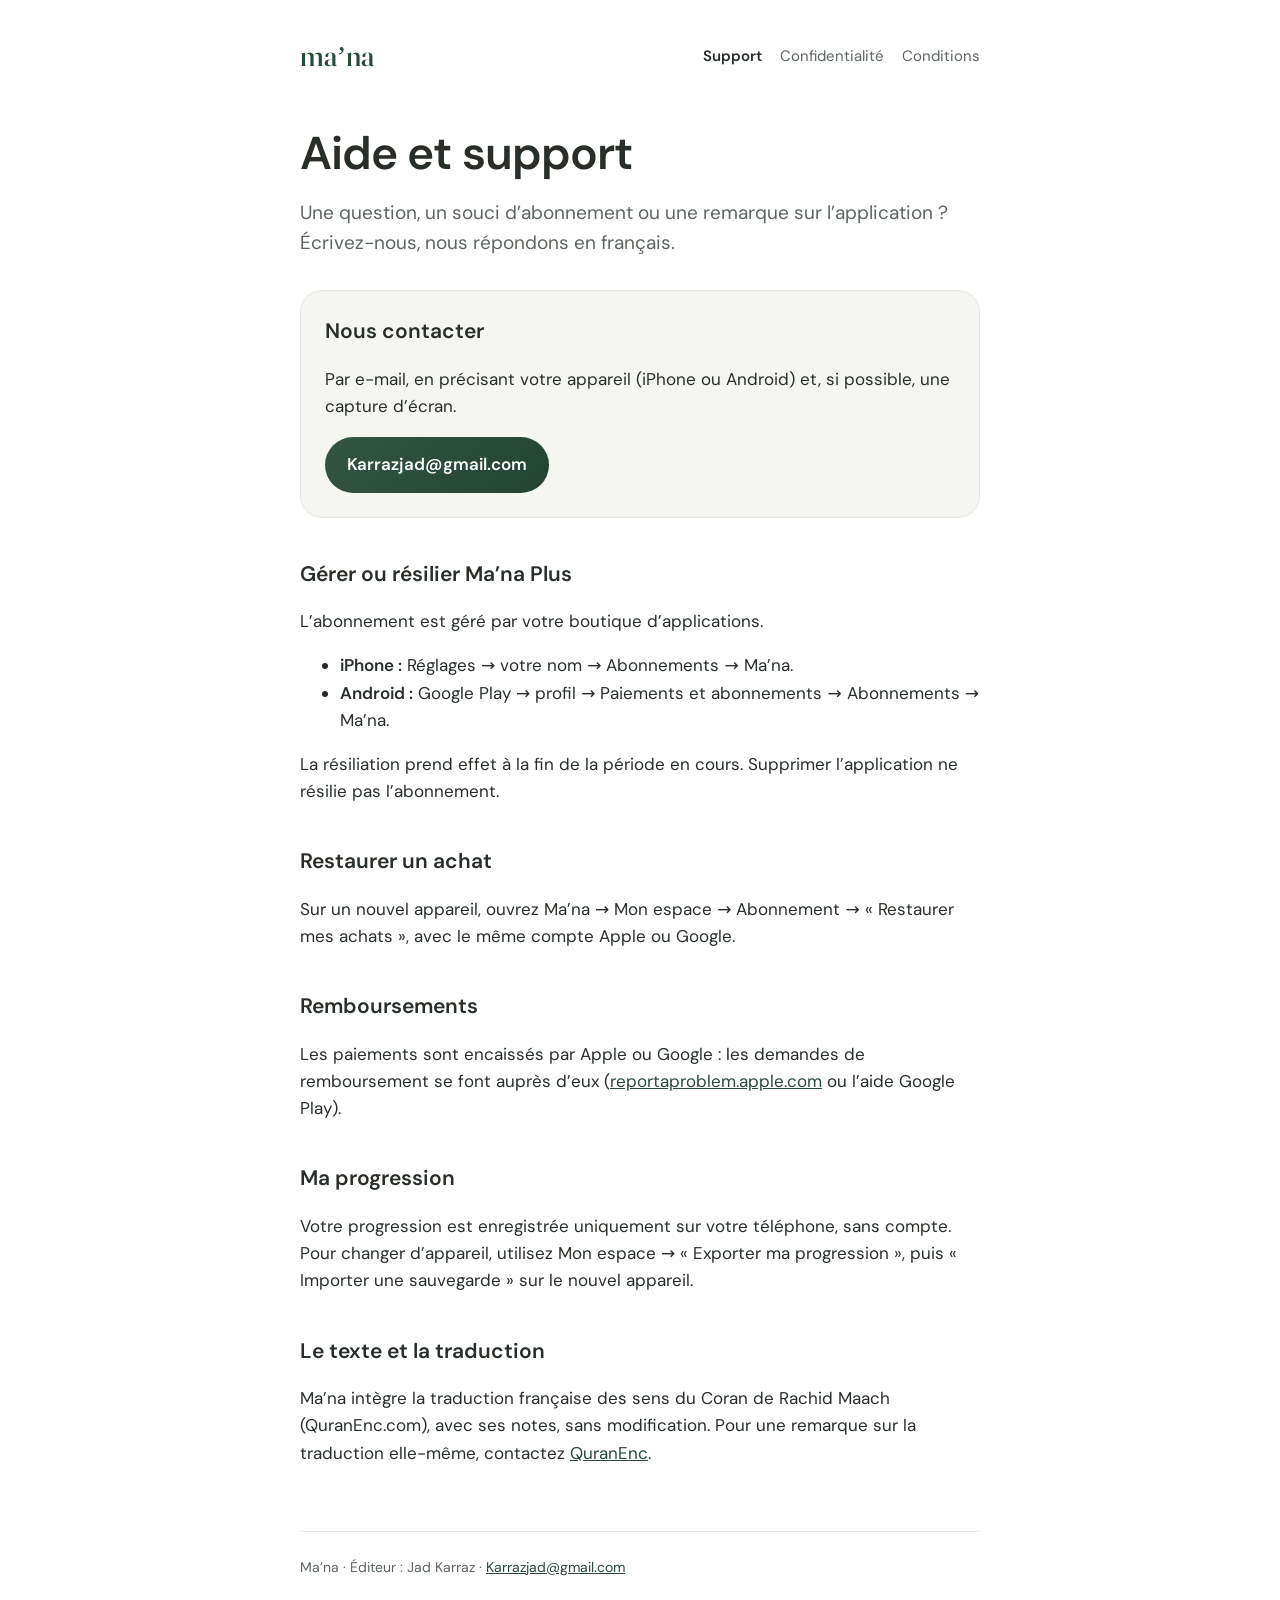
==== index.html @ fca0961b "Ma'na 2.0.0: production config (RevenueCat), com.karraz.mana, signing, iPhone-only, legal site Co-Au" ====
<!doctype html><html lang="fr"><head><meta charset="utf-8"><meta name="viewport" content="width=device-width,initial-scale=1"><title>Support · Ma’na</title><meta name="description" content="Ma’na — lire le Coran et retenir le sens, pas à pas."><link rel="icon" href="assets/icon-192.png"><link rel="stylesheet" href="style.css"></head><body><div class="wrap"><header><a class="logo" href="index.html">ma’na</a><nav><a href="index.html" aria-current="page">Support</a><a href="confidentialite.html" >Confidentialité</a><a href="conditions.html" >Conditions</a></nav></header><main>
<h1>Aide et support</h1><p class="lead">Une question, un souci d’abonnement ou une remarque sur l’application ? Écrivez-nous, nous répondons en français.</p>
<div class="card"><h2 style="margin-top:0">Nous contacter</h2><p>Par e-mail, en précisant votre appareil (iPhone ou Android) et, si possible, une capture d’écran.</p><a class="button" href="mailto:Karrazjad@gmail.com?subject=Ma%E2%80%99na%20%E2%80%94%20support">Karrazjad@gmail.com</a></div>
<h2>Gérer ou résilier Ma’na Plus</h2><p>L’abonnement est géré par votre boutique d’applications.</p><ul><li><strong>iPhone :</strong> Réglages → votre nom → Abonnements → Ma’na.</li><li><strong>Android :</strong> Google Play → profil → Paiements et abonnements → Abonnements → Ma’na.</li></ul><p>La résiliation prend effet à la fin de la période en cours. Supprimer l’application ne résilie pas l’abonnement.</p>
<h2>Restaurer un achat</h2><p>Sur un nouvel appareil, ouvrez Ma’na → Mon espace → Abonnement → « Restaurer mes achats », avec le même compte Apple ou Google.</p>
<h2>Remboursements</h2><p>Les paiements sont encaissés par Apple ou Google : les demandes de remboursement se font auprès d’eux (<a href="https://reportaproblem.apple.com">reportaproblem.apple.com</a> ou l’aide Google Play).</p>
<h2>Ma progression</h2><p>Votre progression est enregistrée uniquement sur votre téléphone, sans compte. Pour changer d’appareil, utilisez Mon espace → « Exporter ma progression », puis « Importer une sauvegarde » sur le nouvel appareil.</p>
<h2>Le texte et la traduction</h2><p>Ma’na intègre la traduction française des sens du Coran de Rachid Maach (QuranEnc.com), avec ses notes, sans modification. Pour une remarque sur la traduction elle-même, contactez <a href="https://quranenc.com/fr/home/contact">QuranEnc</a>.</p>
</main><footer>Ma’na · Éditeur : Jad Karraz · <a href="mailto:Karrazjad@gmail.com">Karrazjad@gmail.com</a></footer></div></body></html>
---- style.css ----
@font-face{font-family:"DM Sans";src:url(assets/DM-Sans.woff2) format("woff2");font-weight:100 900;font-display:swap}
@font-face{font-family:Fraunces;src:url(assets/Fraunces-wordmark.woff2) format("woff2");font-display:swap}
:root{--bg:#fff;--ink:#282f29;--muted:#5d665f;--line:#e4e7e1;--accent:#294a37;--fill:linear-gradient(135deg,#335542,#244333);--paper:#f5f6f2}
@media (prefers-color-scheme:dark){:root{--bg:#121613;--ink:#eeeee3;--muted:#a9b0a6;--line:#2a322c;--accent:#d0dcc2;--fill:linear-gradient(135deg,#335542,#244333);--paper:#1a201b}}
*{box-sizing:border-box}html{-webkit-text-size-adjust:100%}
body{margin:0;background:var(--bg);color:var(--ink);font:17px/1.6 "DM Sans",system-ui,sans-serif}
.wrap{max-width:720px;margin:0 auto;padding:32px 20px 64px}
header{display:flex;align-items:center;justify-content:space-between;gap:16px;margin-bottom:48px}
.logo{font-family:Fraunces,Georgia,serif;font-size:30px;color:var(--accent);text-decoration:none;letter-spacing:-.01em}
nav{display:flex;gap:18px;flex-wrap:wrap}nav a{color:var(--muted);text-decoration:none;font-size:15px}nav a[aria-current]{color:var(--ink);font-weight:600}
h1{font-size:clamp(32px,7vw,46px);line-height:1.1;letter-spacing:-.02em;font-weight:600;margin:0 0 12px}
h2{font-size:21px;margin:40px 0 8px;font-weight:600}
p,li{color:var(--ink)}.lead{color:var(--muted);font-size:19px;margin-bottom:32px}
a{color:var(--accent)}
.card{background:var(--paper);border:1px solid var(--line);border-radius:22px;padding:24px;margin:24px 0}
.button{display:inline-block;background:var(--fill);color:#fff;padding:14px 22px;border-radius:999px;text-decoration:none;font-weight:600}
footer{margin-top:64px;padding-top:24px;border-top:1px solid var(--line);color:var(--muted);font-size:14px}
.small{color:var(--muted);font-size:15px}
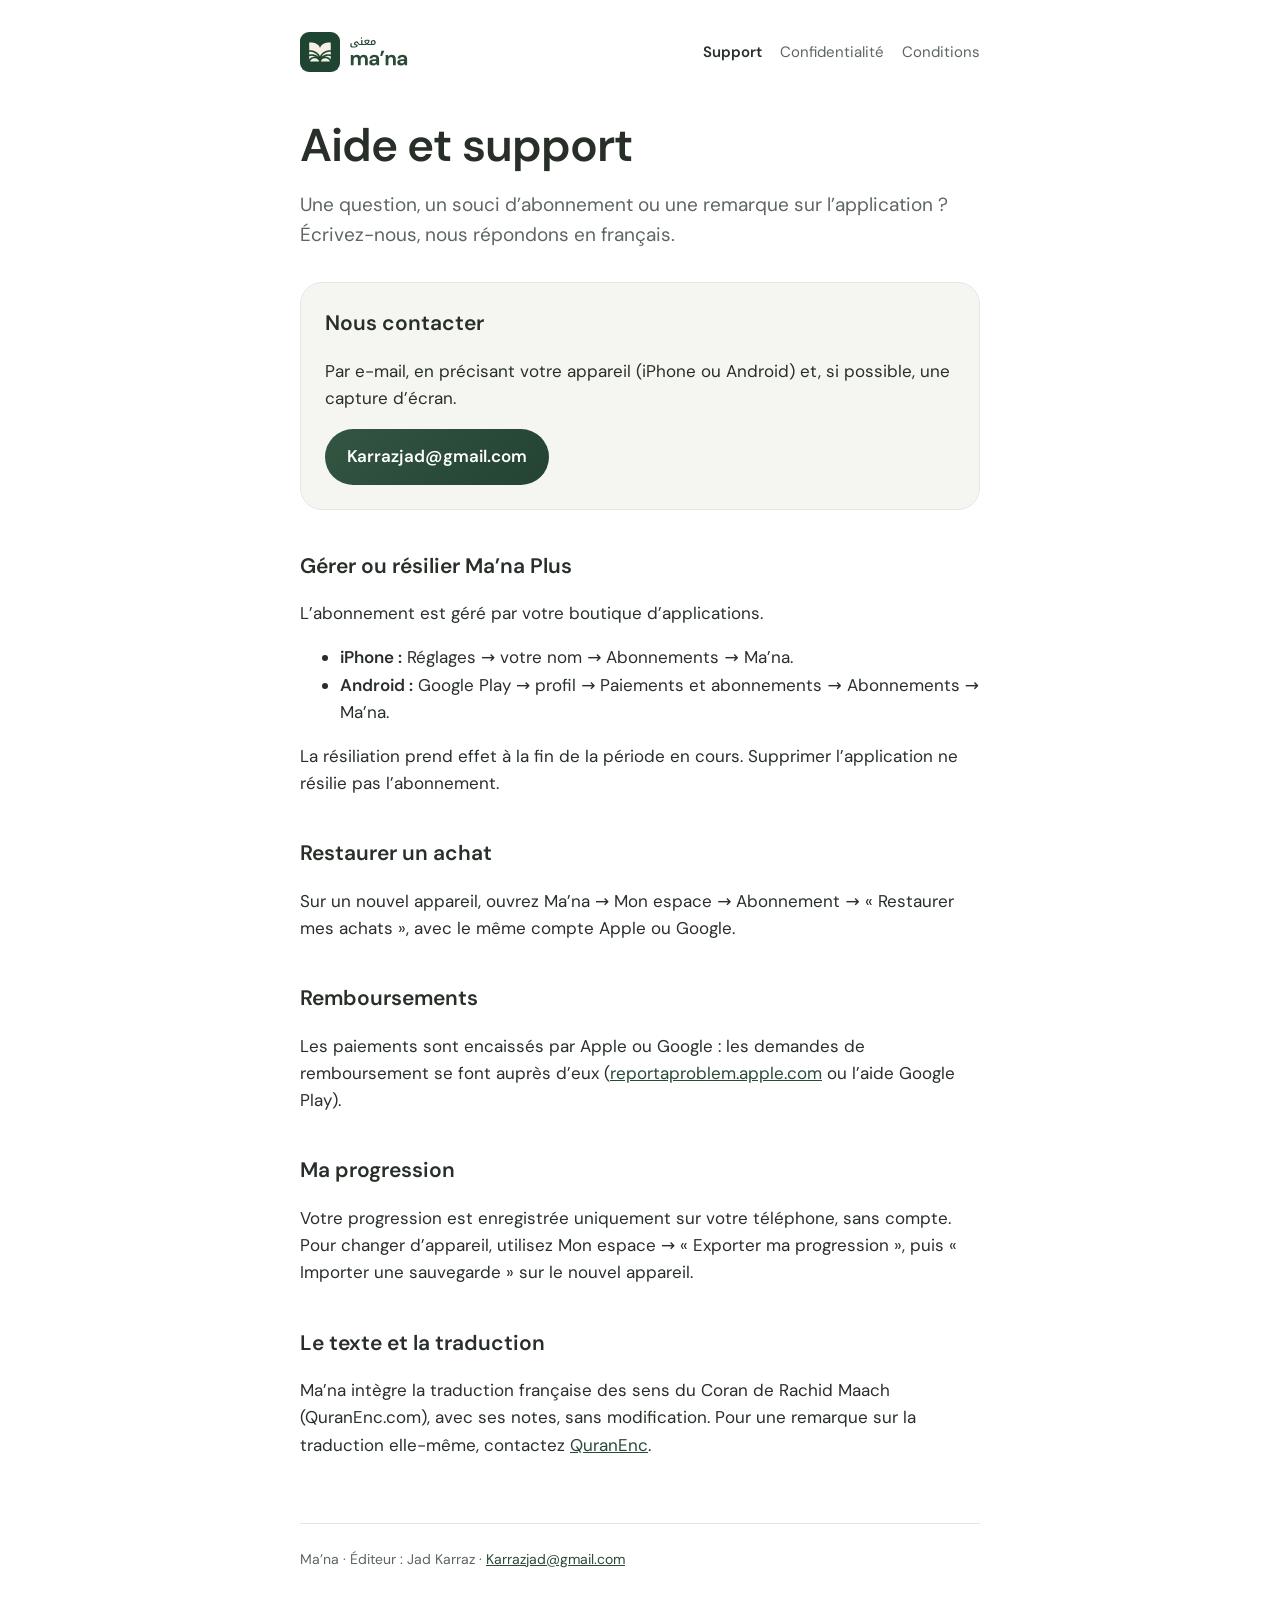
==== commit 4b7b4ed2: "Ma'na 2.0.1: new book logo, bilingual lockup, DM Sans headings, store visuals - Brand generator (too" ====
--- a/index.html
+++ b/index.html
@@ -1,4 +1,4 @@
-<!doctype html><html lang="fr"><head><meta charset="utf-8"><meta name="viewport" content="width=device-width,initial-scale=1"><title>Support · Ma’na</title><meta name="description" content="Ma’na — lire le Coran et retenir le sens, pas à pas."><link rel="icon" href="assets/icon-192.png"><link rel="stylesheet" href="style.css"></head><body><div class="wrap"><header><a class="logo" href="index.html">ma’na</a><nav><a href="index.html" aria-current="page">Support</a><a href="confidentialite.html" >Confidentialité</a><a href="conditions.html" >Conditions</a></nav></header><main>
+<!doctype html><html lang="fr"><head><meta charset="utf-8"><meta name="viewport" content="width=device-width,initial-scale=1"><title>Support · Ma’na</title><meta name="description" content="Ma’na — lire le Coran et retenir le sens, pas à pas."><link rel="icon" href="assets/icon-192.png"><link rel="stylesheet" href="style.css"></head><body><div class="wrap"><header><a class="logo" href="index.html" aria-label="Ma’na, support"><svg class="brand-lockup" aria-hidden="true" focusable="false" xmlns="http://www.w3.org/2000/svg" viewBox="0 0 157.8 58"><rect x="0" y="0" width="58" height="58" rx="13.05" fill="#1F4532"/><path transform="translate(13.34 15.16) scale(0.2768)" fill="#F5F0E3" fill-rule="evenodd" d="M61.64 99.98C61.21 99.92 61.12 99.45 61.42 98.79C61.52 98.56 61.64 98.17 61.69 97.91C61.86 96.95 63.13 94.40 64.23 92.83C66.22 89.95 68.89 87.60 72.08 85.90C73.07 85.37 74.87 84.55 75.33 84.42C75.54 84.35 75.89 84.22 76.10 84.13C76.30 84.03 76.76 83.89 77.10 83.82C77.45 83.74 77.92 83.61 78.16 83.53C78.38 83.45 78.93 83.33 79.36 83.27C79.80 83.21 80.55 83.08 81.04 82.98C82.61 82.66 87.05 82.67 88.59 83.00C88.84 83.06 89.45 83.16 89.94 83.24C90.43 83.32 91.06 83.47 91.34 83.56C91.63 83.66 92.01 83.76 92.20 83.78C93.12 83.90 96.96 85.52 98.15 86.29C100.36 87.71 100.54 87.84 101.89 89.06C103.10 90.13 104.44 91.60 105.13 92.60C105.95 93.81 107.19 96.17 107.36 96.87C107.41 97.06 107.52 97.35 107.60 97.50C107.68 97.67 107.82 98.07 107.91 98.40C108.00 98.73 108.11 99.14 108.17 99.32C108.25 99.60 108.25 99.62 108.08 99.79L107.91 99.97L84.85 99.99C72.17 100.00 61.73 100.00 61.64 99.98ZM5.04 99.83C4.86 99.65 4.86 99.43 5.04 99.03C5.11 98.85 5.23 98.48 5.28 98.21C5.34 97.94 5.45 97.60 5.53 97.47C5.61 97.34 5.71 97.07 5.76 96.87C5.85 96.47 6.84 94.46 7.36 93.60C9.30 90.43 12.83 87.26 16.36 85.54C17.05 85.20 18.78 84.46 18.87 84.46C18.90 84.46 19.27 84.31 19.72 84.14C20.15 83.97 20.68 83.81 20.88 83.79C21.08 83.76 21.48 83.66 21.77 83.56C22.06 83.47 22.79 83.31 23.39 83.21C23.99 83.11 24.51 83.02 24.54 82.99C24.73 82.88 26.85 82.75 28.52 82.75C30.43 82.75 31.37 82.82 32.08 83.00C32.30 83.05 32.87 83.15 33.36 83.21C33.85 83.27 34.43 83.37 34.64 83.44C34.86 83.50 35.44 83.65 35.94 83.78C36.43 83.92 36.96 84.08 37.11 84.16C37.26 84.23 37.58 84.35 37.81 84.42C38.17 84.52 40.06 85.36 40.51 85.61C40.59 85.65 40.96 85.86 41.33 86.06C42.26 86.56 42.86 86.93 43.52 87.42C43.82 87.64 44.25 87.96 44.46 88.11C45.98 89.22 48.43 91.91 49.25 93.35C49.34 93.53 49.60 93.96 49.82 94.31C50.47 95.40 51.29 97.24 51.47 98.02C51.53 98.30 51.66 98.70 51.76 98.91C51.97 99.38 51.98 99.54 51.79 99.78L51.64 99.97H28.41C5.28 99.97 5.18 99.97 5.04 99.83ZM0.10 88.78C0.00 88.63 -0.00 87.67 0.01 80.81C0.02 73.01 0.02 73.01 0.17 72.81C0.25 72.70 0.40 72.57 0.49 72.52C1.11 72.23 4.55 71.29 5.54 71.15C5.83 71.11 6.22 71.02 6.39 70.97C6.56 70.91 7.40 70.79 8.24 70.68C9.08 70.59 10.12 70.46 10.56 70.39C11.84 70.19 16.65 70.21 18.17 70.42C18.79 70.50 19.68 70.60 20.13 70.65C20.58 70.70 21.25 70.80 21.62 70.88C21.99 70.95 22.65 71.08 23.08 71.16C23.81 71.29 24.12 71.36 25.22 71.63C25.68 71.74 28.85 72.77 29.59 73.04C30.97 73.55 31.31 73.70 31.78 74.01C32.68 74.60 32.47 74.70 30.66 74.56C29.11 74.43 26.60 74.45 25.48 74.60C25.02 74.65 24.13 74.75 23.50 74.81C22.78 74.88 22.13 74.98 21.74 75.10C21.40 75.19 20.79 75.32 20.40 75.39C20.00 75.44 19.37 75.59 18.99 75.72C16.77 76.44 15.67 76.82 15.11 77.07C14.76 77.23 14.28 77.43 14.04 77.52C13.50 77.73 11.52 78.74 10.99 79.08C10.78 79.22 10.57 79.33 10.54 79.33C10.44 79.33 8.11 80.90 7.64 81.28C7.48 81.41 7.17 81.64 6.95 81.79C5.43 82.86 1.82 86.70 1.09 88.06C0.66 88.87 0.32 89.11 0.10 88.78ZM112.41 88.63C112.27 88.47 112.07 88.17 111.97 87.98C111.21 86.59 107.66 82.82 106.16 81.80C105.99 81.68 105.76 81.52 105.67 81.43C105.32 81.12 102.69 79.33 102.58 79.33C102.55 79.33 102.36 79.22 102.15 79.09C101.68 78.77 99.63 77.73 99.09 77.52C98.85 77.43 98.36 77.23 98.00 77.07C97.64 76.91 96.75 76.58 96.01 76.34C95.28 76.10 94.40 75.81 94.07 75.70C93.73 75.59 93.14 75.44 92.73 75.39C92.33 75.32 91.74 75.20 91.40 75.10C91.06 75.01 90.43 74.89 89.99 74.85C89.55 74.80 88.64 74.70 87.97 74.63C86.44 74.45 84.01 74.42 82.39 74.56C81.16 74.66 80.83 74.64 80.83 74.45C80.83 74.32 81.79 73.69 82.31 73.49C83.91 72.88 86.82 71.91 87.63 71.72C87.94 71.65 88.30 71.55 88.41 71.50C88.52 71.46 89.04 71.34 89.55 71.25C90.06 71.16 90.86 71.01 91.33 70.91C91.80 70.82 92.55 70.70 93.00 70.65C93.45 70.60 94.31 70.50 94.92 70.43C97.08 70.15 101.25 70.18 103.21 70.47C103.60 70.53 104.48 70.64 105.17 70.72C105.85 70.80 106.56 70.91 106.73 70.97C106.91 71.03 107.29 71.11 107.58 71.15C108.58 71.29 112.02 72.23 112.63 72.52C112.73 72.57 112.87 72.70 112.95 72.81C113.10 73.01 113.10 73.01 113.12 80.81C113.13 87.62 113.12 88.63 113.03 88.78C112.87 89.02 112.68 88.98 112.41 88.63ZM47.15 74.23C46.48 73.59 45.51 72.76 44.84 72.27C44.59 72.08 44.21 71.79 44.01 71.62C43.40 71.13 40.68 69.35 39.02 68.36C38.42 68.00 36.00 66.80 34.86 66.29C33.22 65.57 30.80 64.67 29.92 64.45C29.62 64.38 29.30 64.27 29.21 64.21C29.13 64.16 28.74 64.04 28.35 63.95C27.95 63.88 27.48 63.74 27.29 63.67C27.11 63.59 26.66 63.48 26.30 63.42C25.95 63.36 25.37 63.22 25.01 63.11C24.65 63.00 24.12 62.90 23.83 62.87C23.53 62.84 22.82 62.73 22.26 62.61C21.69 62.50 20.76 62.37 20.19 62.33C19.63 62.28 18.55 62.20 17.81 62.13C16.03 61.96 12.28 61.97 10.59 62.13C9.95 62.20 9.11 62.27 8.74 62.29C7.97 62.34 6.83 62.50 6.46 62.61C6.33 62.65 5.74 62.74 5.16 62.82C4.58 62.90 3.84 63.05 3.51 63.14C3.19 63.24 2.70 63.35 2.43 63.39C2.16 63.43 1.70 63.56 1.40 63.68C0.76 63.92 0.43 63.94 0.19 63.76L0.02 63.62L0.01 56.63C-0.00 49.06 -0.01 49.31 0.37 49.05C0.62 48.89 5.20 48.81 6.59 48.94C7.09 48.98 8.31 49.08 9.31 49.16C10.34 49.24 11.40 49.36 11.76 49.45C12.12 49.53 12.77 49.64 13.23 49.70C13.68 49.76 14.41 49.90 14.86 50.01C15.31 50.13 15.84 50.24 16.03 50.26C16.23 50.29 16.61 50.39 16.88 50.48C17.15 50.58 17.65 50.70 17.99 50.76C18.32 50.83 18.79 50.95 19.02 51.05C19.26 51.14 19.66 51.26 19.91 51.33C20.17 51.39 20.68 51.55 21.05 51.68C21.42 51.81 22.11 52.06 22.58 52.22C26.43 53.58 31.01 56.01 34.55 58.57C38.32 61.31 41.82 64.75 44.41 68.23C45.16 69.24 46.70 71.56 46.95 72.07C47.04 72.25 47.32 72.73 47.57 73.14C48.53 74.75 48.30 75.32 47.15 74.23ZM64.98 74.66C64.87 74.37 65.28 73.54 66.67 71.25C70.53 64.92 76.26 59.55 83.57 55.40C86.23 53.89 90.35 52.15 93.11 51.36C93.50 51.25 93.98 51.10 94.17 51.02C94.37 50.95 94.82 50.83 95.16 50.76C95.51 50.70 95.96 50.58 96.16 50.51C96.36 50.43 96.80 50.32 97.13 50.26C97.46 50.21 98.02 50.07 98.37 49.98C98.73 49.88 99.33 49.76 99.72 49.72C100.12 49.68 100.77 49.57 101.19 49.48C101.69 49.36 102.54 49.26 103.82 49.16C104.85 49.08 106.06 48.98 106.50 48.94C107.85 48.79 112.54 48.89 112.78 49.07C113.15 49.35 113.14 49.06 113.12 56.58L113.10 63.62L112.94 63.76C112.70 63.94 112.38 63.92 111.72 63.68C111.40 63.56 110.93 63.43 110.67 63.39C110.41 63.35 109.94 63.24 109.61 63.14C109.28 63.05 108.54 62.90 107.96 62.82C107.38 62.74 106.80 62.65 106.66 62.61C106.30 62.50 105.16 62.34 104.39 62.29C104.02 62.27 103.18 62.20 102.54 62.13C100.84 61.97 97.09 61.96 95.31 62.13C94.57 62.20 93.49 62.28 92.93 62.33C92.37 62.37 91.45 62.49 90.89 62.61C90.33 62.72 89.58 62.84 89.22 62.88C88.85 62.92 88.36 63.02 88.13 63.11C87.89 63.19 87.36 63.32 86.95 63.39C86.54 63.47 86.01 63.60 85.77 63.68C85.54 63.76 85.06 63.89 84.71 63.97C84.36 64.05 84.00 64.16 83.91 64.21C83.82 64.27 83.50 64.38 83.20 64.45C82.71 64.57 81.65 64.94 80.02 65.56C75.34 67.33 69.80 70.72 66.22 74.01C65.38 74.79 65.09 74.94 64.98 74.66ZM56.29 71.74C56.22 71.67 55.96 71.21 55.74 70.72C55.51 70.23 55.20 69.61 55.05 69.33C54.44 68.28 54.18 67.82 53.86 67.31C53.68 67.01 53.44 66.62 53.32 66.43C52.53 65.14 50.27 62.10 49.13 60.78C46.10 57.32 43.55 54.94 40.07 52.35C38.95 51.51 38.39 51.13 36.58 49.99C34.31 48.55 33.62 48.17 31.34 47.03C29.90 46.32 28.22 45.57 27.10 45.14C26.77 45.01 26.24 44.80 25.93 44.68C24.61 44.16 24.25 44.03 24.15 44.03C24.08 44.03 23.79 43.94 23.50 43.82C23.21 43.70 22.71 43.54 22.40 43.46C22.10 43.39 21.69 43.25 21.50 43.17C21.31 43.09 20.98 43.00 20.76 42.96C20.55 42.92 20.04 42.78 19.62 42.65C19.22 42.52 18.64 42.38 18.35 42.33C18.05 42.29 17.58 42.17 17.28 42.08C16.98 41.99 16.28 41.85 15.71 41.76C15.14 41.68 14.51 41.56 14.29 41.51C14.07 41.45 13.32 41.34 12.62 41.26C11.91 41.18 11.29 41.10 11.23 41.07C10.69 40.88 7.86 40.74 4.19 40.72C0.36 40.70 0.32 40.70 0.17 40.55L0.02 40.40L0.01 20.50C-0.01 -1.44 -0.04 0.25 0.42 0.05C0.67 -0.04 8.96 0.00 10.70 0.12C13.58 0.32 18.28 0.88 19.95 1.23C20.22 1.29 20.76 1.39 21.13 1.44C21.51 1.49 22.20 1.64 22.67 1.76C23.13 1.87 23.76 2.00 24.06 2.04C24.37 2.08 24.68 2.15 24.75 2.19C24.83 2.23 25.23 2.34 25.65 2.44C26.08 2.54 26.66 2.70 26.96 2.79C27.25 2.88 27.99 3.11 28.60 3.29C29.75 3.64 31.01 4.07 31.80 4.38C32.05 4.48 32.50 4.65 32.79 4.77C33.09 4.88 33.65 5.10 34.04 5.25C36.09 6.03 40.79 8.51 42.30 9.61C42.47 9.74 42.81 9.98 43.05 10.16C44.93 11.49 47.03 13.30 48.57 14.94C49.79 16.25 50.65 17.29 51.79 18.88C52.20 19.45 52.92 20.60 53.11 20.98C53.22 21.19 53.49 21.69 53.71 22.08C54.55 23.56 55.57 25.87 55.98 27.24C56.20 28.00 56.31 28.17 56.56 28.17C56.82 28.16 56.92 28.00 57.15 27.24C57.56 25.86 58.55 23.61 59.40 22.12C59.61 21.75 59.88 21.25 60.00 21.01C60.21 20.59 60.93 19.43 61.34 18.88C61.45 18.72 61.75 18.31 62.01 17.95C63.02 16.56 65.24 14.10 66.35 13.15C66.71 12.84 67.22 12.40 67.49 12.15C68.68 11.09 70.94 9.49 73.00 8.26C74.60 7.31 77.87 5.68 79.16 5.22C79.51 5.09 80.04 4.89 80.33 4.77C81.57 4.28 81.83 4.18 82.61 3.91C83.39 3.64 84.43 3.31 85.99 2.84C86.38 2.72 87.04 2.54 87.45 2.45C87.86 2.35 88.29 2.23 88.40 2.19C88.51 2.15 88.85 2.08 89.14 2.04C89.44 2.00 90.05 1.87 90.49 1.75C90.94 1.64 91.62 1.49 91.99 1.44C92.37 1.39 92.90 1.29 93.18 1.23C94.85 0.88 99.63 0.30 102.43 0.12C104.23 0.00 112.45 -0.04 112.71 0.05C113.18 0.25 113.14 -1.44 113.12 20.50L113.10 40.40L112.95 40.55C112.81 40.70 112.76 40.70 109.00 40.72C105.15 40.74 103.42 40.82 101.86 41.08C101.50 41.14 100.77 41.23 100.22 41.29C99.67 41.35 99.05 41.45 98.83 41.51C98.62 41.56 97.98 41.68 97.41 41.76C96.85 41.84 96.14 41.98 95.85 42.08C95.56 42.17 95.01 42.30 94.64 42.36C94.26 42.43 93.69 42.57 93.35 42.68C93.02 42.80 92.61 42.91 92.43 42.94C92.25 42.96 91.87 43.08 91.58 43.19C91.28 43.29 90.84 43.44 90.60 43.50C90.36 43.56 89.92 43.70 89.63 43.82C89.33 43.94 89.04 44.03 88.98 44.03C88.87 44.03 88.52 44.16 87.20 44.68C86.88 44.80 86.36 45.01 86.02 45.14C83.28 46.20 79.51 48.09 77.13 49.62C76.70 49.89 76.10 50.28 75.78 50.47C74.00 51.58 71.55 53.43 69.48 55.23C68.19 56.35 66.42 58.08 65.32 59.30C64.52 60.18 64.13 60.62 63.13 61.82C62.53 62.54 60.35 65.53 59.93 66.20C58.41 68.70 57.89 69.62 57.39 70.72C56.97 71.61 56.80 71.86 56.56 71.86C56.49 71.86 56.37 71.81 56.29 71.74Z"/><path transform="translate(72.00 19.00)" fill="currentColor" d="M3.98 3.59Q3.07 3.59 2.39 3.14Q1.71 2.69 1.34 1.91Q0.97 1.12 0.97 0.12Q0.97 -0.63 1.09 -1.31Q1.21 -2.01 1.47 -2.71H3.21Q3.0 -2.1 2.93 -1.52Q2.86 -0.94 2.86 -0.13Q2.86 0.48 3.10 0.96Q3.34 1.45 3.76 1.73Q4.18 2.01 4.71 2.01H7.36Q8.01 2.01 8.50 1.91Q9.0 1.81 9.29 1.60Q9.58 1.39 9.58 1.03Q9.58 0.75 9.32 0.55Q9.07 0.36 8.53 0.21Q7.72 0.0 7.21 -0.27Q6.70 -0.55 6.46 -0.96Q6.22 -1.38 6.22 -1.98Q6.22 -2.38 6.36 -2.80Q6.51 -3.22 6.77 -3.64Q7.15 -4.2 7.68 -4.65Q8.20 -5.1 8.78 -5.35Q9.36 -5.60 9.9 -5.60Q10.15 -5.60 10.37 -5.56Q10.60 -5.52 10.79 -5.43Q11.26 -5.20 11.67 -4.74Q12.09 -4.29 12.69 -3.40Q13.08 -2.80 13.38 -2.44Q13.69 -2.08 13.93 -1.90Q14.14 -1.75 14.37 -1.67Q14.61 -1.58 14.86 -1.58H14.94Q15.01 -1.58 15.01 -1.53V-0.07Q15.01 0.0 14.94 0.0H14.86Q14.37 0.0 13.95 -0.10Q13.53 -0.21 13.15 -0.46Q12.78 -0.72 12.36 -1.14Q12.28 -1.21 12.09 -1.47Q11.89 -1.74 11.59 -2.16Q11.25 -2.65 10.97 -2.99Q10.69 -3.33 10.48 -3.49Q10.29 -3.67 10.08 -3.75Q9.88 -3.84 9.70 -3.84Q9.46 -3.84 9.18 -3.68Q8.89 -3.52 8.64 -3.26Q8.38 -3.01 8.21 -2.74Q8.05 -2.47 8.05 -2.25Q8.05 -2.05 8.18 -1.88Q8.31 -1.72 8.55 -1.58Q8.80 -1.45 9.15 -1.34Q9.66 -1.2 10.02 -1.04Q10.37 -0.89 10.62 -0.76Q11.07 -0.49 11.30 -0.10Q11.53 0.28 11.53 0.79Q11.53 2.17 10.49 2.88Q9.45 3.59 7.38 3.59ZM17.1 -9.37Q16.65 -9.37 16.39 -9.64Q16.14 -9.91 16.14 -10.39Q16.14 -10.87 16.39 -11.14Q16.65 -11.41 17.1 -11.41Q17.53 -11.41 17.78 -11.13Q18.03 -10.86 18.03 -10.39Q18.03 -9.93 17.78 -9.65Q17.53 -9.37 17.1 -9.37ZM14.79 0.0Q14.71 0.0 14.71 -0.07V-1.53Q14.71 -1.58 14.79 -1.58H16.69V-7.38H18.63V-1.58H20.58Q20.65 -1.58 20.65 -1.53V-0.07Q20.65 0.0 20.58 0.0ZM27.73 0.0Q27.06 0.0 26.30 -0.22Q25.54 -0.44 24.96 -0.80Q24.28 -0.40 23.58 -0.20Q22.89 0.0 22.16 0.0H20.43Q20.35 0.0 20.35 -0.07V-1.53Q20.35 -1.58 20.43 -1.58H22.00Q22.41 -1.58 22.83 -1.67Q23.25 -1.75 23.53 -1.87Q23.29 -2.05 23.04 -2.34Q22.78 -2.63 22.51 -3.01Q21.99 -3.78 21.59 -4.66Q21.20 -5.55 21.07 -6.35Q21.66 -6.85 22.35 -7.21Q23.04 -7.57 23.77 -7.76Q24.50 -7.94 25.2 -7.94Q26.23 -7.94 27.18 -7.70Q28.12 -7.45 28.90 -6.98Q28.90 -5.92 28.59 -4.94Q28.29 -3.97 27.72 -3.19Q27.16 -2.41 26.38 -1.89Q26.71 -1.74 27.07 -1.66Q27.43 -1.58 27.84 -1.58H29.59Q29.66 -1.58 29.66 -1.53V-0.07Q29.66 0.0 29.59 0.0ZM24.99 -2.73Q25.96 -3.33 26.46 -4.14Q26.97 -4.95 27.02 -6.0Q26.64 -6.18 26.17 -6.27Q25.71 -6.35 25.18 -6.35Q24.82 -6.35 24.44 -6.27Q24.06 -6.19 23.7 -6.05Q23.34 -5.91 23.05 -5.7Q23.20 -5.1 23.48 -4.53Q23.75 -3.97 24.14 -3.51Q24.52 -3.06 24.99 -2.73ZM29.44 0.0Q29.37 0.0 29.37 -0.07V-1.53Q29.37 -1.58 29.44 -1.58H31.2Q30.97 -2.14 30.85 -2.7Q30.73 -3.25 30.73 -3.82Q30.73 -4.47 30.93 -5.17Q31.12 -5.88 31.42 -6.42Q32.1 -6.85 32.87 -7.08Q33.66 -7.31 34.32 -7.31Q34.81 -7.31 35.26 -7.21Q35.71 -7.10 36.12 -6.89Q36.91 -6.46 37.34 -5.67Q37.78 -4.89 37.78 -3.85Q37.78 -3.28 37.66 -2.77Q37.54 -2.26 37.29 -1.82Q36.78 -0.96 35.89 -0.48Q35.01 0.0 33.91 0.0ZM32.56 -3.70Q32.56 -3.22 32.67 -2.7Q32.77 -2.17 32.98 -1.58H33.72Q34.35 -1.58 34.82 -1.87Q35.29 -2.16 35.56 -2.67Q35.83 -3.19 35.83 -3.86Q35.83 -4.71 35.4 -5.22Q34.96 -5.74 34.29 -5.74Q33.91 -5.74 33.52 -5.61Q33.13 -5.49 32.77 -5.25Q32.67 -4.89 32.61 -4.50Q32.56 -4.12 32.56 -3.70Z"/><path transform="translate(72.00 48.23)" fill="currentColor" d="M1.68 0.0V-14.87H5.22L5.55 -12.69H5.60Q6.3 -13.92 7.5 -14.58Q8.7 -15.24 10.29 -15.24Q11.43 -15.24 12.36 -14.94Q13.29 -14.63 13.99 -14.04Q14.7 -13.44 15.18 -12.51H15.20Q16.05 -13.79 17.38 -14.52Q18.72 -15.24 20.43 -15.24Q22.32 -15.24 23.62 -14.44Q24.93 -13.65 25.61 -12.12Q26.31 -10.59 26.31 -8.34V0.0H22.29V-7.97Q22.29 -9.84 21.57 -10.83Q20.84 -11.82 19.32 -11.82Q18.33 -11.82 17.58 -11.35Q16.83 -10.88 16.42 -9.98Q16.02 -9.09 16.02 -7.8V0.0H11.96V-7.97Q11.96 -9.84 11.26 -10.83Q10.55 -11.82 9.0 -11.82Q8.04 -11.82 7.30 -11.32Q6.56 -10.83 6.14 -9.91Q5.72 -9.0 5.72 -7.68V0.0ZM33.87 0.36Q32.01 0.36 30.81 -0.24Q29.61 -0.84 29.04 -1.85Q28.47 -2.88 28.47 -4.10Q28.47 -5.49 29.17 -6.52Q29.88 -7.56 31.32 -8.16Q32.76 -8.76 34.92 -8.76H38.67Q38.67 -9.84 38.35 -10.55Q38.04 -11.28 37.41 -11.62Q36.78 -11.96 35.76 -11.96Q34.62 -11.96 33.78 -11.45Q32.94 -10.95 32.76 -9.87H28.83Q28.98 -11.52 29.91 -12.71Q30.84 -13.92 32.37 -14.58Q33.9 -15.24 35.79 -15.24Q37.92 -15.24 39.48 -14.53Q41.04 -13.83 41.87 -12.46Q42.72 -11.1 42.72 -9.15V0.0H39.33L38.87 -2.31H38.85Q38.48 -1.68 37.99 -1.2Q37.5 -0.72 36.87 -0.36Q36.24 0.0 35.49 0.18Q34.74 0.36 33.87 0.36ZM34.98 -2.76Q35.79 -2.76 36.40 -3.04Q37.01 -3.33 37.47 -3.81Q37.92 -4.29 38.17 -4.93Q38.43 -5.58 38.51 -6.27H35.4Q34.47 -6.27 33.87 -6.04Q33.26 -5.81 33.0 -5.41Q32.73 -5.01 32.73 -4.47Q32.73 -3.92 33.01 -3.54Q33.3 -3.15 33.79 -2.95Q34.29 -2.76 34.98 -2.76ZM50.27 -21.0 47.19 -13.53H44.43L46.05 -21.0ZM52.19 0.0V-14.87H55.70L56.03 -12.42H56.06Q56.78 -13.70 58.05 -14.47Q59.30 -15.24 61.13 -15.24Q63.0 -15.24 64.28 -14.44Q65.58 -13.65 66.25 -12.12Q66.92 -10.59 66.92 -8.34V0.0H62.91V-7.97Q62.91 -9.84 62.16 -10.83Q61.41 -11.82 59.76 -11.82Q58.73 -11.82 57.94 -11.32Q57.15 -10.83 56.69 -9.91Q56.24 -9.0 56.24 -7.68V0.0ZM74.49 0.36Q72.63 0.36 71.42 -0.24Q70.22 -0.84 69.66 -1.85Q69.09 -2.88 69.09 -4.10Q69.09 -5.49 69.79 -6.52Q70.5 -7.56 71.94 -8.16Q73.38 -8.76 75.53 -8.76H79.28Q79.28 -9.84 78.97 -10.55Q78.66 -11.28 78.03 -11.62Q77.39 -11.96 76.38 -11.96Q75.24 -11.96 74.4 -11.45Q73.56 -10.95 73.38 -9.87H69.45Q69.6 -11.52 70.53 -12.71Q71.46 -13.92 72.99 -14.58Q74.52 -15.24 76.41 -15.24Q78.53 -15.24 80.1 -14.53Q81.66 -13.83 82.5 -12.46Q83.34 -11.1 83.34 -9.15V0.0H79.95L79.5 -2.31H79.47Q79.11 -1.68 78.61 -1.2Q78.12 -0.72 77.49 -0.36Q76.86 0.0 76.11 0.18Q75.36 0.36 74.49 0.36ZM75.6 -2.76Q76.41 -2.76 77.02 -3.04Q77.64 -3.33 78.09 -3.81Q78.53 -4.29 78.79 -4.93Q79.05 -5.58 79.14 -6.27H76.02Q75.09 -6.27 74.49 -6.04Q73.89 -5.81 73.62 -5.41Q73.35 -5.01 73.35 -4.47Q73.35 -3.92 73.63 -3.54Q73.92 -3.15 74.41 -2.95Q74.91 -2.76 75.6 -2.76Z"/></svg></a><nav><a href="index.html" aria-current="page">Support</a><a href="confidentialite.html" >Confidentialité</a><a href="conditions.html" >Conditions</a></nav></header><main>
 <h1>Aide et support</h1><p class="lead">Une question, un souci d’abonnement ou une remarque sur l’application ? Écrivez-nous, nous répondons en français.</p>
 <div class="card"><h2 style="margin-top:0">Nous contacter</h2><p>Par e-mail, en précisant votre appareil (iPhone ou Android) et, si possible, une capture d’écran.</p><a class="button" href="mailto:Karrazjad@gmail.com?subject=Ma%E2%80%99na%20%E2%80%94%20support">Karrazjad@gmail.com</a></div>
 <h2>Gérer ou résilier Ma’na Plus</h2><p>L’abonnement est géré par votre boutique d’applications.</p><ul><li><strong>iPhone :</strong> Réglages → votre nom → Abonnements → Ma’na.</li><li><strong>Android :</strong> Google Play → profil → Paiements et abonnements → Abonnements → Ma’na.</li></ul><p>La résiliation prend effet à la fin de la période en cours. Supprimer l’application ne résilie pas l’abonnement.</p>
--- a/style.css
+++ b/style.css
@@ -1,12 +1,11 @@
 @font-face{font-family:"DM Sans";src:url(assets/DM-Sans.woff2) format("woff2");font-weight:100 900;font-display:swap}
-@font-face{font-family:Fraunces;src:url(assets/Fraunces-wordmark.woff2) format("woff2");font-display:swap}
 :root{--bg:#fff;--ink:#282f29;--muted:#5d665f;--line:#e4e7e1;--accent:#294a37;--fill:linear-gradient(135deg,#335542,#244333);--paper:#f5f6f2}
 @media (prefers-color-scheme:dark){:root{--bg:#121613;--ink:#eeeee3;--muted:#a9b0a6;--line:#2a322c;--accent:#d0dcc2;--fill:linear-gradient(135deg,#335542,#244333);--paper:#1a201b}}
 *{box-sizing:border-box}html{-webkit-text-size-adjust:100%}
 body{margin:0;background:var(--bg);color:var(--ink);font:17px/1.6 "DM Sans",system-ui,sans-serif}
 .wrap{max-width:720px;margin:0 auto;padding:32px 20px 64px}
 header{display:flex;align-items:center;justify-content:space-between;gap:16px;margin-bottom:48px}
-.logo{font-family:Fraunces,Georgia,serif;font-size:30px;color:var(--accent);text-decoration:none;letter-spacing:-.01em}
+.logo{color:var(--accent);text-decoration:none}.logo svg{display:block;height:40px;width:auto}
 nav{display:flex;gap:18px;flex-wrap:wrap}nav a{color:var(--muted);text-decoration:none;font-size:15px}nav a[aria-current]{color:var(--ink);font-weight:600}
 h1{font-size:clamp(32px,7vw,46px);line-height:1.1;letter-spacing:-.02em;font-weight:600;margin:0 0 12px}
 h2{font-size:21px;margin:40px 0 8px;font-weight:600}
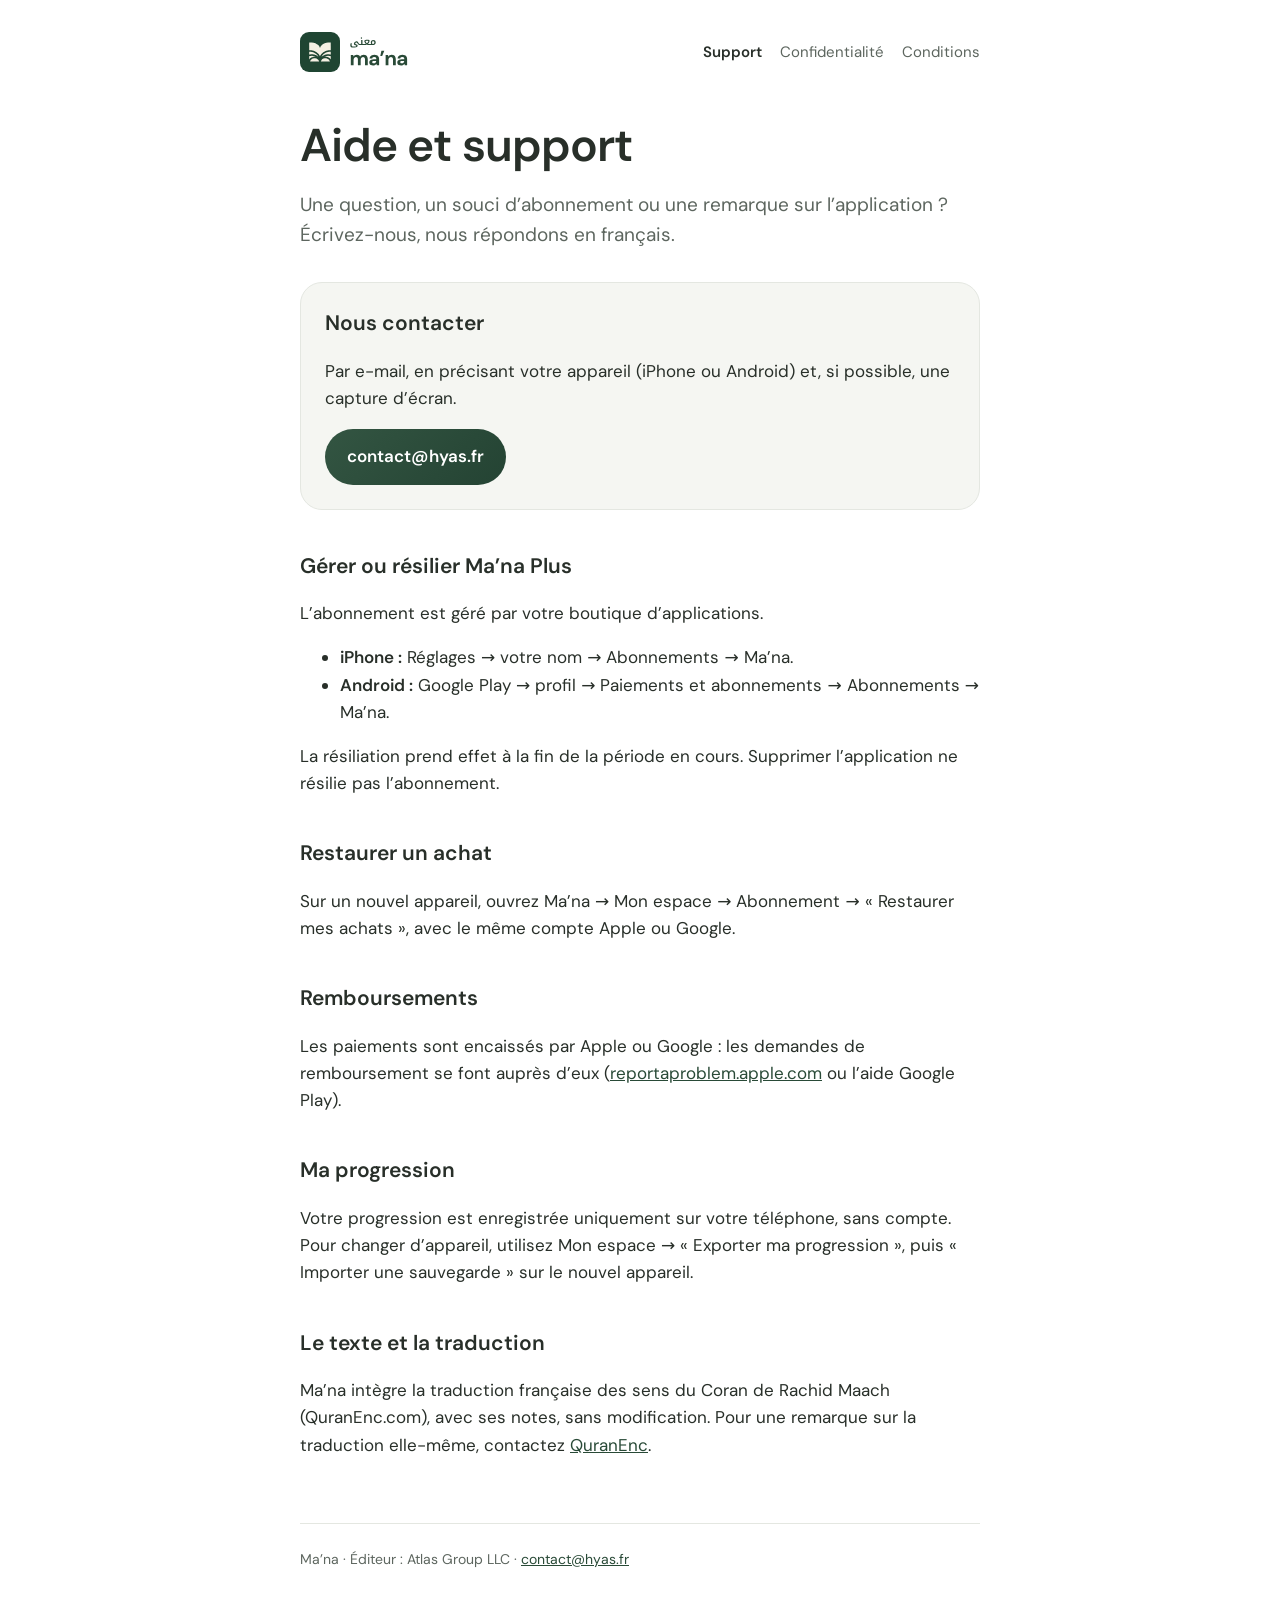
==== commit ae1065f5: "Legal pages and support move to mana.hyas.fr (Atlas Group LLC, contact@hyas.fr) Co-Authored-By: Clau" ====
--- a/index.html
+++ b/index.html
@@ -1,9 +1,9 @@
 <!doctype html><html lang="fr"><head><meta charset="utf-8"><meta name="viewport" content="width=device-width,initial-scale=1"><title>Support · Ma’na</title><meta name="description" content="Ma’na — lire le Coran et retenir le sens, pas à pas."><link rel="icon" href="assets/icon-192.png"><link rel="stylesheet" href="style.css"></head><body><div class="wrap"><header><a class="logo" href="index.html" aria-label="Ma’na, support"><svg class="brand-lockup" aria-hidden="true" focusable="false" xmlns="http://www.w3.org/2000/svg" viewBox="0 0 157.8 58"><rect x="0" y="0" width="58" height="58" rx="13.05" fill="#1F4532"/><path transform="translate(13.34 15.16) scale(0.2768)" fill="#F5F0E3" fill-rule="evenodd" d="M61.64 99.98C61.21 99.92 61.12 99.45 61.42 98.79C61.52 98.56 61.64 98.17 61.69 97.91C61.86 96.95 63.13 94.40 64.23 92.83C66.22 89.95 68.89 87.60 72.08 85.90C73.07 85.37 74.87 84.55 75.33 84.42C75.54 84.35 75.89 84.22 76.10 84.13C76.30 84.03 76.76 83.89 77.10 83.82C77.45 83.74 77.92 83.61 78.16 83.53C78.38 83.45 78.93 83.33 79.36 83.27C79.80 83.21 80.55 83.08 81.04 82.98C82.61 82.66 87.05 82.67 88.59 83.00C88.84 83.06 89.45 83.16 89.94 83.24C90.43 83.32 91.06 83.47 91.34 83.56C91.63 83.66 92.01 83.76 92.20 83.78C93.12 83.90 96.96 85.52 98.15 86.29C100.36 87.71 100.54 87.84 101.89 89.06C103.10 90.13 104.44 91.60 105.13 92.60C105.95 93.81 107.19 96.17 107.36 96.87C107.41 97.06 107.52 97.35 107.60 97.50C107.68 97.67 107.82 98.07 107.91 98.40C108.00 98.73 108.11 99.14 108.17 99.32C108.25 99.60 108.25 99.62 108.08 99.79L107.91 99.97L84.85 99.99C72.17 100.00 61.73 100.00 61.64 99.98ZM5.04 99.83C4.86 99.65 4.86 99.43 5.04 99.03C5.11 98.85 5.23 98.48 5.28 98.21C5.34 97.94 5.45 97.60 5.53 97.47C5.61 97.34 5.71 97.07 5.76 96.87C5.85 96.47 6.84 94.46 7.36 93.60C9.30 90.43 12.83 87.26 16.36 85.54C17.05 85.20 18.78 84.46 18.87 84.46C18.90 84.46 19.27 84.31 19.72 84.14C20.15 83.97 20.68 83.81 20.88 83.79C21.08 83.76 21.48 83.66 21.77 83.56C22.06 83.47 22.79 83.31 23.39 83.21C23.99 83.11 24.51 83.02 24.54 82.99C24.73 82.88 26.85 82.75 28.52 82.75C30.43 82.75 31.37 82.82 32.08 83.00C32.30 83.05 32.87 83.15 33.36 83.21C33.85 83.27 34.43 83.37 34.64 83.44C34.86 83.50 35.44 83.65 35.94 83.78C36.43 83.92 36.96 84.08 37.11 84.16C37.26 84.23 37.58 84.35 37.81 84.42C38.17 84.52 40.06 85.36 40.51 85.61C40.59 85.65 40.96 85.86 41.33 86.06C42.26 86.56 42.86 86.93 43.52 87.42C43.82 87.64 44.25 87.96 44.46 88.11C45.98 89.22 48.43 91.91 49.25 93.35C49.34 93.53 49.60 93.96 49.82 94.31C50.47 95.40 51.29 97.24 51.47 98.02C51.53 98.30 51.66 98.70 51.76 98.91C51.97 99.38 51.98 99.54 51.79 99.78L51.64 99.97H28.41C5.28 99.97 5.18 99.97 5.04 99.83ZM0.10 88.78C0.00 88.63 -0.00 87.67 0.01 80.81C0.02 73.01 0.02 73.01 0.17 72.81C0.25 72.70 0.40 72.57 0.49 72.52C1.11 72.23 4.55 71.29 5.54 71.15C5.83 71.11 6.22 71.02 6.39 70.97C6.56 70.91 7.40 70.79 8.24 70.68C9.08 70.59 10.12 70.46 10.56 70.39C11.84 70.19 16.65 70.21 18.17 70.42C18.79 70.50 19.68 70.60 20.13 70.65C20.58 70.70 21.25 70.80 21.62 70.88C21.99 70.95 22.65 71.08 23.08 71.16C23.81 71.29 24.12 71.36 25.22 71.63C25.68 71.74 28.85 72.77 29.59 73.04C30.97 73.55 31.31 73.70 31.78 74.01C32.68 74.60 32.47 74.70 30.66 74.56C29.11 74.43 26.60 74.45 25.48 74.60C25.02 74.65 24.13 74.75 23.50 74.81C22.78 74.88 22.13 74.98 21.74 75.10C21.40 75.19 20.79 75.32 20.40 75.39C20.00 75.44 19.37 75.59 18.99 75.72C16.77 76.44 15.67 76.82 15.11 77.07C14.76 77.23 14.28 77.43 14.04 77.52C13.50 77.73 11.52 78.74 10.99 79.08C10.78 79.22 10.57 79.33 10.54 79.33C10.44 79.33 8.11 80.90 7.64 81.28C7.48 81.41 7.17 81.64 6.95 81.79C5.43 82.86 1.82 86.70 1.09 88.06C0.66 88.87 0.32 89.11 0.10 88.78ZM112.41 88.63C112.27 88.47 112.07 88.17 111.97 87.98C111.21 86.59 107.66 82.82 106.16 81.80C105.99 81.68 105.76 81.52 105.67 81.43C105.32 81.12 102.69 79.33 102.58 79.33C102.55 79.33 102.36 79.22 102.15 79.09C101.68 78.77 99.63 77.73 99.09 77.52C98.85 77.43 98.36 77.23 98.00 77.07C97.64 76.91 96.75 76.58 96.01 76.34C95.28 76.10 94.40 75.81 94.07 75.70C93.73 75.59 93.14 75.44 92.73 75.39C92.33 75.32 91.74 75.20 91.40 75.10C91.06 75.01 90.43 74.89 89.99 74.85C89.55 74.80 88.64 74.70 87.97 74.63C86.44 74.45 84.01 74.42 82.39 74.56C81.16 74.66 80.83 74.64 80.83 74.45C80.83 74.32 81.79 73.69 82.31 73.49C83.91 72.88 86.82 71.91 87.63 71.72C87.94 71.65 88.30 71.55 88.41 71.50C88.52 71.46 89.04 71.34 89.55 71.25C90.06 71.16 90.86 71.01 91.33 70.91C91.80 70.82 92.55 70.70 93.00 70.65C93.45 70.60 94.31 70.50 94.92 70.43C97.08 70.15 101.25 70.18 103.21 70.47C103.60 70.53 104.48 70.64 105.17 70.72C105.85 70.80 106.56 70.91 106.73 70.97C106.91 71.03 107.29 71.11 107.58 71.15C108.58 71.29 112.02 72.23 112.63 72.52C112.73 72.57 112.87 72.70 112.95 72.81C113.10 73.01 113.10 73.01 113.12 80.81C113.13 87.62 113.12 88.63 113.03 88.78C112.87 89.02 112.68 88.98 112.41 88.63ZM47.15 74.23C46.48 73.59 45.51 72.76 44.84 72.27C44.59 72.08 44.21 71.79 44.01 71.62C43.40 71.13 40.68 69.35 39.02 68.36C38.42 68.00 36.00 66.80 34.86 66.29C33.22 65.57 30.80 64.67 29.92 64.45C29.62 64.38 29.30 64.27 29.21 64.21C29.13 64.16 28.74 64.04 28.35 63.95C27.95 63.88 27.48 63.74 27.29 63.67C27.11 63.59 26.66 63.48 26.30 63.42C25.95 63.36 25.37 63.22 25.01 63.11C24.65 63.00 24.12 62.90 23.83 62.87C23.53 62.84 22.82 62.73 22.26 62.61C21.69 62.50 20.76 62.37 20.19 62.33C19.63 62.28 18.55 62.20 17.81 62.13C16.03 61.96 12.28 61.97 10.59 62.13C9.95 62.20 9.11 62.27 8.74 62.29C7.97 62.34 6.83 62.50 6.46 62.61C6.33 62.65 5.74 62.74 5.16 62.82C4.58 62.90 3.84 63.05 3.51 63.14C3.19 63.24 2.70 63.35 2.43 63.39C2.16 63.43 1.70 63.56 1.40 63.68C0.76 63.92 0.43 63.94 0.19 63.76L0.02 63.62L0.01 56.63C-0.00 49.06 -0.01 49.31 0.37 49.05C0.62 48.89 5.20 48.81 6.59 48.94C7.09 48.98 8.31 49.08 9.31 49.16C10.34 49.24 11.40 49.36 11.76 49.45C12.12 49.53 12.77 49.64 13.23 49.70C13.68 49.76 14.41 49.90 14.86 50.01C15.31 50.13 15.84 50.24 16.03 50.26C16.23 50.29 16.61 50.39 16.88 50.48C17.15 50.58 17.65 50.70 17.99 50.76C18.32 50.83 18.79 50.95 19.02 51.05C19.26 51.14 19.66 51.26 19.91 51.33C20.17 51.39 20.68 51.55 21.05 51.68C21.42 51.81 22.11 52.06 22.58 52.22C26.43 53.58 31.01 56.01 34.55 58.57C38.32 61.31 41.82 64.75 44.41 68.23C45.16 69.24 46.70 71.56 46.95 72.07C47.04 72.25 47.32 72.73 47.57 73.14C48.53 74.75 48.30 75.32 47.15 74.23ZM64.98 74.66C64.87 74.37 65.28 73.54 66.67 71.25C70.53 64.92 76.26 59.55 83.57 55.40C86.23 53.89 90.35 52.15 93.11 51.36C93.50 51.25 93.98 51.10 94.17 51.02C94.37 50.95 94.82 50.83 95.16 50.76C95.51 50.70 95.96 50.58 96.16 50.51C96.36 50.43 96.80 50.32 97.13 50.26C97.46 50.21 98.02 50.07 98.37 49.98C98.73 49.88 99.33 49.76 99.72 49.72C100.12 49.68 100.77 49.57 101.19 49.48C101.69 49.36 102.54 49.26 103.82 49.16C104.85 49.08 106.06 48.98 106.50 48.94C107.85 48.79 112.54 48.89 112.78 49.07C113.15 49.35 113.14 49.06 113.12 56.58L113.10 63.62L112.94 63.76C112.70 63.94 112.38 63.92 111.72 63.68C111.40 63.56 110.93 63.43 110.67 63.39C110.41 63.35 109.94 63.24 109.61 63.14C109.28 63.05 108.54 62.90 107.96 62.82C107.38 62.74 106.80 62.65 106.66 62.61C106.30 62.50 105.16 62.34 104.39 62.29C104.02 62.27 103.18 62.20 102.54 62.13C100.84 61.97 97.09 61.96 95.31 62.13C94.57 62.20 93.49 62.28 92.93 62.33C92.37 62.37 91.45 62.49 90.89 62.61C90.33 62.72 89.58 62.84 89.22 62.88C88.85 62.92 88.36 63.02 88.13 63.11C87.89 63.19 87.36 63.32 86.95 63.39C86.54 63.47 86.01 63.60 85.77 63.68C85.54 63.76 85.06 63.89 84.71 63.97C84.36 64.05 84.00 64.16 83.91 64.21C83.82 64.27 83.50 64.38 83.20 64.45C82.71 64.57 81.65 64.94 80.02 65.56C75.34 67.33 69.80 70.72 66.22 74.01C65.38 74.79 65.09 74.94 64.98 74.66ZM56.29 71.74C56.22 71.67 55.96 71.21 55.74 70.72C55.51 70.23 55.20 69.61 55.05 69.33C54.44 68.28 54.18 67.82 53.86 67.31C53.68 67.01 53.44 66.62 53.32 66.43C52.53 65.14 50.27 62.10 49.13 60.78C46.10 57.32 43.55 54.94 40.07 52.35C38.95 51.51 38.39 51.13 36.58 49.99C34.31 48.55 33.62 48.17 31.34 47.03C29.90 46.32 28.22 45.57 27.10 45.14C26.77 45.01 26.24 44.80 25.93 44.68C24.61 44.16 24.25 44.03 24.15 44.03C24.08 44.03 23.79 43.94 23.50 43.82C23.21 43.70 22.71 43.54 22.40 43.46C22.10 43.39 21.69 43.25 21.50 43.17C21.31 43.09 20.98 43.00 20.76 42.96C20.55 42.92 20.04 42.78 19.62 42.65C19.22 42.52 18.64 42.38 18.35 42.33C18.05 42.29 17.58 42.17 17.28 42.08C16.98 41.99 16.28 41.85 15.71 41.76C15.14 41.68 14.51 41.56 14.29 41.51C14.07 41.45 13.32 41.34 12.62 41.26C11.91 41.18 11.29 41.10 11.23 41.07C10.69 40.88 7.86 40.74 4.19 40.72C0.36 40.70 0.32 40.70 0.17 40.55L0.02 40.40L0.01 20.50C-0.01 -1.44 -0.04 0.25 0.42 0.05C0.67 -0.04 8.96 0.00 10.70 0.12C13.58 0.32 18.28 0.88 19.95 1.23C20.22 1.29 20.76 1.39 21.13 1.44C21.51 1.49 22.20 1.64 22.67 1.76C23.13 1.87 23.76 2.00 24.06 2.04C24.37 2.08 24.68 2.15 24.75 2.19C24.83 2.23 25.23 2.34 25.65 2.44C26.08 2.54 26.66 2.70 26.96 2.79C27.25 2.88 27.99 3.11 28.60 3.29C29.75 3.64 31.01 4.07 31.80 4.38C32.05 4.48 32.50 4.65 32.79 4.77C33.09 4.88 33.65 5.10 34.04 5.25C36.09 6.03 40.79 8.51 42.30 9.61C42.47 9.74 42.81 9.98 43.05 10.16C44.93 11.49 47.03 13.30 48.57 14.94C49.79 16.25 50.65 17.29 51.79 18.88C52.20 19.45 52.92 20.60 53.11 20.98C53.22 21.19 53.49 21.69 53.71 22.08C54.55 23.56 55.57 25.87 55.98 27.24C56.20 28.00 56.31 28.17 56.56 28.17C56.82 28.16 56.92 28.00 57.15 27.24C57.56 25.86 58.55 23.61 59.40 22.12C59.61 21.75 59.88 21.25 60.00 21.01C60.21 20.59 60.93 19.43 61.34 18.88C61.45 18.72 61.75 18.31 62.01 17.95C63.02 16.56 65.24 14.10 66.35 13.15C66.71 12.84 67.22 12.40 67.49 12.15C68.68 11.09 70.94 9.49 73.00 8.26C74.60 7.31 77.87 5.68 79.16 5.22C79.51 5.09 80.04 4.89 80.33 4.77C81.57 4.28 81.83 4.18 82.61 3.91C83.39 3.64 84.43 3.31 85.99 2.84C86.38 2.72 87.04 2.54 87.45 2.45C87.86 2.35 88.29 2.23 88.40 2.19C88.51 2.15 88.85 2.08 89.14 2.04C89.44 2.00 90.05 1.87 90.49 1.75C90.94 1.64 91.62 1.49 91.99 1.44C92.37 1.39 92.90 1.29 93.18 1.23C94.85 0.88 99.63 0.30 102.43 0.12C104.23 0.00 112.45 -0.04 112.71 0.05C113.18 0.25 113.14 -1.44 113.12 20.50L113.10 40.40L112.95 40.55C112.81 40.70 112.76 40.70 109.00 40.72C105.15 40.74 103.42 40.82 101.86 41.08C101.50 41.14 100.77 41.23 100.22 41.29C99.67 41.35 99.05 41.45 98.83 41.51C98.62 41.56 97.98 41.68 97.41 41.76C96.85 41.84 96.14 41.98 95.85 42.08C95.56 42.17 95.01 42.30 94.64 42.36C94.26 42.43 93.69 42.57 93.35 42.68C93.02 42.80 92.61 42.91 92.43 42.94C92.25 42.96 91.87 43.08 91.58 43.19C91.28 43.29 90.84 43.44 90.60 43.50C90.36 43.56 89.92 43.70 89.63 43.82C89.33 43.94 89.04 44.03 88.98 44.03C88.87 44.03 88.52 44.16 87.20 44.68C86.88 44.80 86.36 45.01 86.02 45.14C83.28 46.20 79.51 48.09 77.13 49.62C76.70 49.89 76.10 50.28 75.78 50.47C74.00 51.58 71.55 53.43 69.48 55.23C68.19 56.35 66.42 58.08 65.32 59.30C64.52 60.18 64.13 60.62 63.13 61.82C62.53 62.54 60.35 65.53 59.93 66.20C58.41 68.70 57.89 69.62 57.39 70.72C56.97 71.61 56.80 71.86 56.56 71.86C56.49 71.86 56.37 71.81 56.29 71.74Z"/><path transform="translate(72.00 19.00)" fill="currentColor" d="M3.98 3.59Q3.07 3.59 2.39 3.14Q1.71 2.69 1.34 1.91Q0.97 1.12 0.97 0.12Q0.97 -0.63 1.09 -1.31Q1.21 -2.01 1.47 -2.71H3.21Q3.0 -2.1 2.93 -1.52Q2.86 -0.94 2.86 -0.13Q2.86 0.48 3.10 0.96Q3.34 1.45 3.76 1.73Q4.18 2.01 4.71 2.01H7.36Q8.01 2.01 8.50 1.91Q9.0 1.81 9.29 1.60Q9.58 1.39 9.58 1.03Q9.58 0.75 9.32 0.55Q9.07 0.36 8.53 0.21Q7.72 0.0 7.21 -0.27Q6.70 -0.55 6.46 -0.96Q6.22 -1.38 6.22 -1.98Q6.22 -2.38 6.36 -2.80Q6.51 -3.22 6.77 -3.64Q7.15 -4.2 7.68 -4.65Q8.20 -5.1 8.78 -5.35Q9.36 -5.60 9.9 -5.60Q10.15 -5.60 10.37 -5.56Q10.60 -5.52 10.79 -5.43Q11.26 -5.20 11.67 -4.74Q12.09 -4.29 12.69 -3.40Q13.08 -2.80 13.38 -2.44Q13.69 -2.08 13.93 -1.90Q14.14 -1.75 14.37 -1.67Q14.61 -1.58 14.86 -1.58H14.94Q15.01 -1.58 15.01 -1.53V-0.07Q15.01 0.0 14.94 0.0H14.86Q14.37 0.0 13.95 -0.10Q13.53 -0.21 13.15 -0.46Q12.78 -0.72 12.36 -1.14Q12.28 -1.21 12.09 -1.47Q11.89 -1.74 11.59 -2.16Q11.25 -2.65 10.97 -2.99Q10.69 -3.33 10.48 -3.49Q10.29 -3.67 10.08 -3.75Q9.88 -3.84 9.70 -3.84Q9.46 -3.84 9.18 -3.68Q8.89 -3.52 8.64 -3.26Q8.38 -3.01 8.21 -2.74Q8.05 -2.47 8.05 -2.25Q8.05 -2.05 8.18 -1.88Q8.31 -1.72 8.55 -1.58Q8.80 -1.45 9.15 -1.34Q9.66 -1.2 10.02 -1.04Q10.37 -0.89 10.62 -0.76Q11.07 -0.49 11.30 -0.10Q11.53 0.28 11.53 0.79Q11.53 2.17 10.49 2.88Q9.45 3.59 7.38 3.59ZM17.1 -9.37Q16.65 -9.37 16.39 -9.64Q16.14 -9.91 16.14 -10.39Q16.14 -10.87 16.39 -11.14Q16.65 -11.41 17.1 -11.41Q17.53 -11.41 17.78 -11.13Q18.03 -10.86 18.03 -10.39Q18.03 -9.93 17.78 -9.65Q17.53 -9.37 17.1 -9.37ZM14.79 0.0Q14.71 0.0 14.71 -0.07V-1.53Q14.71 -1.58 14.79 -1.58H16.69V-7.38H18.63V-1.58H20.58Q20.65 -1.58 20.65 -1.53V-0.07Q20.65 0.0 20.58 0.0ZM27.73 0.0Q27.06 0.0 26.30 -0.22Q25.54 -0.44 24.96 -0.80Q24.28 -0.40 23.58 -0.20Q22.89 0.0 22.16 0.0H20.43Q20.35 0.0 20.35 -0.07V-1.53Q20.35 -1.58 20.43 -1.58H22.00Q22.41 -1.58 22.83 -1.67Q23.25 -1.75 23.53 -1.87Q23.29 -2.05 23.04 -2.34Q22.78 -2.63 22.51 -3.01Q21.99 -3.78 21.59 -4.66Q21.20 -5.55 21.07 -6.35Q21.66 -6.85 22.35 -7.21Q23.04 -7.57 23.77 -7.76Q24.50 -7.94 25.2 -7.94Q26.23 -7.94 27.18 -7.70Q28.12 -7.45 28.90 -6.98Q28.90 -5.92 28.59 -4.94Q28.29 -3.97 27.72 -3.19Q27.16 -2.41 26.38 -1.89Q26.71 -1.74 27.07 -1.66Q27.43 -1.58 27.84 -1.58H29.59Q29.66 -1.58 29.66 -1.53V-0.07Q29.66 0.0 29.59 0.0ZM24.99 -2.73Q25.96 -3.33 26.46 -4.14Q26.97 -4.95 27.02 -6.0Q26.64 -6.18 26.17 -6.27Q25.71 -6.35 25.18 -6.35Q24.82 -6.35 24.44 -6.27Q24.06 -6.19 23.7 -6.05Q23.34 -5.91 23.05 -5.7Q23.20 -5.1 23.48 -4.53Q23.75 -3.97 24.14 -3.51Q24.52 -3.06 24.99 -2.73ZM29.44 0.0Q29.37 0.0 29.37 -0.07V-1.53Q29.37 -1.58 29.44 -1.58H31.2Q30.97 -2.14 30.85 -2.7Q30.73 -3.25 30.73 -3.82Q30.73 -4.47 30.93 -5.17Q31.12 -5.88 31.42 -6.42Q32.1 -6.85 32.87 -7.08Q33.66 -7.31 34.32 -7.31Q34.81 -7.31 35.26 -7.21Q35.71 -7.10 36.12 -6.89Q36.91 -6.46 37.34 -5.67Q37.78 -4.89 37.78 -3.85Q37.78 -3.28 37.66 -2.77Q37.54 -2.26 37.29 -1.82Q36.78 -0.96 35.89 -0.48Q35.01 0.0 33.91 0.0ZM32.56 -3.70Q32.56 -3.22 32.67 -2.7Q32.77 -2.17 32.98 -1.58H33.72Q34.35 -1.58 34.82 -1.87Q35.29 -2.16 35.56 -2.67Q35.83 -3.19 35.83 -3.86Q35.83 -4.71 35.4 -5.22Q34.96 -5.74 34.29 -5.74Q33.91 -5.74 33.52 -5.61Q33.13 -5.49 32.77 -5.25Q32.67 -4.89 32.61 -4.50Q32.56 -4.12 32.56 -3.70Z"/><path transform="translate(72.00 48.23)" fill="currentColor" d="M1.68 0.0V-14.87H5.22L5.55 -12.69H5.60Q6.3 -13.92 7.5 -14.58Q8.7 -15.24 10.29 -15.24Q11.43 -15.24 12.36 -14.94Q13.29 -14.63 13.99 -14.04Q14.7 -13.44 15.18 -12.51H15.20Q16.05 -13.79 17.38 -14.52Q18.72 -15.24 20.43 -15.24Q22.32 -15.24 23.62 -14.44Q24.93 -13.65 25.61 -12.12Q26.31 -10.59 26.31 -8.34V0.0H22.29V-7.97Q22.29 -9.84 21.57 -10.83Q20.84 -11.82 19.32 -11.82Q18.33 -11.82 17.58 -11.35Q16.83 -10.88 16.42 -9.98Q16.02 -9.09 16.02 -7.8V0.0H11.96V-7.97Q11.96 -9.84 11.26 -10.83Q10.55 -11.82 9.0 -11.82Q8.04 -11.82 7.30 -11.32Q6.56 -10.83 6.14 -9.91Q5.72 -9.0 5.72 -7.68V0.0ZM33.87 0.36Q32.01 0.36 30.81 -0.24Q29.61 -0.84 29.04 -1.85Q28.47 -2.88 28.47 -4.10Q28.47 -5.49 29.17 -6.52Q29.88 -7.56 31.32 -8.16Q32.76 -8.76 34.92 -8.76H38.67Q38.67 -9.84 38.35 -10.55Q38.04 -11.28 37.41 -11.62Q36.78 -11.96 35.76 -11.96Q34.62 -11.96 33.78 -11.45Q32.94 -10.95 32.76 -9.87H28.83Q28.98 -11.52 29.91 -12.71Q30.84 -13.92 32.37 -14.58Q33.9 -15.24 35.79 -15.24Q37.92 -15.24 39.48 -14.53Q41.04 -13.83 41.87 -12.46Q42.72 -11.1 42.72 -9.15V0.0H39.33L38.87 -2.31H38.85Q38.48 -1.68 37.99 -1.2Q37.5 -0.72 36.87 -0.36Q36.24 0.0 35.49 0.18Q34.74 0.36 33.87 0.36ZM34.98 -2.76Q35.79 -2.76 36.40 -3.04Q37.01 -3.33 37.47 -3.81Q37.92 -4.29 38.17 -4.93Q38.43 -5.58 38.51 -6.27H35.4Q34.47 -6.27 33.87 -6.04Q33.26 -5.81 33.0 -5.41Q32.73 -5.01 32.73 -4.47Q32.73 -3.92 33.01 -3.54Q33.3 -3.15 33.79 -2.95Q34.29 -2.76 34.98 -2.76ZM50.27 -21.0 47.19 -13.53H44.43L46.05 -21.0ZM52.19 0.0V-14.87H55.70L56.03 -12.42H56.06Q56.78 -13.70 58.05 -14.47Q59.30 -15.24 61.13 -15.24Q63.0 -15.24 64.28 -14.44Q65.58 -13.65 66.25 -12.12Q66.92 -10.59 66.92 -8.34V0.0H62.91V-7.97Q62.91 -9.84 62.16 -10.83Q61.41 -11.82 59.76 -11.82Q58.73 -11.82 57.94 -11.32Q57.15 -10.83 56.69 -9.91Q56.24 -9.0 56.24 -7.68V0.0ZM74.49 0.36Q72.63 0.36 71.42 -0.24Q70.22 -0.84 69.66 -1.85Q69.09 -2.88 69.09 -4.10Q69.09 -5.49 69.79 -6.52Q70.5 -7.56 71.94 -8.16Q73.38 -8.76 75.53 -8.76H79.28Q79.28 -9.84 78.97 -10.55Q78.66 -11.28 78.03 -11.62Q77.39 -11.96 76.38 -11.96Q75.24 -11.96 74.4 -11.45Q73.56 -10.95 73.38 -9.87H69.45Q69.6 -11.52 70.53 -12.71Q71.46 -13.92 72.99 -14.58Q74.52 -15.24 76.41 -15.24Q78.53 -15.24 80.1 -14.53Q81.66 -13.83 82.5 -12.46Q83.34 -11.1 83.34 -9.15V0.0H79.95L79.5 -2.31H79.47Q79.11 -1.68 78.61 -1.2Q78.12 -0.72 77.49 -0.36Q76.86 0.0 76.11 0.18Q75.36 0.36 74.49 0.36ZM75.6 -2.76Q76.41 -2.76 77.02 -3.04Q77.64 -3.33 78.09 -3.81Q78.53 -4.29 78.79 -4.93Q79.05 -5.58 79.14 -6.27H76.02Q75.09 -6.27 74.49 -6.04Q73.89 -5.81 73.62 -5.41Q73.35 -5.01 73.35 -4.47Q73.35 -3.92 73.63 -3.54Q73.92 -3.15 74.41 -2.95Q74.91 -2.76 75.6 -2.76Z"/></svg></a><nav><a href="index.html" aria-current="page">Support</a><a href="confidentialite.html" >Confidentialité</a><a href="conditions.html" >Conditions</a></nav></header><main>
 <h1>Aide et support</h1><p class="lead">Une question, un souci d’abonnement ou une remarque sur l’application ? Écrivez-nous, nous répondons en français.</p>
-<div class="card"><h2 style="margin-top:0">Nous contacter</h2><p>Par e-mail, en précisant votre appareil (iPhone ou Android) et, si possible, une capture d’écran.</p><a class="button" href="mailto:Karrazjad@gmail.com?subject=Ma%E2%80%99na%20%E2%80%94%20support">Karrazjad@gmail.com</a></div>
+<div class="card"><h2 style="margin-top:0">Nous contacter</h2><p>Par e-mail, en précisant votre appareil (iPhone ou Android) et, si possible, une capture d’écran.</p><a class="button" href="mailto:contact@hyas.fr?subject=Ma%E2%80%99na%20%E2%80%94%20support">contact@hyas.fr</a></div>
 <h2>Gérer ou résilier Ma’na Plus</h2><p>L’abonnement est géré par votre boutique d’applications.</p><ul><li><strong>iPhone :</strong> Réglages → votre nom → Abonnements → Ma’na.</li><li><strong>Android :</strong> Google Play → profil → Paiements et abonnements → Abonnements → Ma’na.</li></ul><p>La résiliation prend effet à la fin de la période en cours. Supprimer l’application ne résilie pas l’abonnement.</p>
 <h2>Restaurer un achat</h2><p>Sur un nouvel appareil, ouvrez Ma’na → Mon espace → Abonnement → « Restaurer mes achats », avec le même compte Apple ou Google.</p>
 <h2>Remboursements</h2><p>Les paiements sont encaissés par Apple ou Google : les demandes de remboursement se font auprès d’eux (<a href="https://reportaproblem.apple.com">reportaproblem.apple.com</a> ou l’aide Google Play).</p>
 <h2>Ma progression</h2><p>Votre progression est enregistrée uniquement sur votre téléphone, sans compte. Pour changer d’appareil, utilisez Mon espace → « Exporter ma progression », puis « Importer une sauvegarde » sur le nouvel appareil.</p>
 <h2>Le texte et la traduction</h2><p>Ma’na intègre la traduction française des sens du Coran de Rachid Maach (QuranEnc.com), avec ses notes, sans modification. Pour une remarque sur la traduction elle-même, contactez <a href="https://quranenc.com/fr/home/contact">QuranEnc</a>.</p>
-</main><footer>Ma’na · Éditeur : Jad Karraz · <a href="mailto:Karrazjad@gmail.com">Karrazjad@gmail.com</a></footer></div></body></html>
+</main><footer>Ma’na · Éditeur : Atlas Group LLC · <a href="mailto:contact@hyas.fr">contact@hyas.fr</a></footer></div></body></html>
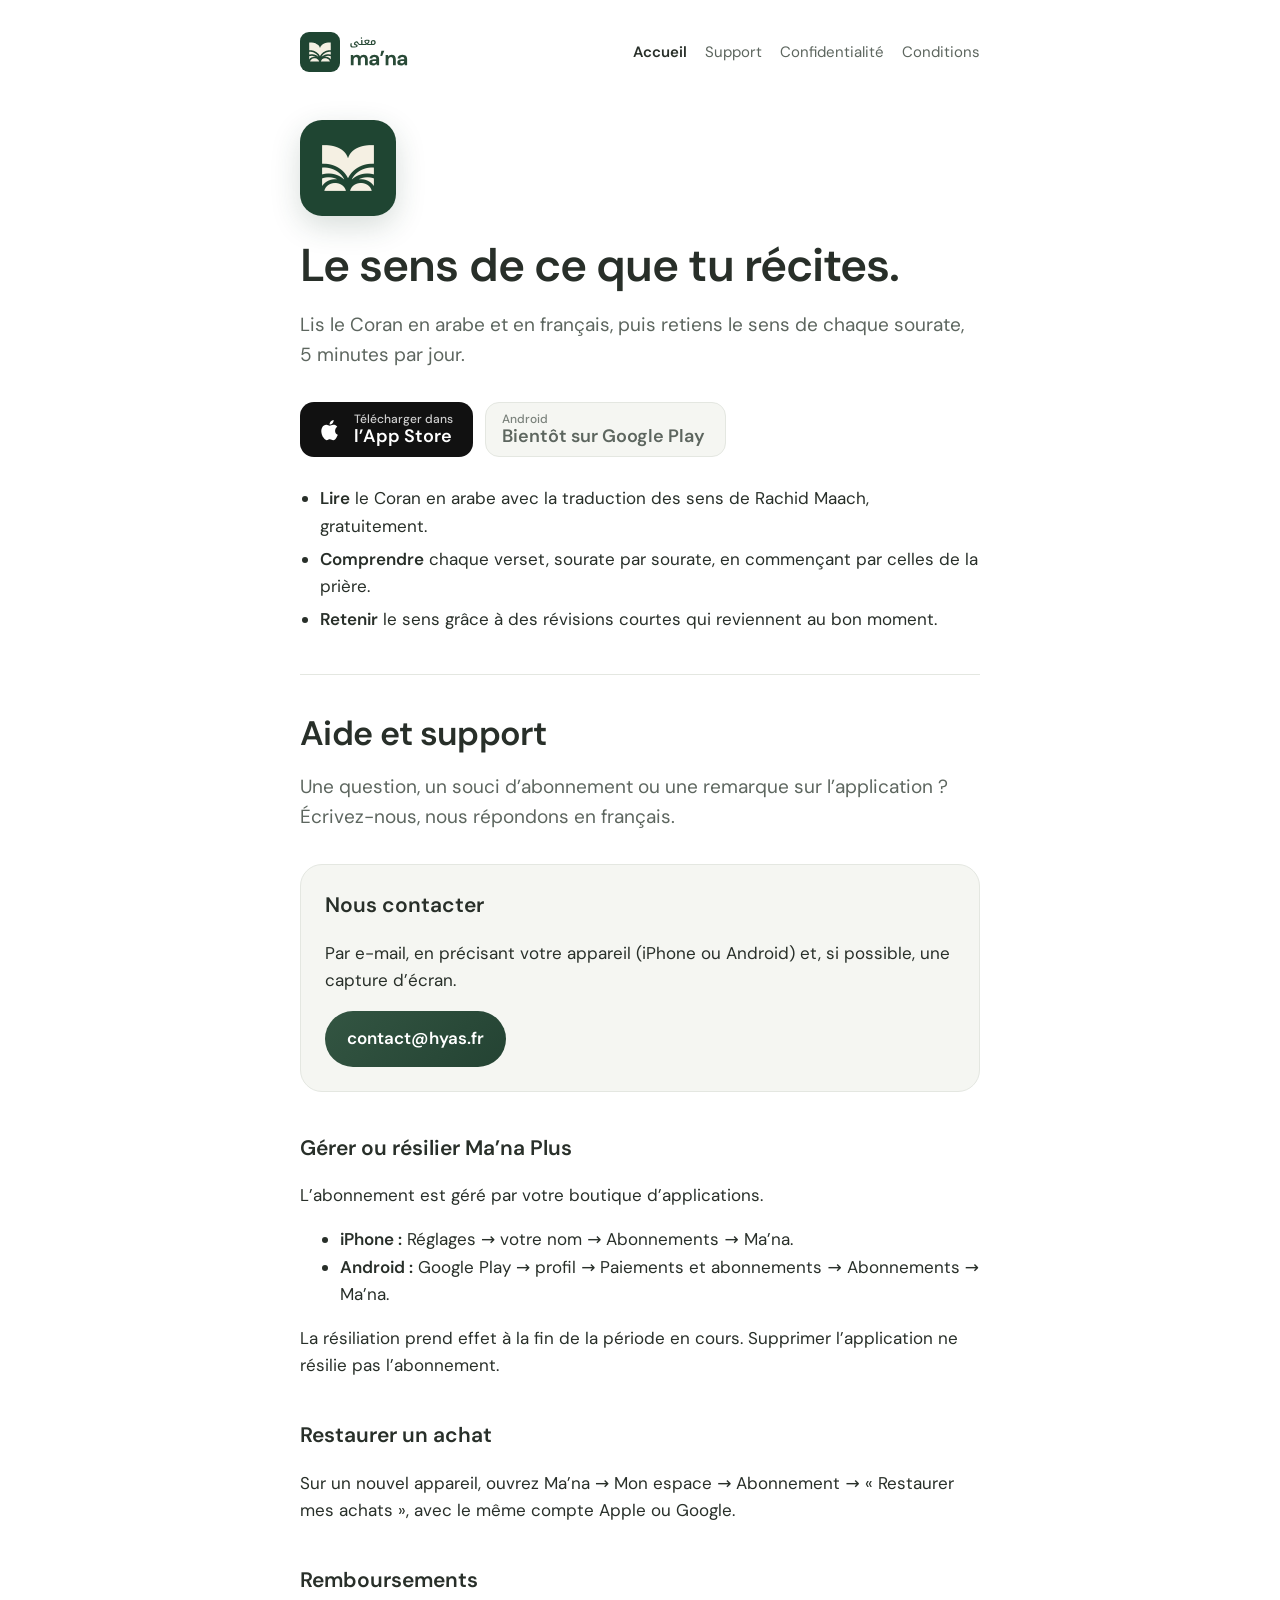
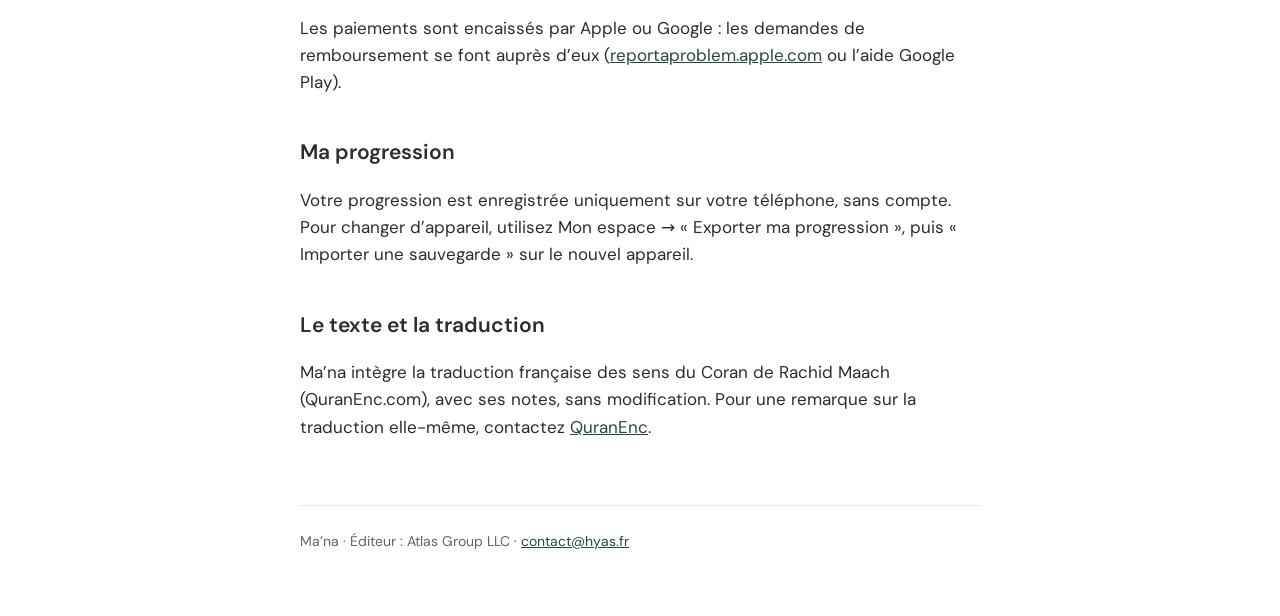
==== commit e0f6d25c: "Site : page d'accueil avec le bouton App Store et l'aperçu de partage Co-Authored-By: Claude Opus 5." ====
--- a/index.html
+++ b/index.html
@@ -1,5 +1,8 @@
-<!doctype html><html lang="fr"><head><meta charset="utf-8"><meta name="viewport" content="width=device-width,initial-scale=1"><title>Support · Ma’na</title><meta name="description" content="Ma’na — lire le Coran et retenir le sens, pas à pas."><link rel="icon" href="assets/icon-192.png"><link rel="stylesheet" href="style.css"></head><body><div class="wrap"><header><a class="logo" href="index.html" aria-label="Ma’na, support"><svg class="brand-lockup" aria-hidden="true" focusable="false" xmlns="http://www.w3.org/2000/svg" viewBox="0 0 157.8 58"><rect x="0" y="0" width="58" height="58" rx="13.05" fill="#1F4532"/><path transform="translate(13.34 15.16) scale(0.2768)" fill="#F5F0E3" fill-rule="evenodd" d="M61.64 99.98C61.21 99.92 61.12 99.45 61.42 98.79C61.52 98.56 61.64 98.17 61.69 97.91C61.86 96.95 63.13 94.40 64.23 92.83C66.22 89.95 68.89 87.60 72.08 85.90C73.07 85.37 74.87 84.55 75.33 84.42C75.54 84.35 75.89 84.22 76.10 84.13C76.30 84.03 76.76 83.89 77.10 83.82C77.45 83.74 77.92 83.61 78.16 83.53C78.38 83.45 78.93 83.33 79.36 83.27C79.80 83.21 80.55 83.08 81.04 82.98C82.61 82.66 87.05 82.67 88.59 83.00C88.84 83.06 89.45 83.16 89.94 83.24C90.43 83.32 91.06 83.47 91.34 83.56C91.63 83.66 92.01 83.76 92.20 83.78C93.12 83.90 96.96 85.52 98.15 86.29C100.36 87.71 100.54 87.84 101.89 89.06C103.10 90.13 104.44 91.60 105.13 92.60C105.95 93.81 107.19 96.17 107.36 96.87C107.41 97.06 107.52 97.35 107.60 97.50C107.68 97.67 107.82 98.07 107.91 98.40C108.00 98.73 108.11 99.14 108.17 99.32C108.25 99.60 108.25 99.62 108.08 99.79L107.91 99.97L84.85 99.99C72.17 100.00 61.73 100.00 61.64 99.98ZM5.04 99.83C4.86 99.65 4.86 99.43 5.04 99.03C5.11 98.85 5.23 98.48 5.28 98.21C5.34 97.94 5.45 97.60 5.53 97.47C5.61 97.34 5.71 97.07 5.76 96.87C5.85 96.47 6.84 94.46 7.36 93.60C9.30 90.43 12.83 87.26 16.36 85.54C17.05 85.20 18.78 84.46 18.87 84.46C18.90 84.46 19.27 84.31 19.72 84.14C20.15 83.97 20.68 83.81 20.88 83.79C21.08 83.76 21.48 83.66 21.77 83.56C22.06 83.47 22.79 83.31 23.39 83.21C23.99 83.11 24.51 83.02 24.54 82.99C24.73 82.88 26.85 82.75 28.52 82.75C30.43 82.75 31.37 82.82 32.08 83.00C32.30 83.05 32.87 83.15 33.36 83.21C33.85 83.27 34.43 83.37 34.64 83.44C34.86 83.50 35.44 83.65 35.94 83.78C36.43 83.92 36.96 84.08 37.11 84.16C37.26 84.23 37.58 84.35 37.81 84.42C38.17 84.52 40.06 85.36 40.51 85.61C40.59 85.65 40.96 85.86 41.33 86.06C42.26 86.56 42.86 86.93 43.52 87.42C43.82 87.64 44.25 87.96 44.46 88.11C45.98 89.22 48.43 91.91 49.25 93.35C49.34 93.53 49.60 93.96 49.82 94.31C50.47 95.40 51.29 97.24 51.47 98.02C51.53 98.30 51.66 98.70 51.76 98.91C51.97 99.38 51.98 99.54 51.79 99.78L51.64 99.97H28.41C5.28 99.97 5.18 99.97 5.04 99.83ZM0.10 88.78C0.00 88.63 -0.00 87.67 0.01 80.81C0.02 73.01 0.02 73.01 0.17 72.81C0.25 72.70 0.40 72.57 0.49 72.52C1.11 72.23 4.55 71.29 5.54 71.15C5.83 71.11 6.22 71.02 6.39 70.97C6.56 70.91 7.40 70.79 8.24 70.68C9.08 70.59 10.12 70.46 10.56 70.39C11.84 70.19 16.65 70.21 18.17 70.42C18.79 70.50 19.68 70.60 20.13 70.65C20.58 70.70 21.25 70.80 21.62 70.88C21.99 70.95 22.65 71.08 23.08 71.16C23.81 71.29 24.12 71.36 25.22 71.63C25.68 71.74 28.85 72.77 29.59 73.04C30.97 73.55 31.31 73.70 31.78 74.01C32.68 74.60 32.47 74.70 30.66 74.56C29.11 74.43 26.60 74.45 25.48 74.60C25.02 74.65 24.13 74.75 23.50 74.81C22.78 74.88 22.13 74.98 21.74 75.10C21.40 75.19 20.79 75.32 20.40 75.39C20.00 75.44 19.37 75.59 18.99 75.72C16.77 76.44 15.67 76.82 15.11 77.07C14.76 77.23 14.28 77.43 14.04 77.52C13.50 77.73 11.52 78.74 10.99 79.08C10.78 79.22 10.57 79.33 10.54 79.33C10.44 79.33 8.11 80.90 7.64 81.28C7.48 81.41 7.17 81.64 6.95 81.79C5.43 82.86 1.82 86.70 1.09 88.06C0.66 88.87 0.32 89.11 0.10 88.78ZM112.41 88.63C112.27 88.47 112.07 88.17 111.97 87.98C111.21 86.59 107.66 82.82 106.16 81.80C105.99 81.68 105.76 81.52 105.67 81.43C105.32 81.12 102.69 79.33 102.58 79.33C102.55 79.33 102.36 79.22 102.15 79.09C101.68 78.77 99.63 77.73 99.09 77.52C98.85 77.43 98.36 77.23 98.00 77.07C97.64 76.91 96.75 76.58 96.01 76.34C95.28 76.10 94.40 75.81 94.07 75.70C93.73 75.59 93.14 75.44 92.73 75.39C92.33 75.32 91.74 75.20 91.40 75.10C91.06 75.01 90.43 74.89 89.99 74.85C89.55 74.80 88.64 74.70 87.97 74.63C86.44 74.45 84.01 74.42 82.39 74.56C81.16 74.66 80.83 74.64 80.83 74.45C80.83 74.32 81.79 73.69 82.31 73.49C83.91 72.88 86.82 71.91 87.63 71.72C87.94 71.65 88.30 71.55 88.41 71.50C88.52 71.46 89.04 71.34 89.55 71.25C90.06 71.16 90.86 71.01 91.33 70.91C91.80 70.82 92.55 70.70 93.00 70.65C93.45 70.60 94.31 70.50 94.92 70.43C97.08 70.15 101.25 70.18 103.21 70.47C103.60 70.53 104.48 70.64 105.17 70.72C105.85 70.80 106.56 70.91 106.73 70.97C106.91 71.03 107.29 71.11 107.58 71.15C108.58 71.29 112.02 72.23 112.63 72.52C112.73 72.57 112.87 72.70 112.95 72.81C113.10 73.01 113.10 73.01 113.12 80.81C113.13 87.62 113.12 88.63 113.03 88.78C112.87 89.02 112.68 88.98 112.41 88.63ZM47.15 74.23C46.48 73.59 45.51 72.76 44.84 72.27C44.59 72.08 44.21 71.79 44.01 71.62C43.40 71.13 40.68 69.35 39.02 68.36C38.42 68.00 36.00 66.80 34.86 66.29C33.22 65.57 30.80 64.67 29.92 64.45C29.62 64.38 29.30 64.27 29.21 64.21C29.13 64.16 28.74 64.04 28.35 63.95C27.95 63.88 27.48 63.74 27.29 63.67C27.11 63.59 26.66 63.48 26.30 63.42C25.95 63.36 25.37 63.22 25.01 63.11C24.65 63.00 24.12 62.90 23.83 62.87C23.53 62.84 22.82 62.73 22.26 62.61C21.69 62.50 20.76 62.37 20.19 62.33C19.63 62.28 18.55 62.20 17.81 62.13C16.03 61.96 12.28 61.97 10.59 62.13C9.95 62.20 9.11 62.27 8.74 62.29C7.97 62.34 6.83 62.50 6.46 62.61C6.33 62.65 5.74 62.74 5.16 62.82C4.58 62.90 3.84 63.05 3.51 63.14C3.19 63.24 2.70 63.35 2.43 63.39C2.16 63.43 1.70 63.56 1.40 63.68C0.76 63.92 0.43 63.94 0.19 63.76L0.02 63.62L0.01 56.63C-0.00 49.06 -0.01 49.31 0.37 49.05C0.62 48.89 5.20 48.81 6.59 48.94C7.09 48.98 8.31 49.08 9.31 49.16C10.34 49.24 11.40 49.36 11.76 49.45C12.12 49.53 12.77 49.64 13.23 49.70C13.68 49.76 14.41 49.90 14.86 50.01C15.31 50.13 15.84 50.24 16.03 50.26C16.23 50.29 16.61 50.39 16.88 50.48C17.15 50.58 17.65 50.70 17.99 50.76C18.32 50.83 18.79 50.95 19.02 51.05C19.26 51.14 19.66 51.26 19.91 51.33C20.17 51.39 20.68 51.55 21.05 51.68C21.42 51.81 22.11 52.06 22.58 52.22C26.43 53.58 31.01 56.01 34.55 58.57C38.32 61.31 41.82 64.75 44.41 68.23C45.16 69.24 46.70 71.56 46.95 72.07C47.04 72.25 47.32 72.73 47.57 73.14C48.53 74.75 48.30 75.32 47.15 74.23ZM64.98 74.66C64.87 74.37 65.28 73.54 66.67 71.25C70.53 64.92 76.26 59.55 83.57 55.40C86.23 53.89 90.35 52.15 93.11 51.36C93.50 51.25 93.98 51.10 94.17 51.02C94.37 50.95 94.82 50.83 95.16 50.76C95.51 50.70 95.96 50.58 96.16 50.51C96.36 50.43 96.80 50.32 97.13 50.26C97.46 50.21 98.02 50.07 98.37 49.98C98.73 49.88 99.33 49.76 99.72 49.72C100.12 49.68 100.77 49.57 101.19 49.48C101.69 49.36 102.54 49.26 103.82 49.16C104.85 49.08 106.06 48.98 106.50 48.94C107.85 48.79 112.54 48.89 112.78 49.07C113.15 49.35 113.14 49.06 113.12 56.58L113.10 63.62L112.94 63.76C112.70 63.94 112.38 63.92 111.72 63.68C111.40 63.56 110.93 63.43 110.67 63.39C110.41 63.35 109.94 63.24 109.61 63.14C109.28 63.05 108.54 62.90 107.96 62.82C107.38 62.74 106.80 62.65 106.66 62.61C106.30 62.50 105.16 62.34 104.39 62.29C104.02 62.27 103.18 62.20 102.54 62.13C100.84 61.97 97.09 61.96 95.31 62.13C94.57 62.20 93.49 62.28 92.93 62.33C92.37 62.37 91.45 62.49 90.89 62.61C90.33 62.72 89.58 62.84 89.22 62.88C88.85 62.92 88.36 63.02 88.13 63.11C87.89 63.19 87.36 63.32 86.95 63.39C86.54 63.47 86.01 63.60 85.77 63.68C85.54 63.76 85.06 63.89 84.71 63.97C84.36 64.05 84.00 64.16 83.91 64.21C83.82 64.27 83.50 64.38 83.20 64.45C82.71 64.57 81.65 64.94 80.02 65.56C75.34 67.33 69.80 70.72 66.22 74.01C65.38 74.79 65.09 74.94 64.98 74.66ZM56.29 71.74C56.22 71.67 55.96 71.21 55.74 70.72C55.51 70.23 55.20 69.61 55.05 69.33C54.44 68.28 54.18 67.82 53.86 67.31C53.68 67.01 53.44 66.62 53.32 66.43C52.53 65.14 50.27 62.10 49.13 60.78C46.10 57.32 43.55 54.94 40.07 52.35C38.95 51.51 38.39 51.13 36.58 49.99C34.31 48.55 33.62 48.17 31.34 47.03C29.90 46.32 28.22 45.57 27.10 45.14C26.77 45.01 26.24 44.80 25.93 44.68C24.61 44.16 24.25 44.03 24.15 44.03C24.08 44.03 23.79 43.94 23.50 43.82C23.21 43.70 22.71 43.54 22.40 43.46C22.10 43.39 21.69 43.25 21.50 43.17C21.31 43.09 20.98 43.00 20.76 42.96C20.55 42.92 20.04 42.78 19.62 42.65C19.22 42.52 18.64 42.38 18.35 42.33C18.05 42.29 17.58 42.17 17.28 42.08C16.98 41.99 16.28 41.85 15.71 41.76C15.14 41.68 14.51 41.56 14.29 41.51C14.07 41.45 13.32 41.34 12.62 41.26C11.91 41.18 11.29 41.10 11.23 41.07C10.69 40.88 7.86 40.74 4.19 40.72C0.36 40.70 0.32 40.70 0.17 40.55L0.02 40.40L0.01 20.50C-0.01 -1.44 -0.04 0.25 0.42 0.05C0.67 -0.04 8.96 0.00 10.70 0.12C13.58 0.32 18.28 0.88 19.95 1.23C20.22 1.29 20.76 1.39 21.13 1.44C21.51 1.49 22.20 1.64 22.67 1.76C23.13 1.87 23.76 2.00 24.06 2.04C24.37 2.08 24.68 2.15 24.75 2.19C24.83 2.23 25.23 2.34 25.65 2.44C26.08 2.54 26.66 2.70 26.96 2.79C27.25 2.88 27.99 3.11 28.60 3.29C29.75 3.64 31.01 4.07 31.80 4.38C32.05 4.48 32.50 4.65 32.79 4.77C33.09 4.88 33.65 5.10 34.04 5.25C36.09 6.03 40.79 8.51 42.30 9.61C42.47 9.74 42.81 9.98 43.05 10.16C44.93 11.49 47.03 13.30 48.57 14.94C49.79 16.25 50.65 17.29 51.79 18.88C52.20 19.45 52.92 20.60 53.11 20.98C53.22 21.19 53.49 21.69 53.71 22.08C54.55 23.56 55.57 25.87 55.98 27.24C56.20 28.00 56.31 28.17 56.56 28.17C56.82 28.16 56.92 28.00 57.15 27.24C57.56 25.86 58.55 23.61 59.40 22.12C59.61 21.75 59.88 21.25 60.00 21.01C60.21 20.59 60.93 19.43 61.34 18.88C61.45 18.72 61.75 18.31 62.01 17.95C63.02 16.56 65.24 14.10 66.35 13.15C66.71 12.84 67.22 12.40 67.49 12.15C68.68 11.09 70.94 9.49 73.00 8.26C74.60 7.31 77.87 5.68 79.16 5.22C79.51 5.09 80.04 4.89 80.33 4.77C81.57 4.28 81.83 4.18 82.61 3.91C83.39 3.64 84.43 3.31 85.99 2.84C86.38 2.72 87.04 2.54 87.45 2.45C87.86 2.35 88.29 2.23 88.40 2.19C88.51 2.15 88.85 2.08 89.14 2.04C89.44 2.00 90.05 1.87 90.49 1.75C90.94 1.64 91.62 1.49 91.99 1.44C92.37 1.39 92.90 1.29 93.18 1.23C94.85 0.88 99.63 0.30 102.43 0.12C104.23 0.00 112.45 -0.04 112.71 0.05C113.18 0.25 113.14 -1.44 113.12 20.50L113.10 40.40L112.95 40.55C112.81 40.70 112.76 40.70 109.00 40.72C105.15 40.74 103.42 40.82 101.86 41.08C101.50 41.14 100.77 41.23 100.22 41.29C99.67 41.35 99.05 41.45 98.83 41.51C98.62 41.56 97.98 41.68 97.41 41.76C96.85 41.84 96.14 41.98 95.85 42.08C95.56 42.17 95.01 42.30 94.64 42.36C94.26 42.43 93.69 42.57 93.35 42.68C93.02 42.80 92.61 42.91 92.43 42.94C92.25 42.96 91.87 43.08 91.58 43.19C91.28 43.29 90.84 43.44 90.60 43.50C90.36 43.56 89.92 43.70 89.63 43.82C89.33 43.94 89.04 44.03 88.98 44.03C88.87 44.03 88.52 44.16 87.20 44.68C86.88 44.80 86.36 45.01 86.02 45.14C83.28 46.20 79.51 48.09 77.13 49.62C76.70 49.89 76.10 50.28 75.78 50.47C74.00 51.58 71.55 53.43 69.48 55.23C68.19 56.35 66.42 58.08 65.32 59.30C64.52 60.18 64.13 60.62 63.13 61.82C62.53 62.54 60.35 65.53 59.93 66.20C58.41 68.70 57.89 69.62 57.39 70.72C56.97 71.61 56.80 71.86 56.56 71.86C56.49 71.86 56.37 71.81 56.29 71.74Z"/><path transform="translate(72.00 19.00)" fill="currentColor" d="M3.98 3.59Q3.07 3.59 2.39 3.14Q1.71 2.69 1.34 1.91Q0.97 1.12 0.97 0.12Q0.97 -0.63 1.09 -1.31Q1.21 -2.01 1.47 -2.71H3.21Q3.0 -2.1 2.93 -1.52Q2.86 -0.94 2.86 -0.13Q2.86 0.48 3.10 0.96Q3.34 1.45 3.76 1.73Q4.18 2.01 4.71 2.01H7.36Q8.01 2.01 8.50 1.91Q9.0 1.81 9.29 1.60Q9.58 1.39 9.58 1.03Q9.58 0.75 9.32 0.55Q9.07 0.36 8.53 0.21Q7.72 0.0 7.21 -0.27Q6.70 -0.55 6.46 -0.96Q6.22 -1.38 6.22 -1.98Q6.22 -2.38 6.36 -2.80Q6.51 -3.22 6.77 -3.64Q7.15 -4.2 7.68 -4.65Q8.20 -5.1 8.78 -5.35Q9.36 -5.60 9.9 -5.60Q10.15 -5.60 10.37 -5.56Q10.60 -5.52 10.79 -5.43Q11.26 -5.20 11.67 -4.74Q12.09 -4.29 12.69 -3.40Q13.08 -2.80 13.38 -2.44Q13.69 -2.08 13.93 -1.90Q14.14 -1.75 14.37 -1.67Q14.61 -1.58 14.86 -1.58H14.94Q15.01 -1.58 15.01 -1.53V-0.07Q15.01 0.0 14.94 0.0H14.86Q14.37 0.0 13.95 -0.10Q13.53 -0.21 13.15 -0.46Q12.78 -0.72 12.36 -1.14Q12.28 -1.21 12.09 -1.47Q11.89 -1.74 11.59 -2.16Q11.25 -2.65 10.97 -2.99Q10.69 -3.33 10.48 -3.49Q10.29 -3.67 10.08 -3.75Q9.88 -3.84 9.70 -3.84Q9.46 -3.84 9.18 -3.68Q8.89 -3.52 8.64 -3.26Q8.38 -3.01 8.21 -2.74Q8.05 -2.47 8.05 -2.25Q8.05 -2.05 8.18 -1.88Q8.31 -1.72 8.55 -1.58Q8.80 -1.45 9.15 -1.34Q9.66 -1.2 10.02 -1.04Q10.37 -0.89 10.62 -0.76Q11.07 -0.49 11.30 -0.10Q11.53 0.28 11.53 0.79Q11.53 2.17 10.49 2.88Q9.45 3.59 7.38 3.59ZM17.1 -9.37Q16.65 -9.37 16.39 -9.64Q16.14 -9.91 16.14 -10.39Q16.14 -10.87 16.39 -11.14Q16.65 -11.41 17.1 -11.41Q17.53 -11.41 17.78 -11.13Q18.03 -10.86 18.03 -10.39Q18.03 -9.93 17.78 -9.65Q17.53 -9.37 17.1 -9.37ZM14.79 0.0Q14.71 0.0 14.71 -0.07V-1.53Q14.71 -1.58 14.79 -1.58H16.69V-7.38H18.63V-1.58H20.58Q20.65 -1.58 20.65 -1.53V-0.07Q20.65 0.0 20.58 0.0ZM27.73 0.0Q27.06 0.0 26.30 -0.22Q25.54 -0.44 24.96 -0.80Q24.28 -0.40 23.58 -0.20Q22.89 0.0 22.16 0.0H20.43Q20.35 0.0 20.35 -0.07V-1.53Q20.35 -1.58 20.43 -1.58H22.00Q22.41 -1.58 22.83 -1.67Q23.25 -1.75 23.53 -1.87Q23.29 -2.05 23.04 -2.34Q22.78 -2.63 22.51 -3.01Q21.99 -3.78 21.59 -4.66Q21.20 -5.55 21.07 -6.35Q21.66 -6.85 22.35 -7.21Q23.04 -7.57 23.77 -7.76Q24.50 -7.94 25.2 -7.94Q26.23 -7.94 27.18 -7.70Q28.12 -7.45 28.90 -6.98Q28.90 -5.92 28.59 -4.94Q28.29 -3.97 27.72 -3.19Q27.16 -2.41 26.38 -1.89Q26.71 -1.74 27.07 -1.66Q27.43 -1.58 27.84 -1.58H29.59Q29.66 -1.58 29.66 -1.53V-0.07Q29.66 0.0 29.59 0.0ZM24.99 -2.73Q25.96 -3.33 26.46 -4.14Q26.97 -4.95 27.02 -6.0Q26.64 -6.18 26.17 -6.27Q25.71 -6.35 25.18 -6.35Q24.82 -6.35 24.44 -6.27Q24.06 -6.19 23.7 -6.05Q23.34 -5.91 23.05 -5.7Q23.20 -5.1 23.48 -4.53Q23.75 -3.97 24.14 -3.51Q24.52 -3.06 24.99 -2.73ZM29.44 0.0Q29.37 0.0 29.37 -0.07V-1.53Q29.37 -1.58 29.44 -1.58H31.2Q30.97 -2.14 30.85 -2.7Q30.73 -3.25 30.73 -3.82Q30.73 -4.47 30.93 -5.17Q31.12 -5.88 31.42 -6.42Q32.1 -6.85 32.87 -7.08Q33.66 -7.31 34.32 -7.31Q34.81 -7.31 35.26 -7.21Q35.71 -7.10 36.12 -6.89Q36.91 -6.46 37.34 -5.67Q37.78 -4.89 37.78 -3.85Q37.78 -3.28 37.66 -2.77Q37.54 -2.26 37.29 -1.82Q36.78 -0.96 35.89 -0.48Q35.01 0.0 33.91 0.0ZM32.56 -3.70Q32.56 -3.22 32.67 -2.7Q32.77 -2.17 32.98 -1.58H33.72Q34.35 -1.58 34.82 -1.87Q35.29 -2.16 35.56 -2.67Q35.83 -3.19 35.83 -3.86Q35.83 -4.71 35.4 -5.22Q34.96 -5.74 34.29 -5.74Q33.91 -5.74 33.52 -5.61Q33.13 -5.49 32.77 -5.25Q32.67 -4.89 32.61 -4.50Q32.56 -4.12 32.56 -3.70Z"/><path transform="translate(72.00 48.23)" fill="currentColor" d="M1.68 0.0V-14.87H5.22L5.55 -12.69H5.60Q6.3 -13.92 7.5 -14.58Q8.7 -15.24 10.29 -15.24Q11.43 -15.24 12.36 -14.94Q13.29 -14.63 13.99 -14.04Q14.7 -13.44 15.18 -12.51H15.20Q16.05 -13.79 17.38 -14.52Q18.72 -15.24 20.43 -15.24Q22.32 -15.24 23.62 -14.44Q24.93 -13.65 25.61 -12.12Q26.31 -10.59 26.31 -8.34V0.0H22.29V-7.97Q22.29 -9.84 21.57 -10.83Q20.84 -11.82 19.32 -11.82Q18.33 -11.82 17.58 -11.35Q16.83 -10.88 16.42 -9.98Q16.02 -9.09 16.02 -7.8V0.0H11.96V-7.97Q11.96 -9.84 11.26 -10.83Q10.55 -11.82 9.0 -11.82Q8.04 -11.82 7.30 -11.32Q6.56 -10.83 6.14 -9.91Q5.72 -9.0 5.72 -7.68V0.0ZM33.87 0.36Q32.01 0.36 30.81 -0.24Q29.61 -0.84 29.04 -1.85Q28.47 -2.88 28.47 -4.10Q28.47 -5.49 29.17 -6.52Q29.88 -7.56 31.32 -8.16Q32.76 -8.76 34.92 -8.76H38.67Q38.67 -9.84 38.35 -10.55Q38.04 -11.28 37.41 -11.62Q36.78 -11.96 35.76 -11.96Q34.62 -11.96 33.78 -11.45Q32.94 -10.95 32.76 -9.87H28.83Q28.98 -11.52 29.91 -12.71Q30.84 -13.92 32.37 -14.58Q33.9 -15.24 35.79 -15.24Q37.92 -15.24 39.48 -14.53Q41.04 -13.83 41.87 -12.46Q42.72 -11.1 42.72 -9.15V0.0H39.33L38.87 -2.31H38.85Q38.48 -1.68 37.99 -1.2Q37.5 -0.72 36.87 -0.36Q36.24 0.0 35.49 0.18Q34.74 0.36 33.87 0.36ZM34.98 -2.76Q35.79 -2.76 36.40 -3.04Q37.01 -3.33 37.47 -3.81Q37.92 -4.29 38.17 -4.93Q38.43 -5.58 38.51 -6.27H35.4Q34.47 -6.27 33.87 -6.04Q33.26 -5.81 33.0 -5.41Q32.73 -5.01 32.73 -4.47Q32.73 -3.92 33.01 -3.54Q33.3 -3.15 33.79 -2.95Q34.29 -2.76 34.98 -2.76ZM50.27 -21.0 47.19 -13.53H44.43L46.05 -21.0ZM52.19 0.0V-14.87H55.70L56.03 -12.42H56.06Q56.78 -13.70 58.05 -14.47Q59.30 -15.24 61.13 -15.24Q63.0 -15.24 64.28 -14.44Q65.58 -13.65 66.25 -12.12Q66.92 -10.59 66.92 -8.34V0.0H62.91V-7.97Q62.91 -9.84 62.16 -10.83Q61.41 -11.82 59.76 -11.82Q58.73 -11.82 57.94 -11.32Q57.15 -10.83 56.69 -9.91Q56.24 -9.0 56.24 -7.68V0.0ZM74.49 0.36Q72.63 0.36 71.42 -0.24Q70.22 -0.84 69.66 -1.85Q69.09 -2.88 69.09 -4.10Q69.09 -5.49 69.79 -6.52Q70.5 -7.56 71.94 -8.16Q73.38 -8.76 75.53 -8.76H79.28Q79.28 -9.84 78.97 -10.55Q78.66 -11.28 78.03 -11.62Q77.39 -11.96 76.38 -11.96Q75.24 -11.96 74.4 -11.45Q73.56 -10.95 73.38 -9.87H69.45Q69.6 -11.52 70.53 -12.71Q71.46 -13.92 72.99 -14.58Q74.52 -15.24 76.41 -15.24Q78.53 -15.24 80.1 -14.53Q81.66 -13.83 82.5 -12.46Q83.34 -11.1 83.34 -9.15V0.0H79.95L79.5 -2.31H79.47Q79.11 -1.68 78.61 -1.2Q78.12 -0.72 77.49 -0.36Q76.86 0.0 76.11 0.18Q75.36 0.36 74.49 0.36ZM75.6 -2.76Q76.41 -2.76 77.02 -3.04Q77.64 -3.33 78.09 -3.81Q78.53 -4.29 78.79 -4.93Q79.05 -5.58 79.14 -6.27H76.02Q75.09 -6.27 74.49 -6.04Q73.89 -5.81 73.62 -5.41Q73.35 -5.01 73.35 -4.47Q73.35 -3.92 73.63 -3.54Q73.92 -3.15 74.41 -2.95Q74.91 -2.76 75.6 -2.76Z"/></svg></a><nav><a href="index.html" aria-current="page">Support</a><a href="confidentialite.html" >Confidentialité</a><a href="conditions.html" >Conditions</a></nav></header><main>
-<h1>Aide et support</h1><p class="lead">Une question, un souci d’abonnement ou une remarque sur l’application ? Écrivez-nous, nous répondons en français.</p>
+<!doctype html><html lang="fr"><head><meta charset="utf-8"><meta name="viewport" content="width=device-width,initial-scale=1"><title>Ma’na · Le sens de ce que tu récites</title><meta name="description" content="Ma’na : lis le Coran en arabe et en français, et retiens le sens de chaque sourate, 5 minutes par jour. Lecture gratuite."><meta property="og:title" content="Ma’na · Le sens de ce que tu récites"><meta property="og:description" content="Lis le Coran en arabe et en français, et retiens le sens de chaque sourate, 5 minutes par jour."><meta property="og:image" content="https://mana.hyas.fr/assets/partage.png"><meta property="og:url" content="https://mana.hyas.fr/"><meta name="twitter:card" content="summary_large_image"><meta name="apple-itunes-app" content="app-id=6816698956"><link rel="icon" href="assets/icon-192.png"><link rel="stylesheet" href="style.css"></head><body><div class="wrap"><header><a class="logo" href="index.html" aria-label="Ma’na, support"><svg class="brand-lockup" aria-hidden="true" focusable="false" xmlns="http://www.w3.org/2000/svg" viewBox="0 0 157.8 58"><rect x="0" y="0" width="58" height="58" rx="13.05" fill="#1F4532"/><path transform="translate(13.34 15.16) scale(0.2768)" fill="#F5F0E3" fill-rule="evenodd" d="M61.64 99.98C61.21 99.92 61.12 99.45 61.42 98.79C61.52 98.56 61.64 98.17 61.69 97.91C61.86 96.95 63.13 94.40 64.23 92.83C66.22 89.95 68.89 87.60 72.08 85.90C73.07 85.37 74.87 84.55 75.33 84.42C75.54 84.35 75.89 84.22 76.10 84.13C76.30 84.03 76.76 83.89 77.10 83.82C77.45 83.74 77.92 83.61 78.16 83.53C78.38 83.45 78.93 83.33 79.36 83.27C79.80 83.21 80.55 83.08 81.04 82.98C82.61 82.66 87.05 82.67 88.59 83.00C88.84 83.06 89.45 83.16 89.94 83.24C90.43 83.32 91.06 83.47 91.34 83.56C91.63 83.66 92.01 83.76 92.20 83.78C93.12 83.90 96.96 85.52 98.15 86.29C100.36 87.71 100.54 87.84 101.89 89.06C103.10 90.13 104.44 91.60 105.13 92.60C105.95 93.81 107.19 96.17 107.36 96.87C107.41 97.06 107.52 97.35 107.60 97.50C107.68 97.67 107.82 98.07 107.91 98.40C108.00 98.73 108.11 99.14 108.17 99.32C108.25 99.60 108.25 99.62 108.08 99.79L107.91 99.97L84.85 99.99C72.17 100.00 61.73 100.00 61.64 99.98ZM5.04 99.83C4.86 99.65 4.86 99.43 5.04 99.03C5.11 98.85 5.23 98.48 5.28 98.21C5.34 97.94 5.45 97.60 5.53 97.47C5.61 97.34 5.71 97.07 5.76 96.87C5.85 96.47 6.84 94.46 7.36 93.60C9.30 90.43 12.83 87.26 16.36 85.54C17.05 85.20 18.78 84.46 18.87 84.46C18.90 84.46 19.27 84.31 19.72 84.14C20.15 83.97 20.68 83.81 20.88 83.79C21.08 83.76 21.48 83.66 21.77 83.56C22.06 83.47 22.79 83.31 23.39 83.21C23.99 83.11 24.51 83.02 24.54 82.99C24.73 82.88 26.85 82.75 28.52 82.75C30.43 82.75 31.37 82.82 32.08 83.00C32.30 83.05 32.87 83.15 33.36 83.21C33.85 83.27 34.43 83.37 34.64 83.44C34.86 83.50 35.44 83.65 35.94 83.78C36.43 83.92 36.96 84.08 37.11 84.16C37.26 84.23 37.58 84.35 37.81 84.42C38.17 84.52 40.06 85.36 40.51 85.61C40.59 85.65 40.96 85.86 41.33 86.06C42.26 86.56 42.86 86.93 43.52 87.42C43.82 87.64 44.25 87.96 44.46 88.11C45.98 89.22 48.43 91.91 49.25 93.35C49.34 93.53 49.60 93.96 49.82 94.31C50.47 95.40 51.29 97.24 51.47 98.02C51.53 98.30 51.66 98.70 51.76 98.91C51.97 99.38 51.98 99.54 51.79 99.78L51.64 99.97H28.41C5.28 99.97 5.18 99.97 5.04 99.83ZM0.10 88.78C0.00 88.63 -0.00 87.67 0.01 80.81C0.02 73.01 0.02 73.01 0.17 72.81C0.25 72.70 0.40 72.57 0.49 72.52C1.11 72.23 4.55 71.29 5.54 71.15C5.83 71.11 6.22 71.02 6.39 70.97C6.56 70.91 7.40 70.79 8.24 70.68C9.08 70.59 10.12 70.46 10.56 70.39C11.84 70.19 16.65 70.21 18.17 70.42C18.79 70.50 19.68 70.60 20.13 70.65C20.58 70.70 21.25 70.80 21.62 70.88C21.99 70.95 22.65 71.08 23.08 71.16C23.81 71.29 24.12 71.36 25.22 71.63C25.68 71.74 28.85 72.77 29.59 73.04C30.97 73.55 31.31 73.70 31.78 74.01C32.68 74.60 32.47 74.70 30.66 74.56C29.11 74.43 26.60 74.45 25.48 74.60C25.02 74.65 24.13 74.75 23.50 74.81C22.78 74.88 22.13 74.98 21.74 75.10C21.40 75.19 20.79 75.32 20.40 75.39C20.00 75.44 19.37 75.59 18.99 75.72C16.77 76.44 15.67 76.82 15.11 77.07C14.76 77.23 14.28 77.43 14.04 77.52C13.50 77.73 11.52 78.74 10.99 79.08C10.78 79.22 10.57 79.33 10.54 79.33C10.44 79.33 8.11 80.90 7.64 81.28C7.48 81.41 7.17 81.64 6.95 81.79C5.43 82.86 1.82 86.70 1.09 88.06C0.66 88.87 0.32 89.11 0.10 88.78ZM112.41 88.63C112.27 88.47 112.07 88.17 111.97 87.98C111.21 86.59 107.66 82.82 106.16 81.80C105.99 81.68 105.76 81.52 105.67 81.43C105.32 81.12 102.69 79.33 102.58 79.33C102.55 79.33 102.36 79.22 102.15 79.09C101.68 78.77 99.63 77.73 99.09 77.52C98.85 77.43 98.36 77.23 98.00 77.07C97.64 76.91 96.75 76.58 96.01 76.34C95.28 76.10 94.40 75.81 94.07 75.70C93.73 75.59 93.14 75.44 92.73 75.39C92.33 75.32 91.74 75.20 91.40 75.10C91.06 75.01 90.43 74.89 89.99 74.85C89.55 74.80 88.64 74.70 87.97 74.63C86.44 74.45 84.01 74.42 82.39 74.56C81.16 74.66 80.83 74.64 80.83 74.45C80.83 74.32 81.79 73.69 82.31 73.49C83.91 72.88 86.82 71.91 87.63 71.72C87.94 71.65 88.30 71.55 88.41 71.50C88.52 71.46 89.04 71.34 89.55 71.25C90.06 71.16 90.86 71.01 91.33 70.91C91.80 70.82 92.55 70.70 93.00 70.65C93.45 70.60 94.31 70.50 94.92 70.43C97.08 70.15 101.25 70.18 103.21 70.47C103.60 70.53 104.48 70.64 105.17 70.72C105.85 70.80 106.56 70.91 106.73 70.97C106.91 71.03 107.29 71.11 107.58 71.15C108.58 71.29 112.02 72.23 112.63 72.52C112.73 72.57 112.87 72.70 112.95 72.81C113.10 73.01 113.10 73.01 113.12 80.81C113.13 87.62 113.12 88.63 113.03 88.78C112.87 89.02 112.68 88.98 112.41 88.63ZM47.15 74.23C46.48 73.59 45.51 72.76 44.84 72.27C44.59 72.08 44.21 71.79 44.01 71.62C43.40 71.13 40.68 69.35 39.02 68.36C38.42 68.00 36.00 66.80 34.86 66.29C33.22 65.57 30.80 64.67 29.92 64.45C29.62 64.38 29.30 64.27 29.21 64.21C29.13 64.16 28.74 64.04 28.35 63.95C27.95 63.88 27.48 63.74 27.29 63.67C27.11 63.59 26.66 63.48 26.30 63.42C25.95 63.36 25.37 63.22 25.01 63.11C24.65 63.00 24.12 62.90 23.83 62.87C23.53 62.84 22.82 62.73 22.26 62.61C21.69 62.50 20.76 62.37 20.19 62.33C19.63 62.28 18.55 62.20 17.81 62.13C16.03 61.96 12.28 61.97 10.59 62.13C9.95 62.20 9.11 62.27 8.74 62.29C7.97 62.34 6.83 62.50 6.46 62.61C6.33 62.65 5.74 62.74 5.16 62.82C4.58 62.90 3.84 63.05 3.51 63.14C3.19 63.24 2.70 63.35 2.43 63.39C2.16 63.43 1.70 63.56 1.40 63.68C0.76 63.92 0.43 63.94 0.19 63.76L0.02 63.62L0.01 56.63C-0.00 49.06 -0.01 49.31 0.37 49.05C0.62 48.89 5.20 48.81 6.59 48.94C7.09 48.98 8.31 49.08 9.31 49.16C10.34 49.24 11.40 49.36 11.76 49.45C12.12 49.53 12.77 49.64 13.23 49.70C13.68 49.76 14.41 49.90 14.86 50.01C15.31 50.13 15.84 50.24 16.03 50.26C16.23 50.29 16.61 50.39 16.88 50.48C17.15 50.58 17.65 50.70 17.99 50.76C18.32 50.83 18.79 50.95 19.02 51.05C19.26 51.14 19.66 51.26 19.91 51.33C20.17 51.39 20.68 51.55 21.05 51.68C21.42 51.81 22.11 52.06 22.58 52.22C26.43 53.58 31.01 56.01 34.55 58.57C38.32 61.31 41.82 64.75 44.41 68.23C45.16 69.24 46.70 71.56 46.95 72.07C47.04 72.25 47.32 72.73 47.57 73.14C48.53 74.75 48.30 75.32 47.15 74.23ZM64.98 74.66C64.87 74.37 65.28 73.54 66.67 71.25C70.53 64.92 76.26 59.55 83.57 55.40C86.23 53.89 90.35 52.15 93.11 51.36C93.50 51.25 93.98 51.10 94.17 51.02C94.37 50.95 94.82 50.83 95.16 50.76C95.51 50.70 95.96 50.58 96.16 50.51C96.36 50.43 96.80 50.32 97.13 50.26C97.46 50.21 98.02 50.07 98.37 49.98C98.73 49.88 99.33 49.76 99.72 49.72C100.12 49.68 100.77 49.57 101.19 49.48C101.69 49.36 102.54 49.26 103.82 49.16C104.85 49.08 106.06 48.98 106.50 48.94C107.85 48.79 112.54 48.89 112.78 49.07C113.15 49.35 113.14 49.06 113.12 56.58L113.10 63.62L112.94 63.76C112.70 63.94 112.38 63.92 111.72 63.68C111.40 63.56 110.93 63.43 110.67 63.39C110.41 63.35 109.94 63.24 109.61 63.14C109.28 63.05 108.54 62.90 107.96 62.82C107.38 62.74 106.80 62.65 106.66 62.61C106.30 62.50 105.16 62.34 104.39 62.29C104.02 62.27 103.18 62.20 102.54 62.13C100.84 61.97 97.09 61.96 95.31 62.13C94.57 62.20 93.49 62.28 92.93 62.33C92.37 62.37 91.45 62.49 90.89 62.61C90.33 62.72 89.58 62.84 89.22 62.88C88.85 62.92 88.36 63.02 88.13 63.11C87.89 63.19 87.36 63.32 86.95 63.39C86.54 63.47 86.01 63.60 85.77 63.68C85.54 63.76 85.06 63.89 84.71 63.97C84.36 64.05 84.00 64.16 83.91 64.21C83.82 64.27 83.50 64.38 83.20 64.45C82.71 64.57 81.65 64.94 80.02 65.56C75.34 67.33 69.80 70.72 66.22 74.01C65.38 74.79 65.09 74.94 64.98 74.66ZM56.29 71.74C56.22 71.67 55.96 71.21 55.74 70.72C55.51 70.23 55.20 69.61 55.05 69.33C54.44 68.28 54.18 67.82 53.86 67.31C53.68 67.01 53.44 66.62 53.32 66.43C52.53 65.14 50.27 62.10 49.13 60.78C46.10 57.32 43.55 54.94 40.07 52.35C38.95 51.51 38.39 51.13 36.58 49.99C34.31 48.55 33.62 48.17 31.34 47.03C29.90 46.32 28.22 45.57 27.10 45.14C26.77 45.01 26.24 44.80 25.93 44.68C24.61 44.16 24.25 44.03 24.15 44.03C24.08 44.03 23.79 43.94 23.50 43.82C23.21 43.70 22.71 43.54 22.40 43.46C22.10 43.39 21.69 43.25 21.50 43.17C21.31 43.09 20.98 43.00 20.76 42.96C20.55 42.92 20.04 42.78 19.62 42.65C19.22 42.52 18.64 42.38 18.35 42.33C18.05 42.29 17.58 42.17 17.28 42.08C16.98 41.99 16.28 41.85 15.71 41.76C15.14 41.68 14.51 41.56 14.29 41.51C14.07 41.45 13.32 41.34 12.62 41.26C11.91 41.18 11.29 41.10 11.23 41.07C10.69 40.88 7.86 40.74 4.19 40.72C0.36 40.70 0.32 40.70 0.17 40.55L0.02 40.40L0.01 20.50C-0.01 -1.44 -0.04 0.25 0.42 0.05C0.67 -0.04 8.96 0.00 10.70 0.12C13.58 0.32 18.28 0.88 19.95 1.23C20.22 1.29 20.76 1.39 21.13 1.44C21.51 1.49 22.20 1.64 22.67 1.76C23.13 1.87 23.76 2.00 24.06 2.04C24.37 2.08 24.68 2.15 24.75 2.19C24.83 2.23 25.23 2.34 25.65 2.44C26.08 2.54 26.66 2.70 26.96 2.79C27.25 2.88 27.99 3.11 28.60 3.29C29.75 3.64 31.01 4.07 31.80 4.38C32.05 4.48 32.50 4.65 32.79 4.77C33.09 4.88 33.65 5.10 34.04 5.25C36.09 6.03 40.79 8.51 42.30 9.61C42.47 9.74 42.81 9.98 43.05 10.16C44.93 11.49 47.03 13.30 48.57 14.94C49.79 16.25 50.65 17.29 51.79 18.88C52.20 19.45 52.92 20.60 53.11 20.98C53.22 21.19 53.49 21.69 53.71 22.08C54.55 23.56 55.57 25.87 55.98 27.24C56.20 28.00 56.31 28.17 56.56 28.17C56.82 28.16 56.92 28.00 57.15 27.24C57.56 25.86 58.55 23.61 59.40 22.12C59.61 21.75 59.88 21.25 60.00 21.01C60.21 20.59 60.93 19.43 61.34 18.88C61.45 18.72 61.75 18.31 62.01 17.95C63.02 16.56 65.24 14.10 66.35 13.15C66.71 12.84 67.22 12.40 67.49 12.15C68.68 11.09 70.94 9.49 73.00 8.26C74.60 7.31 77.87 5.68 79.16 5.22C79.51 5.09 80.04 4.89 80.33 4.77C81.57 4.28 81.83 4.18 82.61 3.91C83.39 3.64 84.43 3.31 85.99 2.84C86.38 2.72 87.04 2.54 87.45 2.45C87.86 2.35 88.29 2.23 88.40 2.19C88.51 2.15 88.85 2.08 89.14 2.04C89.44 2.00 90.05 1.87 90.49 1.75C90.94 1.64 91.62 1.49 91.99 1.44C92.37 1.39 92.90 1.29 93.18 1.23C94.85 0.88 99.63 0.30 102.43 0.12C104.23 0.00 112.45 -0.04 112.71 0.05C113.18 0.25 113.14 -1.44 113.12 20.50L113.10 40.40L112.95 40.55C112.81 40.70 112.76 40.70 109.00 40.72C105.15 40.74 103.42 40.82 101.86 41.08C101.50 41.14 100.77 41.23 100.22 41.29C99.67 41.35 99.05 41.45 98.83 41.51C98.62 41.56 97.98 41.68 97.41 41.76C96.85 41.84 96.14 41.98 95.85 42.08C95.56 42.17 95.01 42.30 94.64 42.36C94.26 42.43 93.69 42.57 93.35 42.68C93.02 42.80 92.61 42.91 92.43 42.94C92.25 42.96 91.87 43.08 91.58 43.19C91.28 43.29 90.84 43.44 90.60 43.50C90.36 43.56 89.92 43.70 89.63 43.82C89.33 43.94 89.04 44.03 88.98 44.03C88.87 44.03 88.52 44.16 87.20 44.68C86.88 44.80 86.36 45.01 86.02 45.14C83.28 46.20 79.51 48.09 77.13 49.62C76.70 49.89 76.10 50.28 75.78 50.47C74.00 51.58 71.55 53.43 69.48 55.23C68.19 56.35 66.42 58.08 65.32 59.30C64.52 60.18 64.13 60.62 63.13 61.82C62.53 62.54 60.35 65.53 59.93 66.20C58.41 68.70 57.89 69.62 57.39 70.72C56.97 71.61 56.80 71.86 56.56 71.86C56.49 71.86 56.37 71.81 56.29 71.74Z"/><path transform="translate(72.00 19.00)" fill="currentColor" d="M3.98 3.59Q3.07 3.59 2.39 3.14Q1.71 2.69 1.34 1.91Q0.97 1.12 0.97 0.12Q0.97 -0.63 1.09 -1.31Q1.21 -2.01 1.47 -2.71H3.21Q3.0 -2.1 2.93 -1.52Q2.86 -0.94 2.86 -0.13Q2.86 0.48 3.10 0.96Q3.34 1.45 3.76 1.73Q4.18 2.01 4.71 2.01H7.36Q8.01 2.01 8.50 1.91Q9.0 1.81 9.29 1.60Q9.58 1.39 9.58 1.03Q9.58 0.75 9.32 0.55Q9.07 0.36 8.53 0.21Q7.72 0.0 7.21 -0.27Q6.70 -0.55 6.46 -0.96Q6.22 -1.38 6.22 -1.98Q6.22 -2.38 6.36 -2.80Q6.51 -3.22 6.77 -3.64Q7.15 -4.2 7.68 -4.65Q8.20 -5.1 8.78 -5.35Q9.36 -5.60 9.9 -5.60Q10.15 -5.60 10.37 -5.56Q10.60 -5.52 10.79 -5.43Q11.26 -5.20 11.67 -4.74Q12.09 -4.29 12.69 -3.40Q13.08 -2.80 13.38 -2.44Q13.69 -2.08 13.93 -1.90Q14.14 -1.75 14.37 -1.67Q14.61 -1.58 14.86 -1.58H14.94Q15.01 -1.58 15.01 -1.53V-0.07Q15.01 0.0 14.94 0.0H14.86Q14.37 0.0 13.95 -0.10Q13.53 -0.21 13.15 -0.46Q12.78 -0.72 12.36 -1.14Q12.28 -1.21 12.09 -1.47Q11.89 -1.74 11.59 -2.16Q11.25 -2.65 10.97 -2.99Q10.69 -3.33 10.48 -3.49Q10.29 -3.67 10.08 -3.75Q9.88 -3.84 9.70 -3.84Q9.46 -3.84 9.18 -3.68Q8.89 -3.52 8.64 -3.26Q8.38 -3.01 8.21 -2.74Q8.05 -2.47 8.05 -2.25Q8.05 -2.05 8.18 -1.88Q8.31 -1.72 8.55 -1.58Q8.80 -1.45 9.15 -1.34Q9.66 -1.2 10.02 -1.04Q10.37 -0.89 10.62 -0.76Q11.07 -0.49 11.30 -0.10Q11.53 0.28 11.53 0.79Q11.53 2.17 10.49 2.88Q9.45 3.59 7.38 3.59ZM17.1 -9.37Q16.65 -9.37 16.39 -9.64Q16.14 -9.91 16.14 -10.39Q16.14 -10.87 16.39 -11.14Q16.65 -11.41 17.1 -11.41Q17.53 -11.41 17.78 -11.13Q18.03 -10.86 18.03 -10.39Q18.03 -9.93 17.78 -9.65Q17.53 -9.37 17.1 -9.37ZM14.79 0.0Q14.71 0.0 14.71 -0.07V-1.53Q14.71 -1.58 14.79 -1.58H16.69V-7.38H18.63V-1.58H20.58Q20.65 -1.58 20.65 -1.53V-0.07Q20.65 0.0 20.58 0.0ZM27.73 0.0Q27.06 0.0 26.30 -0.22Q25.54 -0.44 24.96 -0.80Q24.28 -0.40 23.58 -0.20Q22.89 0.0 22.16 0.0H20.43Q20.35 0.0 20.35 -0.07V-1.53Q20.35 -1.58 20.43 -1.58H22.00Q22.41 -1.58 22.83 -1.67Q23.25 -1.75 23.53 -1.87Q23.29 -2.05 23.04 -2.34Q22.78 -2.63 22.51 -3.01Q21.99 -3.78 21.59 -4.66Q21.20 -5.55 21.07 -6.35Q21.66 -6.85 22.35 -7.21Q23.04 -7.57 23.77 -7.76Q24.50 -7.94 25.2 -7.94Q26.23 -7.94 27.18 -7.70Q28.12 -7.45 28.90 -6.98Q28.90 -5.92 28.59 -4.94Q28.29 -3.97 27.72 -3.19Q27.16 -2.41 26.38 -1.89Q26.71 -1.74 27.07 -1.66Q27.43 -1.58 27.84 -1.58H29.59Q29.66 -1.58 29.66 -1.53V-0.07Q29.66 0.0 29.59 0.0ZM24.99 -2.73Q25.96 -3.33 26.46 -4.14Q26.97 -4.95 27.02 -6.0Q26.64 -6.18 26.17 -6.27Q25.71 -6.35 25.18 -6.35Q24.82 -6.35 24.44 -6.27Q24.06 -6.19 23.7 -6.05Q23.34 -5.91 23.05 -5.7Q23.20 -5.1 23.48 -4.53Q23.75 -3.97 24.14 -3.51Q24.52 -3.06 24.99 -2.73ZM29.44 0.0Q29.37 0.0 29.37 -0.07V-1.53Q29.37 -1.58 29.44 -1.58H31.2Q30.97 -2.14 30.85 -2.7Q30.73 -3.25 30.73 -3.82Q30.73 -4.47 30.93 -5.17Q31.12 -5.88 31.42 -6.42Q32.1 -6.85 32.87 -7.08Q33.66 -7.31 34.32 -7.31Q34.81 -7.31 35.26 -7.21Q35.71 -7.10 36.12 -6.89Q36.91 -6.46 37.34 -5.67Q37.78 -4.89 37.78 -3.85Q37.78 -3.28 37.66 -2.77Q37.54 -2.26 37.29 -1.82Q36.78 -0.96 35.89 -0.48Q35.01 0.0 33.91 0.0ZM32.56 -3.70Q32.56 -3.22 32.67 -2.7Q32.77 -2.17 32.98 -1.58H33.72Q34.35 -1.58 34.82 -1.87Q35.29 -2.16 35.56 -2.67Q35.83 -3.19 35.83 -3.86Q35.83 -4.71 35.4 -5.22Q34.96 -5.74 34.29 -5.74Q33.91 -5.74 33.52 -5.61Q33.13 -5.49 32.77 -5.25Q32.67 -4.89 32.61 -4.50Q32.56 -4.12 32.56 -3.70Z"/><path transform="translate(72.00 48.23)" fill="currentColor" d="M1.68 0.0V-14.87H5.22L5.55 -12.69H5.60Q6.3 -13.92 7.5 -14.58Q8.7 -15.24 10.29 -15.24Q11.43 -15.24 12.36 -14.94Q13.29 -14.63 13.99 -14.04Q14.7 -13.44 15.18 -12.51H15.20Q16.05 -13.79 17.38 -14.52Q18.72 -15.24 20.43 -15.24Q22.32 -15.24 23.62 -14.44Q24.93 -13.65 25.61 -12.12Q26.31 -10.59 26.31 -8.34V0.0H22.29V-7.97Q22.29 -9.84 21.57 -10.83Q20.84 -11.82 19.32 -11.82Q18.33 -11.82 17.58 -11.35Q16.83 -10.88 16.42 -9.98Q16.02 -9.09 16.02 -7.8V0.0H11.96V-7.97Q11.96 -9.84 11.26 -10.83Q10.55 -11.82 9.0 -11.82Q8.04 -11.82 7.30 -11.32Q6.56 -10.83 6.14 -9.91Q5.72 -9.0 5.72 -7.68V0.0ZM33.87 0.36Q32.01 0.36 30.81 -0.24Q29.61 -0.84 29.04 -1.85Q28.47 -2.88 28.47 -4.10Q28.47 -5.49 29.17 -6.52Q29.88 -7.56 31.32 -8.16Q32.76 -8.76 34.92 -8.76H38.67Q38.67 -9.84 38.35 -10.55Q38.04 -11.28 37.41 -11.62Q36.78 -11.96 35.76 -11.96Q34.62 -11.96 33.78 -11.45Q32.94 -10.95 32.76 -9.87H28.83Q28.98 -11.52 29.91 -12.71Q30.84 -13.92 32.37 -14.58Q33.9 -15.24 35.79 -15.24Q37.92 -15.24 39.48 -14.53Q41.04 -13.83 41.87 -12.46Q42.72 -11.1 42.72 -9.15V0.0H39.33L38.87 -2.31H38.85Q38.48 -1.68 37.99 -1.2Q37.5 -0.72 36.87 -0.36Q36.24 0.0 35.49 0.18Q34.74 0.36 33.87 0.36ZM34.98 -2.76Q35.79 -2.76 36.40 -3.04Q37.01 -3.33 37.47 -3.81Q37.92 -4.29 38.17 -4.93Q38.43 -5.58 38.51 -6.27H35.4Q34.47 -6.27 33.87 -6.04Q33.26 -5.81 33.0 -5.41Q32.73 -5.01 32.73 -4.47Q32.73 -3.92 33.01 -3.54Q33.3 -3.15 33.79 -2.95Q34.29 -2.76 34.98 -2.76ZM50.27 -21.0 47.19 -13.53H44.43L46.05 -21.0ZM52.19 0.0V-14.87H55.70L56.03 -12.42H56.06Q56.78 -13.70 58.05 -14.47Q59.30 -15.24 61.13 -15.24Q63.0 -15.24 64.28 -14.44Q65.58 -13.65 66.25 -12.12Q66.92 -10.59 66.92 -8.34V0.0H62.91V-7.97Q62.91 -9.84 62.16 -10.83Q61.41 -11.82 59.76 -11.82Q58.73 -11.82 57.94 -11.32Q57.15 -10.83 56.69 -9.91Q56.24 -9.0 56.24 -7.68V0.0ZM74.49 0.36Q72.63 0.36 71.42 -0.24Q70.22 -0.84 69.66 -1.85Q69.09 -2.88 69.09 -4.10Q69.09 -5.49 69.79 -6.52Q70.5 -7.56 71.94 -8.16Q73.38 -8.76 75.53 -8.76H79.28Q79.28 -9.84 78.97 -10.55Q78.66 -11.28 78.03 -11.62Q77.39 -11.96 76.38 -11.96Q75.24 -11.96 74.4 -11.45Q73.56 -10.95 73.38 -9.87H69.45Q69.6 -11.52 70.53 -12.71Q71.46 -13.92 72.99 -14.58Q74.52 -15.24 76.41 -15.24Q78.53 -15.24 80.1 -14.53Q81.66 -13.83 82.5 -12.46Q83.34 -11.1 83.34 -9.15V0.0H79.95L79.5 -2.31H79.47Q79.11 -1.68 78.61 -1.2Q78.12 -0.72 77.49 -0.36Q76.86 0.0 76.11 0.18Q75.36 0.36 74.49 0.36ZM75.6 -2.76Q76.41 -2.76 77.02 -3.04Q77.64 -3.33 78.09 -3.81Q78.53 -4.29 78.79 -4.93Q79.05 -5.58 79.14 -6.27H76.02Q75.09 -6.27 74.49 -6.04Q73.89 -5.81 73.62 -5.41Q73.35 -5.01 73.35 -4.47Q73.35 -3.92 73.63 -3.54Q73.92 -3.15 74.41 -2.95Q74.91 -2.76 75.6 -2.76Z"/></svg></a><nav><a href="index.html" aria-current="page">Accueil</a><a href="#support">Support</a><a href="confidentialite.html" >Confidentialité</a><a href="conditions.html" >Conditions</a></nav></header><main>
+<section class="hero"><img class="app-icon" src="assets/icon-192.png" width="96" height="96" alt=""><h1>Le sens de ce que tu récites.</h1><p class="lead">Lis le Coran en arabe et en français, puis retiens le sens de chaque sourate, 5 minutes par jour.</p>
+<div class="stores"><a class="store" href="https://apps.apple.com/fr/app/mana/id6816698956"><svg viewBox="0 0 24 24" aria-hidden="true"><path fill="currentColor" d="M16.37 12.6c-.02-2.2 1.8-3.26 1.88-3.31-1.03-1.5-2.62-1.7-3.18-1.73-1.35-.14-2.64.8-3.33.8-.69 0-1.74-.78-2.87-.76-1.47.02-2.83.86-3.59 2.18-1.53 2.66-.39 6.6 1.1 8.75.73 1.05 1.6 2.24 2.73 2.2 1.1-.05 1.51-.71 2.84-.71 1.32 0 1.7.71 2.86.69 1.18-.02 1.93-1.07 2.65-2.13.84-1.22 1.18-2.4 1.2-2.46-.03-.01-2.3-.88-2.32-3.5zM14.2 6.13c.6-.73 1.01-1.75.9-2.76-.87.04-1.92.58-2.54 1.31-.56.65-1.05 1.68-.92 2.67.97.08 1.96-.49 2.56-1.22z"/></svg><span><small>Télécharger dans</small>l’App Store</span></a><span class="store soon"><span><small>Android</small>Bientôt sur Google Play</span></span></div>
+<ul class="points"><li><strong>Lire</strong> le Coran en arabe avec la traduction des sens de Rachid Maach, gratuitement.</li><li><strong>Comprendre</strong> chaque verset, sourate par sourate, en commençant par celles de la prière.</li><li><strong>Retenir</strong> le sens grâce à des révisions courtes qui reviennent au bon moment.</li></ul></section>
+<h1 id="support" class="support-title">Aide et support</h1><p class="lead">Une question, un souci d’abonnement ou une remarque sur l’application ? Écrivez-nous, nous répondons en français.</p>
 <div class="card"><h2 style="margin-top:0">Nous contacter</h2><p>Par e-mail, en précisant votre appareil (iPhone ou Android) et, si possible, une capture d’écran.</p><a class="button" href="mailto:contact@hyas.fr?subject=Ma%E2%80%99na%20%E2%80%94%20support">contact@hyas.fr</a></div>
 <h2>Gérer ou résilier Ma’na Plus</h2><p>L’abonnement est géré par votre boutique d’applications.</p><ul><li><strong>iPhone :</strong> Réglages → votre nom → Abonnements → Ma’na.</li><li><strong>Android :</strong> Google Play → profil → Paiements et abonnements → Abonnements → Ma’na.</li></ul><p>La résiliation prend effet à la fin de la période en cours. Supprimer l’application ne résilie pas l’abonnement.</p>
 <h2>Restaurer un achat</h2><p>Sur un nouvel appareil, ouvrez Ma’na → Mon espace → Abonnement → « Restaurer mes achats », avec le même compte Apple ou Google.</p>
--- a/style.css
+++ b/style.css
@@ -15,3 +15,13 @@
 .button{display:inline-block;background:var(--fill);color:#fff;padding:14px 22px;border-radius:999px;text-decoration:none;font-weight:600}
 footer{margin-top:64px;padding-top:24px;border-top:1px solid var(--line);color:var(--muted);font-size:14px}
 .small{color:var(--muted);font-size:15px}
+.hero{padding-bottom:24px;border-bottom:1px solid var(--line);margin-bottom:40px}
+.app-icon{display:block;border-radius:22px;margin-bottom:24px;box-shadow:0 10px 30px rgba(31,69,50,.18)}
+.stores{display:flex;flex-wrap:wrap;gap:12px;margin:8px 0 28px}
+.store{display:inline-flex;align-items:center;gap:10px;background:#111;color:#fff;padding:10px 20px 10px 16px;border-radius:14px;text-decoration:none;font-weight:600;font-size:18px;line-height:1.1}
+.store svg{width:28px;height:28px}.store small{display:block;font-size:12px;font-weight:500;opacity:.8}
+.store.soon{background:var(--paper);color:var(--muted);border:1px solid var(--line)}
+@media (prefers-color-scheme:dark){.store{background:#f5f0e3;color:#111}}
+.points{padding-left:20px}.points li{margin:6px 0}
+.support-title{font-size:clamp(26px,5vw,34px);scroll-margin-top:24px}
+header{flex-wrap:wrap}
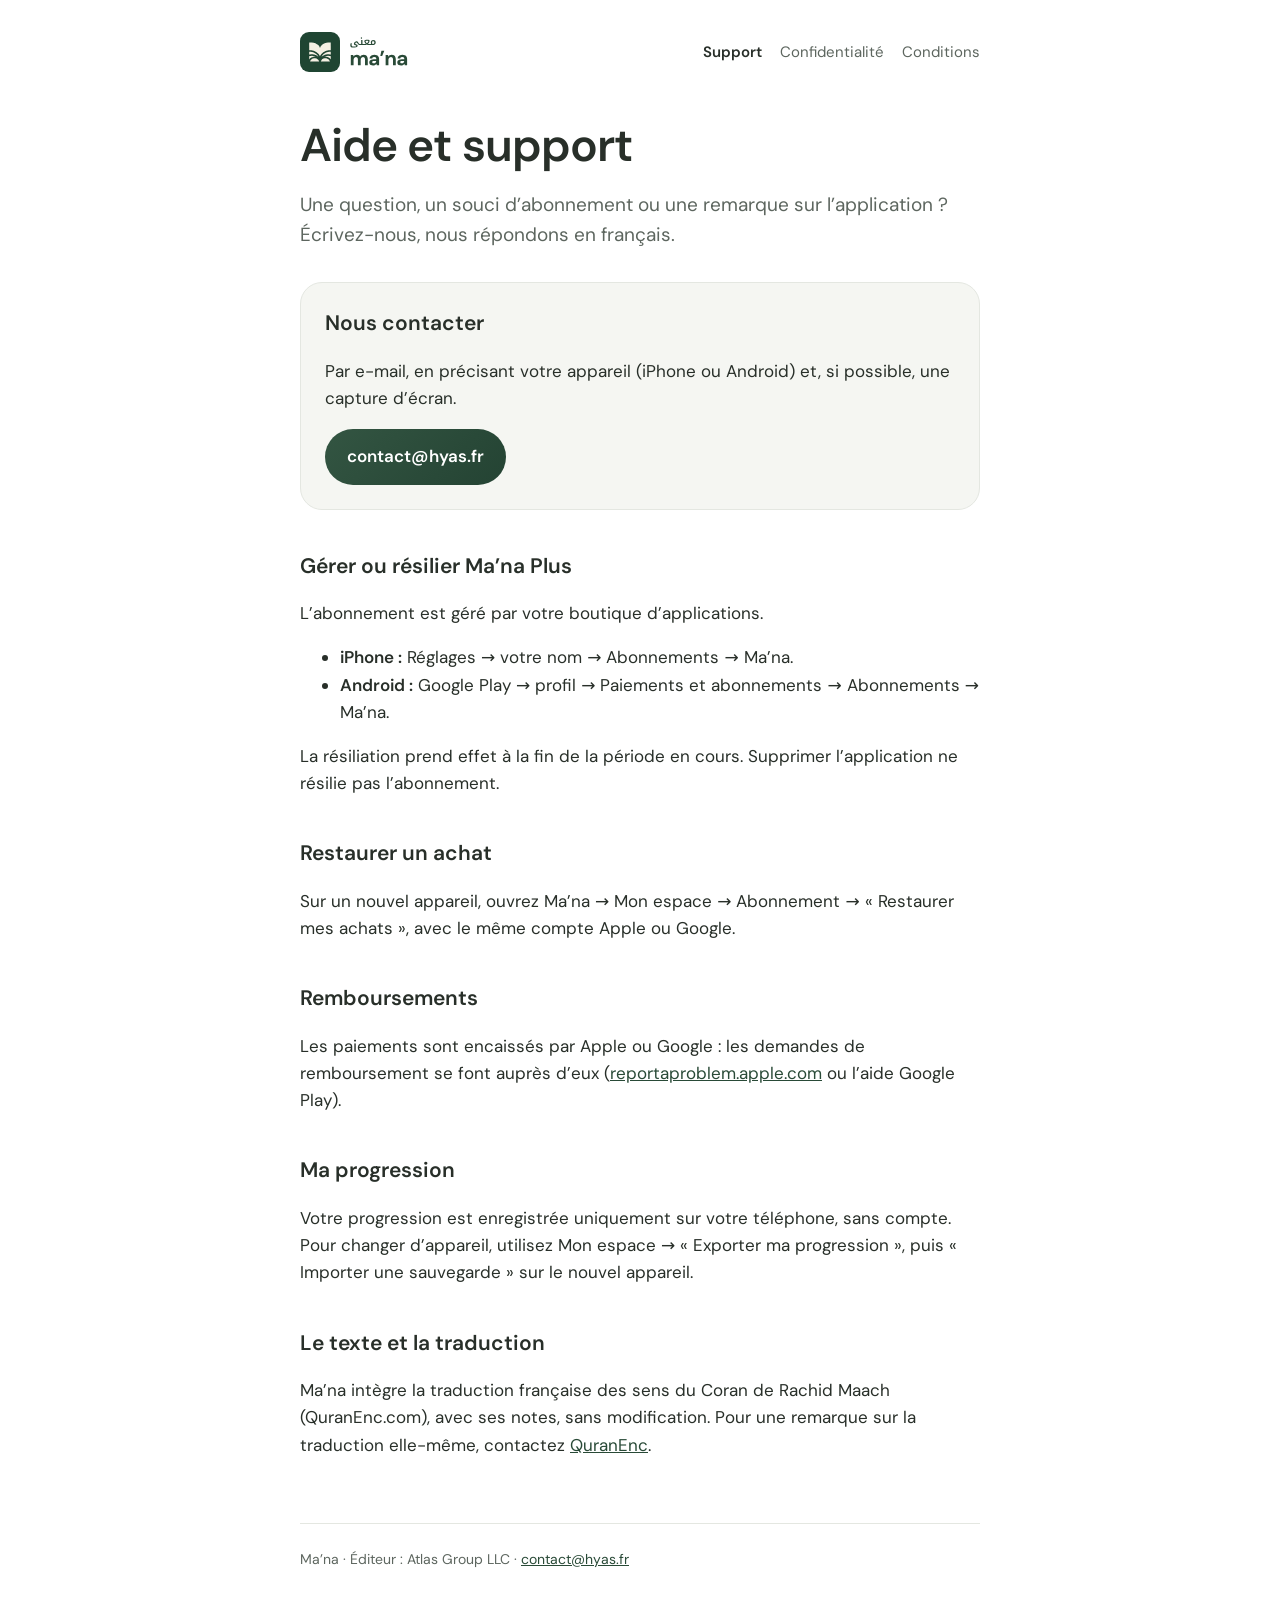
==== commit 37a3a3c1: "Site : page de téléchargement à part (/app), sans menu ; l'accueil redevient le support Co-Authored-" ====
--- a/index.html
+++ b/index.html
@@ -1,8 +1,5 @@
-<!doctype html><html lang="fr"><head><meta charset="utf-8"><meta name="viewport" content="width=device-width,initial-scale=1"><title>Ma’na · Le sens de ce que tu récites</title><meta name="description" content="Ma’na : lis le Coran en arabe et en français, et retiens le sens de chaque sourate, 5 minutes par jour. Lecture gratuite."><meta property="og:title" content="Ma’na · Le sens de ce que tu récites"><meta property="og:description" content="Lis le Coran en arabe et en français, et retiens le sens de chaque sourate, 5 minutes par jour."><meta property="og:image" content="https://mana.hyas.fr/assets/partage.png"><meta property="og:url" content="https://mana.hyas.fr/"><meta name="twitter:card" content="summary_large_image"><meta name="apple-itunes-app" content="app-id=6816698956"><link rel="icon" href="assets/icon-192.png"><link rel="stylesheet" href="style.css"></head><body><div class="wrap"><header><a class="logo" href="index.html" aria-label="Ma’na, support"><svg class="brand-lockup" aria-hidden="true" focusable="false" xmlns="http://www.w3.org/2000/svg" viewBox="0 0 157.8 58"><rect x="0" y="0" width="58" height="58" rx="13.05" fill="#1F4532"/><path transform="translate(13.34 15.16) scale(0.2768)" fill="#F5F0E3" fill-rule="evenodd" d="M61.64 99.98C61.21 99.92 61.12 99.45 61.42 98.79C61.52 98.56 61.64 98.17 61.69 97.91C61.86 96.95 63.13 94.40 64.23 92.83C66.22 89.95 68.89 87.60 72.08 85.90C73.07 85.37 74.87 84.55 75.33 84.42C75.54 84.35 75.89 84.22 76.10 84.13C76.30 84.03 76.76 83.89 77.10 83.82C77.45 83.74 77.92 83.61 78.16 83.53C78.38 83.45 78.93 83.33 79.36 83.27C79.80 83.21 80.55 83.08 81.04 82.98C82.61 82.66 87.05 82.67 88.59 83.00C88.84 83.06 89.45 83.16 89.94 83.24C90.43 83.32 91.06 83.47 91.34 83.56C91.63 83.66 92.01 83.76 92.20 83.78C93.12 83.90 96.96 85.52 98.15 86.29C100.36 87.71 100.54 87.84 101.89 89.06C103.10 90.13 104.44 91.60 105.13 92.60C105.95 93.81 107.19 96.17 107.36 96.87C107.41 97.06 107.52 97.35 107.60 97.50C107.68 97.67 107.82 98.07 107.91 98.40C108.00 98.73 108.11 99.14 108.17 99.32C108.25 99.60 108.25 99.62 108.08 99.79L107.91 99.97L84.85 99.99C72.17 100.00 61.73 100.00 61.64 99.98ZM5.04 99.83C4.86 99.65 4.86 99.43 5.04 99.03C5.11 98.85 5.23 98.48 5.28 98.21C5.34 97.94 5.45 97.60 5.53 97.47C5.61 97.34 5.71 97.07 5.76 96.87C5.85 96.47 6.84 94.46 7.36 93.60C9.30 90.43 12.83 87.26 16.36 85.54C17.05 85.20 18.78 84.46 18.87 84.46C18.90 84.46 19.27 84.31 19.72 84.14C20.15 83.97 20.68 83.81 20.88 83.79C21.08 83.76 21.48 83.66 21.77 83.56C22.06 83.47 22.79 83.31 23.39 83.21C23.99 83.11 24.51 83.02 24.54 82.99C24.73 82.88 26.85 82.75 28.52 82.75C30.43 82.75 31.37 82.82 32.08 83.00C32.30 83.05 32.87 83.15 33.36 83.21C33.85 83.27 34.43 83.37 34.64 83.44C34.86 83.50 35.44 83.65 35.94 83.78C36.43 83.92 36.96 84.08 37.11 84.16C37.26 84.23 37.58 84.35 37.81 84.42C38.17 84.52 40.06 85.36 40.51 85.61C40.59 85.65 40.96 85.86 41.33 86.06C42.26 86.56 42.86 86.93 43.52 87.42C43.82 87.64 44.25 87.96 44.46 88.11C45.98 89.22 48.43 91.91 49.25 93.35C49.34 93.53 49.60 93.96 49.82 94.31C50.47 95.40 51.29 97.24 51.47 98.02C51.53 98.30 51.66 98.70 51.76 98.91C51.97 99.38 51.98 99.54 51.79 99.78L51.64 99.97H28.41C5.28 99.97 5.18 99.97 5.04 99.83ZM0.10 88.78C0.00 88.63 -0.00 87.67 0.01 80.81C0.02 73.01 0.02 73.01 0.17 72.81C0.25 72.70 0.40 72.57 0.49 72.52C1.11 72.23 4.55 71.29 5.54 71.15C5.83 71.11 6.22 71.02 6.39 70.97C6.56 70.91 7.40 70.79 8.24 70.68C9.08 70.59 10.12 70.46 10.56 70.39C11.84 70.19 16.65 70.21 18.17 70.42C18.79 70.50 19.68 70.60 20.13 70.65C20.58 70.70 21.25 70.80 21.62 70.88C21.99 70.95 22.65 71.08 23.08 71.16C23.81 71.29 24.12 71.36 25.22 71.63C25.68 71.74 28.85 72.77 29.59 73.04C30.97 73.55 31.31 73.70 31.78 74.01C32.68 74.60 32.47 74.70 30.66 74.56C29.11 74.43 26.60 74.45 25.48 74.60C25.02 74.65 24.13 74.75 23.50 74.81C22.78 74.88 22.13 74.98 21.74 75.10C21.40 75.19 20.79 75.32 20.40 75.39C20.00 75.44 19.37 75.59 18.99 75.72C16.77 76.44 15.67 76.82 15.11 77.07C14.76 77.23 14.28 77.43 14.04 77.52C13.50 77.73 11.52 78.74 10.99 79.08C10.78 79.22 10.57 79.33 10.54 79.33C10.44 79.33 8.11 80.90 7.64 81.28C7.48 81.41 7.17 81.64 6.95 81.79C5.43 82.86 1.82 86.70 1.09 88.06C0.66 88.87 0.32 89.11 0.10 88.78ZM112.41 88.63C112.27 88.47 112.07 88.17 111.97 87.98C111.21 86.59 107.66 82.82 106.16 81.80C105.99 81.68 105.76 81.52 105.67 81.43C105.32 81.12 102.69 79.33 102.58 79.33C102.55 79.33 102.36 79.22 102.15 79.09C101.68 78.77 99.63 77.73 99.09 77.52C98.85 77.43 98.36 77.23 98.00 77.07C97.64 76.91 96.75 76.58 96.01 76.34C95.28 76.10 94.40 75.81 94.07 75.70C93.73 75.59 93.14 75.44 92.73 75.39C92.33 75.32 91.74 75.20 91.40 75.10C91.06 75.01 90.43 74.89 89.99 74.85C89.55 74.80 88.64 74.70 87.97 74.63C86.44 74.45 84.01 74.42 82.39 74.56C81.16 74.66 80.83 74.64 80.83 74.45C80.83 74.32 81.79 73.69 82.31 73.49C83.91 72.88 86.82 71.91 87.63 71.72C87.94 71.65 88.30 71.55 88.41 71.50C88.52 71.46 89.04 71.34 89.55 71.25C90.06 71.16 90.86 71.01 91.33 70.91C91.80 70.82 92.55 70.70 93.00 70.65C93.45 70.60 94.31 70.50 94.92 70.43C97.08 70.15 101.25 70.18 103.21 70.47C103.60 70.53 104.48 70.64 105.17 70.72C105.85 70.80 106.56 70.91 106.73 70.97C106.91 71.03 107.29 71.11 107.58 71.15C108.58 71.29 112.02 72.23 112.63 72.52C112.73 72.57 112.87 72.70 112.95 72.81C113.10 73.01 113.10 73.01 113.12 80.81C113.13 87.62 113.12 88.63 113.03 88.78C112.87 89.02 112.68 88.98 112.41 88.63ZM47.15 74.23C46.48 73.59 45.51 72.76 44.84 72.27C44.59 72.08 44.21 71.79 44.01 71.62C43.40 71.13 40.68 69.35 39.02 68.36C38.42 68.00 36.00 66.80 34.86 66.29C33.22 65.57 30.80 64.67 29.92 64.45C29.62 64.38 29.30 64.27 29.21 64.21C29.13 64.16 28.74 64.04 28.35 63.95C27.95 63.88 27.48 63.74 27.29 63.67C27.11 63.59 26.66 63.48 26.30 63.42C25.95 63.36 25.37 63.22 25.01 63.11C24.65 63.00 24.12 62.90 23.83 62.87C23.53 62.84 22.82 62.73 22.26 62.61C21.69 62.50 20.76 62.37 20.19 62.33C19.63 62.28 18.55 62.20 17.81 62.13C16.03 61.96 12.28 61.97 10.59 62.13C9.95 62.20 9.11 62.27 8.74 62.29C7.97 62.34 6.83 62.50 6.46 62.61C6.33 62.65 5.74 62.74 5.16 62.82C4.58 62.90 3.84 63.05 3.51 63.14C3.19 63.24 2.70 63.35 2.43 63.39C2.16 63.43 1.70 63.56 1.40 63.68C0.76 63.92 0.43 63.94 0.19 63.76L0.02 63.62L0.01 56.63C-0.00 49.06 -0.01 49.31 0.37 49.05C0.62 48.89 5.20 48.81 6.59 48.94C7.09 48.98 8.31 49.08 9.31 49.16C10.34 49.24 11.40 49.36 11.76 49.45C12.12 49.53 12.77 49.64 13.23 49.70C13.68 49.76 14.41 49.90 14.86 50.01C15.31 50.13 15.84 50.24 16.03 50.26C16.23 50.29 16.61 50.39 16.88 50.48C17.15 50.58 17.65 50.70 17.99 50.76C18.32 50.83 18.79 50.95 19.02 51.05C19.26 51.14 19.66 51.26 19.91 51.33C20.17 51.39 20.68 51.55 21.05 51.68C21.42 51.81 22.11 52.06 22.58 52.22C26.43 53.58 31.01 56.01 34.55 58.57C38.32 61.31 41.82 64.75 44.41 68.23C45.16 69.24 46.70 71.56 46.95 72.07C47.04 72.25 47.32 72.73 47.57 73.14C48.53 74.75 48.30 75.32 47.15 74.23ZM64.98 74.66C64.87 74.37 65.28 73.54 66.67 71.25C70.53 64.92 76.26 59.55 83.57 55.40C86.23 53.89 90.35 52.15 93.11 51.36C93.50 51.25 93.98 51.10 94.17 51.02C94.37 50.95 94.82 50.83 95.16 50.76C95.51 50.70 95.96 50.58 96.16 50.51C96.36 50.43 96.80 50.32 97.13 50.26C97.46 50.21 98.02 50.07 98.37 49.98C98.73 49.88 99.33 49.76 99.72 49.72C100.12 49.68 100.77 49.57 101.19 49.48C101.69 49.36 102.54 49.26 103.82 49.16C104.85 49.08 106.06 48.98 106.50 48.94C107.85 48.79 112.54 48.89 112.78 49.07C113.15 49.35 113.14 49.06 113.12 56.58L113.10 63.62L112.94 63.76C112.70 63.94 112.38 63.92 111.72 63.68C111.40 63.56 110.93 63.43 110.67 63.39C110.41 63.35 109.94 63.24 109.61 63.14C109.28 63.05 108.54 62.90 107.96 62.82C107.38 62.74 106.80 62.65 106.66 62.61C106.30 62.50 105.16 62.34 104.39 62.29C104.02 62.27 103.18 62.20 102.54 62.13C100.84 61.97 97.09 61.96 95.31 62.13C94.57 62.20 93.49 62.28 92.93 62.33C92.37 62.37 91.45 62.49 90.89 62.61C90.33 62.72 89.58 62.84 89.22 62.88C88.85 62.92 88.36 63.02 88.13 63.11C87.89 63.19 87.36 63.32 86.95 63.39C86.54 63.47 86.01 63.60 85.77 63.68C85.54 63.76 85.06 63.89 84.71 63.97C84.36 64.05 84.00 64.16 83.91 64.21C83.82 64.27 83.50 64.38 83.20 64.45C82.71 64.57 81.65 64.94 80.02 65.56C75.34 67.33 69.80 70.72 66.22 74.01C65.38 74.79 65.09 74.94 64.98 74.66ZM56.29 71.74C56.22 71.67 55.96 71.21 55.74 70.72C55.51 70.23 55.20 69.61 55.05 69.33C54.44 68.28 54.18 67.82 53.86 67.31C53.68 67.01 53.44 66.62 53.32 66.43C52.53 65.14 50.27 62.10 49.13 60.78C46.10 57.32 43.55 54.94 40.07 52.35C38.95 51.51 38.39 51.13 36.58 49.99C34.31 48.55 33.62 48.17 31.34 47.03C29.90 46.32 28.22 45.57 27.10 45.14C26.77 45.01 26.24 44.80 25.93 44.68C24.61 44.16 24.25 44.03 24.15 44.03C24.08 44.03 23.79 43.94 23.50 43.82C23.21 43.70 22.71 43.54 22.40 43.46C22.10 43.39 21.69 43.25 21.50 43.17C21.31 43.09 20.98 43.00 20.76 42.96C20.55 42.92 20.04 42.78 19.62 42.65C19.22 42.52 18.64 42.38 18.35 42.33C18.05 42.29 17.58 42.17 17.28 42.08C16.98 41.99 16.28 41.85 15.71 41.76C15.14 41.68 14.51 41.56 14.29 41.51C14.07 41.45 13.32 41.34 12.62 41.26C11.91 41.18 11.29 41.10 11.23 41.07C10.69 40.88 7.86 40.74 4.19 40.72C0.36 40.70 0.32 40.70 0.17 40.55L0.02 40.40L0.01 20.50C-0.01 -1.44 -0.04 0.25 0.42 0.05C0.67 -0.04 8.96 0.00 10.70 0.12C13.58 0.32 18.28 0.88 19.95 1.23C20.22 1.29 20.76 1.39 21.13 1.44C21.51 1.49 22.20 1.64 22.67 1.76C23.13 1.87 23.76 2.00 24.06 2.04C24.37 2.08 24.68 2.15 24.75 2.19C24.83 2.23 25.23 2.34 25.65 2.44C26.08 2.54 26.66 2.70 26.96 2.79C27.25 2.88 27.99 3.11 28.60 3.29C29.75 3.64 31.01 4.07 31.80 4.38C32.05 4.48 32.50 4.65 32.79 4.77C33.09 4.88 33.65 5.10 34.04 5.25C36.09 6.03 40.79 8.51 42.30 9.61C42.47 9.74 42.81 9.98 43.05 10.16C44.93 11.49 47.03 13.30 48.57 14.94C49.79 16.25 50.65 17.29 51.79 18.88C52.20 19.45 52.92 20.60 53.11 20.98C53.22 21.19 53.49 21.69 53.71 22.08C54.55 23.56 55.57 25.87 55.98 27.24C56.20 28.00 56.31 28.17 56.56 28.17C56.82 28.16 56.92 28.00 57.15 27.24C57.56 25.86 58.55 23.61 59.40 22.12C59.61 21.75 59.88 21.25 60.00 21.01C60.21 20.59 60.93 19.43 61.34 18.88C61.45 18.72 61.75 18.31 62.01 17.95C63.02 16.56 65.24 14.10 66.35 13.15C66.71 12.84 67.22 12.40 67.49 12.15C68.68 11.09 70.94 9.49 73.00 8.26C74.60 7.31 77.87 5.68 79.16 5.22C79.51 5.09 80.04 4.89 80.33 4.77C81.57 4.28 81.83 4.18 82.61 3.91C83.39 3.64 84.43 3.31 85.99 2.84C86.38 2.72 87.04 2.54 87.45 2.45C87.86 2.35 88.29 2.23 88.40 2.19C88.51 2.15 88.85 2.08 89.14 2.04C89.44 2.00 90.05 1.87 90.49 1.75C90.94 1.64 91.62 1.49 91.99 1.44C92.37 1.39 92.90 1.29 93.18 1.23C94.85 0.88 99.63 0.30 102.43 0.12C104.23 0.00 112.45 -0.04 112.71 0.05C113.18 0.25 113.14 -1.44 113.12 20.50L113.10 40.40L112.95 40.55C112.81 40.70 112.76 40.70 109.00 40.72C105.15 40.74 103.42 40.82 101.86 41.08C101.50 41.14 100.77 41.23 100.22 41.29C99.67 41.35 99.05 41.45 98.83 41.51C98.62 41.56 97.98 41.68 97.41 41.76C96.85 41.84 96.14 41.98 95.85 42.08C95.56 42.17 95.01 42.30 94.64 42.36C94.26 42.43 93.69 42.57 93.35 42.68C93.02 42.80 92.61 42.91 92.43 42.94C92.25 42.96 91.87 43.08 91.58 43.19C91.28 43.29 90.84 43.44 90.60 43.50C90.36 43.56 89.92 43.70 89.63 43.82C89.33 43.94 89.04 44.03 88.98 44.03C88.87 44.03 88.52 44.16 87.20 44.68C86.88 44.80 86.36 45.01 86.02 45.14C83.28 46.20 79.51 48.09 77.13 49.62C76.70 49.89 76.10 50.28 75.78 50.47C74.00 51.58 71.55 53.43 69.48 55.23C68.19 56.35 66.42 58.08 65.32 59.30C64.52 60.18 64.13 60.62 63.13 61.82C62.53 62.54 60.35 65.53 59.93 66.20C58.41 68.70 57.89 69.62 57.39 70.72C56.97 71.61 56.80 71.86 56.56 71.86C56.49 71.86 56.37 71.81 56.29 71.74Z"/><path transform="translate(72.00 19.00)" fill="currentColor" d="M3.98 3.59Q3.07 3.59 2.39 3.14Q1.71 2.69 1.34 1.91Q0.97 1.12 0.97 0.12Q0.97 -0.63 1.09 -1.31Q1.21 -2.01 1.47 -2.71H3.21Q3.0 -2.1 2.93 -1.52Q2.86 -0.94 2.86 -0.13Q2.86 0.48 3.10 0.96Q3.34 1.45 3.76 1.73Q4.18 2.01 4.71 2.01H7.36Q8.01 2.01 8.50 1.91Q9.0 1.81 9.29 1.60Q9.58 1.39 9.58 1.03Q9.58 0.75 9.32 0.55Q9.07 0.36 8.53 0.21Q7.72 0.0 7.21 -0.27Q6.70 -0.55 6.46 -0.96Q6.22 -1.38 6.22 -1.98Q6.22 -2.38 6.36 -2.80Q6.51 -3.22 6.77 -3.64Q7.15 -4.2 7.68 -4.65Q8.20 -5.1 8.78 -5.35Q9.36 -5.60 9.9 -5.60Q10.15 -5.60 10.37 -5.56Q10.60 -5.52 10.79 -5.43Q11.26 -5.20 11.67 -4.74Q12.09 -4.29 12.69 -3.40Q13.08 -2.80 13.38 -2.44Q13.69 -2.08 13.93 -1.90Q14.14 -1.75 14.37 -1.67Q14.61 -1.58 14.86 -1.58H14.94Q15.01 -1.58 15.01 -1.53V-0.07Q15.01 0.0 14.94 0.0H14.86Q14.37 0.0 13.95 -0.10Q13.53 -0.21 13.15 -0.46Q12.78 -0.72 12.36 -1.14Q12.28 -1.21 12.09 -1.47Q11.89 -1.74 11.59 -2.16Q11.25 -2.65 10.97 -2.99Q10.69 -3.33 10.48 -3.49Q10.29 -3.67 10.08 -3.75Q9.88 -3.84 9.70 -3.84Q9.46 -3.84 9.18 -3.68Q8.89 -3.52 8.64 -3.26Q8.38 -3.01 8.21 -2.74Q8.05 -2.47 8.05 -2.25Q8.05 -2.05 8.18 -1.88Q8.31 -1.72 8.55 -1.58Q8.80 -1.45 9.15 -1.34Q9.66 -1.2 10.02 -1.04Q10.37 -0.89 10.62 -0.76Q11.07 -0.49 11.30 -0.10Q11.53 0.28 11.53 0.79Q11.53 2.17 10.49 2.88Q9.45 3.59 7.38 3.59ZM17.1 -9.37Q16.65 -9.37 16.39 -9.64Q16.14 -9.91 16.14 -10.39Q16.14 -10.87 16.39 -11.14Q16.65 -11.41 17.1 -11.41Q17.53 -11.41 17.78 -11.13Q18.03 -10.86 18.03 -10.39Q18.03 -9.93 17.78 -9.65Q17.53 -9.37 17.1 -9.37ZM14.79 0.0Q14.71 0.0 14.71 -0.07V-1.53Q14.71 -1.58 14.79 -1.58H16.69V-7.38H18.63V-1.58H20.58Q20.65 -1.58 20.65 -1.53V-0.07Q20.65 0.0 20.58 0.0ZM27.73 0.0Q27.06 0.0 26.30 -0.22Q25.54 -0.44 24.96 -0.80Q24.28 -0.40 23.58 -0.20Q22.89 0.0 22.16 0.0H20.43Q20.35 0.0 20.35 -0.07V-1.53Q20.35 -1.58 20.43 -1.58H22.00Q22.41 -1.58 22.83 -1.67Q23.25 -1.75 23.53 -1.87Q23.29 -2.05 23.04 -2.34Q22.78 -2.63 22.51 -3.01Q21.99 -3.78 21.59 -4.66Q21.20 -5.55 21.07 -6.35Q21.66 -6.85 22.35 -7.21Q23.04 -7.57 23.77 -7.76Q24.50 -7.94 25.2 -7.94Q26.23 -7.94 27.18 -7.70Q28.12 -7.45 28.90 -6.98Q28.90 -5.92 28.59 -4.94Q28.29 -3.97 27.72 -3.19Q27.16 -2.41 26.38 -1.89Q26.71 -1.74 27.07 -1.66Q27.43 -1.58 27.84 -1.58H29.59Q29.66 -1.58 29.66 -1.53V-0.07Q29.66 0.0 29.59 0.0ZM24.99 -2.73Q25.96 -3.33 26.46 -4.14Q26.97 -4.95 27.02 -6.0Q26.64 -6.18 26.17 -6.27Q25.71 -6.35 25.18 -6.35Q24.82 -6.35 24.44 -6.27Q24.06 -6.19 23.7 -6.05Q23.34 -5.91 23.05 -5.7Q23.20 -5.1 23.48 -4.53Q23.75 -3.97 24.14 -3.51Q24.52 -3.06 24.99 -2.73ZM29.44 0.0Q29.37 0.0 29.37 -0.07V-1.53Q29.37 -1.58 29.44 -1.58H31.2Q30.97 -2.14 30.85 -2.7Q30.73 -3.25 30.73 -3.82Q30.73 -4.47 30.93 -5.17Q31.12 -5.88 31.42 -6.42Q32.1 -6.85 32.87 -7.08Q33.66 -7.31 34.32 -7.31Q34.81 -7.31 35.26 -7.21Q35.71 -7.10 36.12 -6.89Q36.91 -6.46 37.34 -5.67Q37.78 -4.89 37.78 -3.85Q37.78 -3.28 37.66 -2.77Q37.54 -2.26 37.29 -1.82Q36.78 -0.96 35.89 -0.48Q35.01 0.0 33.91 0.0ZM32.56 -3.70Q32.56 -3.22 32.67 -2.7Q32.77 -2.17 32.98 -1.58H33.72Q34.35 -1.58 34.82 -1.87Q35.29 -2.16 35.56 -2.67Q35.83 -3.19 35.83 -3.86Q35.83 -4.71 35.4 -5.22Q34.96 -5.74 34.29 -5.74Q33.91 -5.74 33.52 -5.61Q33.13 -5.49 32.77 -5.25Q32.67 -4.89 32.61 -4.50Q32.56 -4.12 32.56 -3.70Z"/><path transform="translate(72.00 48.23)" fill="currentColor" d="M1.68 0.0V-14.87H5.22L5.55 -12.69H5.60Q6.3 -13.92 7.5 -14.58Q8.7 -15.24 10.29 -15.24Q11.43 -15.24 12.36 -14.94Q13.29 -14.63 13.99 -14.04Q14.7 -13.44 15.18 -12.51H15.20Q16.05 -13.79 17.38 -14.52Q18.72 -15.24 20.43 -15.24Q22.32 -15.24 23.62 -14.44Q24.93 -13.65 25.61 -12.12Q26.31 -10.59 26.31 -8.34V0.0H22.29V-7.97Q22.29 -9.84 21.57 -10.83Q20.84 -11.82 19.32 -11.82Q18.33 -11.82 17.58 -11.35Q16.83 -10.88 16.42 -9.98Q16.02 -9.09 16.02 -7.8V0.0H11.96V-7.97Q11.96 -9.84 11.26 -10.83Q10.55 -11.82 9.0 -11.82Q8.04 -11.82 7.30 -11.32Q6.56 -10.83 6.14 -9.91Q5.72 -9.0 5.72 -7.68V0.0ZM33.87 0.36Q32.01 0.36 30.81 -0.24Q29.61 -0.84 29.04 -1.85Q28.47 -2.88 28.47 -4.10Q28.47 -5.49 29.17 -6.52Q29.88 -7.56 31.32 -8.16Q32.76 -8.76 34.92 -8.76H38.67Q38.67 -9.84 38.35 -10.55Q38.04 -11.28 37.41 -11.62Q36.78 -11.96 35.76 -11.96Q34.62 -11.96 33.78 -11.45Q32.94 -10.95 32.76 -9.87H28.83Q28.98 -11.52 29.91 -12.71Q30.84 -13.92 32.37 -14.58Q33.9 -15.24 35.79 -15.24Q37.92 -15.24 39.48 -14.53Q41.04 -13.83 41.87 -12.46Q42.72 -11.1 42.72 -9.15V0.0H39.33L38.87 -2.31H38.85Q38.48 -1.68 37.99 -1.2Q37.5 -0.72 36.87 -0.36Q36.24 0.0 35.49 0.18Q34.74 0.36 33.87 0.36ZM34.98 -2.76Q35.79 -2.76 36.40 -3.04Q37.01 -3.33 37.47 -3.81Q37.92 -4.29 38.17 -4.93Q38.43 -5.58 38.51 -6.27H35.4Q34.47 -6.27 33.87 -6.04Q33.26 -5.81 33.0 -5.41Q32.73 -5.01 32.73 -4.47Q32.73 -3.92 33.01 -3.54Q33.3 -3.15 33.79 -2.95Q34.29 -2.76 34.98 -2.76ZM50.27 -21.0 47.19 -13.53H44.43L46.05 -21.0ZM52.19 0.0V-14.87H55.70L56.03 -12.42H56.06Q56.78 -13.70 58.05 -14.47Q59.30 -15.24 61.13 -15.24Q63.0 -15.24 64.28 -14.44Q65.58 -13.65 66.25 -12.12Q66.92 -10.59 66.92 -8.34V0.0H62.91V-7.97Q62.91 -9.84 62.16 -10.83Q61.41 -11.82 59.76 -11.82Q58.73 -11.82 57.94 -11.32Q57.15 -10.83 56.69 -9.91Q56.24 -9.0 56.24 -7.68V0.0ZM74.49 0.36Q72.63 0.36 71.42 -0.24Q70.22 -0.84 69.66 -1.85Q69.09 -2.88 69.09 -4.10Q69.09 -5.49 69.79 -6.52Q70.5 -7.56 71.94 -8.16Q73.38 -8.76 75.53 -8.76H79.28Q79.28 -9.84 78.97 -10.55Q78.66 -11.28 78.03 -11.62Q77.39 -11.96 76.38 -11.96Q75.24 -11.96 74.4 -11.45Q73.56 -10.95 73.38 -9.87H69.45Q69.6 -11.52 70.53 -12.71Q71.46 -13.92 72.99 -14.58Q74.52 -15.24 76.41 -15.24Q78.53 -15.24 80.1 -14.53Q81.66 -13.83 82.5 -12.46Q83.34 -11.1 83.34 -9.15V0.0H79.95L79.5 -2.31H79.47Q79.11 -1.68 78.61 -1.2Q78.12 -0.72 77.49 -0.36Q76.86 0.0 76.11 0.18Q75.36 0.36 74.49 0.36ZM75.6 -2.76Q76.41 -2.76 77.02 -3.04Q77.64 -3.33 78.09 -3.81Q78.53 -4.29 78.79 -4.93Q79.05 -5.58 79.14 -6.27H76.02Q75.09 -6.27 74.49 -6.04Q73.89 -5.81 73.62 -5.41Q73.35 -5.01 73.35 -4.47Q73.35 -3.92 73.63 -3.54Q73.92 -3.15 74.41 -2.95Q74.91 -2.76 75.6 -2.76Z"/></svg></a><nav><a href="index.html" aria-current="page">Accueil</a><a href="#support">Support</a><a href="confidentialite.html" >Confidentialité</a><a href="conditions.html" >Conditions</a></nav></header><main>
-<section class="hero"><img class="app-icon" src="assets/icon-192.png" width="96" height="96" alt=""><h1>Le sens de ce que tu récites.</h1><p class="lead">Lis le Coran en arabe et en français, puis retiens le sens de chaque sourate, 5 minutes par jour.</p>
-<div class="stores"><a class="store" href="https://apps.apple.com/fr/app/mana/id6816698956"><svg viewBox="0 0 24 24" aria-hidden="true"><path fill="currentColor" d="M16.37 12.6c-.02-2.2 1.8-3.26 1.88-3.31-1.03-1.5-2.62-1.7-3.18-1.73-1.35-.14-2.64.8-3.33.8-.69 0-1.74-.78-2.87-.76-1.47.02-2.83.86-3.59 2.18-1.53 2.66-.39 6.6 1.1 8.75.73 1.05 1.6 2.24 2.73 2.2 1.1-.05 1.51-.71 2.84-.71 1.32 0 1.7.71 2.86.69 1.18-.02 1.93-1.07 2.65-2.13.84-1.22 1.18-2.4 1.2-2.46-.03-.01-2.3-.88-2.32-3.5zM14.2 6.13c.6-.73 1.01-1.75.9-2.76-.87.04-1.92.58-2.54 1.31-.56.65-1.05 1.68-.92 2.67.97.08 1.96-.49 2.56-1.22z"/></svg><span><small>Télécharger dans</small>l’App Store</span></a><span class="store soon"><span><small>Android</small>Bientôt sur Google Play</span></span></div>
-<ul class="points"><li><strong>Lire</strong> le Coran en arabe avec la traduction des sens de Rachid Maach, gratuitement.</li><li><strong>Comprendre</strong> chaque verset, sourate par sourate, en commençant par celles de la prière.</li><li><strong>Retenir</strong> le sens grâce à des révisions courtes qui reviennent au bon moment.</li></ul></section>
-<h1 id="support" class="support-title">Aide et support</h1><p class="lead">Une question, un souci d’abonnement ou une remarque sur l’application ? Écrivez-nous, nous répondons en français.</p>
+<!doctype html><html lang="fr"><head><meta charset="utf-8"><meta name="viewport" content="width=device-width,initial-scale=1"><title>Support · Ma’na</title><meta name="description" content="Ma’na : lis le Coran en arabe et en français, et retiens le sens de chaque sourate, 5 minutes par jour. Lecture gratuite."><meta property="og:title" content="Ma’na · Le sens de ce que tu récites"><meta property="og:description" content="Lis le Coran en arabe et en français, et retiens le sens de chaque sourate, 5 minutes par jour."><meta property="og:image" content="https://mana.hyas.fr/assets/partage.png"><meta property="og:url" content="https://mana.hyas.fr/"><meta name="twitter:card" content="summary_large_image"><meta name="apple-itunes-app" content="app-id=6816698956"><link rel="icon" href="assets/icon-192.png"><link rel="stylesheet" href="style.css"></head><body><div class="wrap"><header><a class="logo" href="index.html" aria-label="Ma’na, support"><svg class="brand-lockup" aria-hidden="true" focusable="false" xmlns="http://www.w3.org/2000/svg" viewBox="0 0 157.8 58"><rect x="0" y="0" width="58" height="58" rx="13.05" fill="#1F4532"/><path transform="translate(13.34 15.16) scale(0.2768)" fill="#F5F0E3" fill-rule="evenodd" d="M61.64 99.98C61.21 99.92 61.12 99.45 61.42 98.79C61.52 98.56 61.64 98.17 61.69 97.91C61.86 96.95 63.13 94.40 64.23 92.83C66.22 89.95 68.89 87.60 72.08 85.90C73.07 85.37 74.87 84.55 75.33 84.42C75.54 84.35 75.89 84.22 76.10 84.13C76.30 84.03 76.76 83.89 77.10 83.82C77.45 83.74 77.92 83.61 78.16 83.53C78.38 83.45 78.93 83.33 79.36 83.27C79.80 83.21 80.55 83.08 81.04 82.98C82.61 82.66 87.05 82.67 88.59 83.00C88.84 83.06 89.45 83.16 89.94 83.24C90.43 83.32 91.06 83.47 91.34 83.56C91.63 83.66 92.01 83.76 92.20 83.78C93.12 83.90 96.96 85.52 98.15 86.29C100.36 87.71 100.54 87.84 101.89 89.06C103.10 90.13 104.44 91.60 105.13 92.60C105.95 93.81 107.19 96.17 107.36 96.87C107.41 97.06 107.52 97.35 107.60 97.50C107.68 97.67 107.82 98.07 107.91 98.40C108.00 98.73 108.11 99.14 108.17 99.32C108.25 99.60 108.25 99.62 108.08 99.79L107.91 99.97L84.85 99.99C72.17 100.00 61.73 100.00 61.64 99.98ZM5.04 99.83C4.86 99.65 4.86 99.43 5.04 99.03C5.11 98.85 5.23 98.48 5.28 98.21C5.34 97.94 5.45 97.60 5.53 97.47C5.61 97.34 5.71 97.07 5.76 96.87C5.85 96.47 6.84 94.46 7.36 93.60C9.30 90.43 12.83 87.26 16.36 85.54C17.05 85.20 18.78 84.46 18.87 84.46C18.90 84.46 19.27 84.31 19.72 84.14C20.15 83.97 20.68 83.81 20.88 83.79C21.08 83.76 21.48 83.66 21.77 83.56C22.06 83.47 22.79 83.31 23.39 83.21C23.99 83.11 24.51 83.02 24.54 82.99C24.73 82.88 26.85 82.75 28.52 82.75C30.43 82.75 31.37 82.82 32.08 83.00C32.30 83.05 32.87 83.15 33.36 83.21C33.85 83.27 34.43 83.37 34.64 83.44C34.86 83.50 35.44 83.65 35.94 83.78C36.43 83.92 36.96 84.08 37.11 84.16C37.26 84.23 37.58 84.35 37.81 84.42C38.17 84.52 40.06 85.36 40.51 85.61C40.59 85.65 40.96 85.86 41.33 86.06C42.26 86.56 42.86 86.93 43.52 87.42C43.82 87.64 44.25 87.96 44.46 88.11C45.98 89.22 48.43 91.91 49.25 93.35C49.34 93.53 49.60 93.96 49.82 94.31C50.47 95.40 51.29 97.24 51.47 98.02C51.53 98.30 51.66 98.70 51.76 98.91C51.97 99.38 51.98 99.54 51.79 99.78L51.64 99.97H28.41C5.28 99.97 5.18 99.97 5.04 99.83ZM0.10 88.78C0.00 88.63 -0.00 87.67 0.01 80.81C0.02 73.01 0.02 73.01 0.17 72.81C0.25 72.70 0.40 72.57 0.49 72.52C1.11 72.23 4.55 71.29 5.54 71.15C5.83 71.11 6.22 71.02 6.39 70.97C6.56 70.91 7.40 70.79 8.24 70.68C9.08 70.59 10.12 70.46 10.56 70.39C11.84 70.19 16.65 70.21 18.17 70.42C18.79 70.50 19.68 70.60 20.13 70.65C20.58 70.70 21.25 70.80 21.62 70.88C21.99 70.95 22.65 71.08 23.08 71.16C23.81 71.29 24.12 71.36 25.22 71.63C25.68 71.74 28.85 72.77 29.59 73.04C30.97 73.55 31.31 73.70 31.78 74.01C32.68 74.60 32.47 74.70 30.66 74.56C29.11 74.43 26.60 74.45 25.48 74.60C25.02 74.65 24.13 74.75 23.50 74.81C22.78 74.88 22.13 74.98 21.74 75.10C21.40 75.19 20.79 75.32 20.40 75.39C20.00 75.44 19.37 75.59 18.99 75.72C16.77 76.44 15.67 76.82 15.11 77.07C14.76 77.23 14.28 77.43 14.04 77.52C13.50 77.73 11.52 78.74 10.99 79.08C10.78 79.22 10.57 79.33 10.54 79.33C10.44 79.33 8.11 80.90 7.64 81.28C7.48 81.41 7.17 81.64 6.95 81.79C5.43 82.86 1.82 86.70 1.09 88.06C0.66 88.87 0.32 89.11 0.10 88.78ZM112.41 88.63C112.27 88.47 112.07 88.17 111.97 87.98C111.21 86.59 107.66 82.82 106.16 81.80C105.99 81.68 105.76 81.52 105.67 81.43C105.32 81.12 102.69 79.33 102.58 79.33C102.55 79.33 102.36 79.22 102.15 79.09C101.68 78.77 99.63 77.73 99.09 77.52C98.85 77.43 98.36 77.23 98.00 77.07C97.64 76.91 96.75 76.58 96.01 76.34C95.28 76.10 94.40 75.81 94.07 75.70C93.73 75.59 93.14 75.44 92.73 75.39C92.33 75.32 91.74 75.20 91.40 75.10C91.06 75.01 90.43 74.89 89.99 74.85C89.55 74.80 88.64 74.70 87.97 74.63C86.44 74.45 84.01 74.42 82.39 74.56C81.16 74.66 80.83 74.64 80.83 74.45C80.83 74.32 81.79 73.69 82.31 73.49C83.91 72.88 86.82 71.91 87.63 71.72C87.94 71.65 88.30 71.55 88.41 71.50C88.52 71.46 89.04 71.34 89.55 71.25C90.06 71.16 90.86 71.01 91.33 70.91C91.80 70.82 92.55 70.70 93.00 70.65C93.45 70.60 94.31 70.50 94.92 70.43C97.08 70.15 101.25 70.18 103.21 70.47C103.60 70.53 104.48 70.64 105.17 70.72C105.85 70.80 106.56 70.91 106.73 70.97C106.91 71.03 107.29 71.11 107.58 71.15C108.58 71.29 112.02 72.23 112.63 72.52C112.73 72.57 112.87 72.70 112.95 72.81C113.10 73.01 113.10 73.01 113.12 80.81C113.13 87.62 113.12 88.63 113.03 88.78C112.87 89.02 112.68 88.98 112.41 88.63ZM47.15 74.23C46.48 73.59 45.51 72.76 44.84 72.27C44.59 72.08 44.21 71.79 44.01 71.62C43.40 71.13 40.68 69.35 39.02 68.36C38.42 68.00 36.00 66.80 34.86 66.29C33.22 65.57 30.80 64.67 29.92 64.45C29.62 64.38 29.30 64.27 29.21 64.21C29.13 64.16 28.74 64.04 28.35 63.95C27.95 63.88 27.48 63.74 27.29 63.67C27.11 63.59 26.66 63.48 26.30 63.42C25.95 63.36 25.37 63.22 25.01 63.11C24.65 63.00 24.12 62.90 23.83 62.87C23.53 62.84 22.82 62.73 22.26 62.61C21.69 62.50 20.76 62.37 20.19 62.33C19.63 62.28 18.55 62.20 17.81 62.13C16.03 61.96 12.28 61.97 10.59 62.13C9.95 62.20 9.11 62.27 8.74 62.29C7.97 62.34 6.83 62.50 6.46 62.61C6.33 62.65 5.74 62.74 5.16 62.82C4.58 62.90 3.84 63.05 3.51 63.14C3.19 63.24 2.70 63.35 2.43 63.39C2.16 63.43 1.70 63.56 1.40 63.68C0.76 63.92 0.43 63.94 0.19 63.76L0.02 63.62L0.01 56.63C-0.00 49.06 -0.01 49.31 0.37 49.05C0.62 48.89 5.20 48.81 6.59 48.94C7.09 48.98 8.31 49.08 9.31 49.16C10.34 49.24 11.40 49.36 11.76 49.45C12.12 49.53 12.77 49.64 13.23 49.70C13.68 49.76 14.41 49.90 14.86 50.01C15.31 50.13 15.84 50.24 16.03 50.26C16.23 50.29 16.61 50.39 16.88 50.48C17.15 50.58 17.65 50.70 17.99 50.76C18.32 50.83 18.79 50.95 19.02 51.05C19.26 51.14 19.66 51.26 19.91 51.33C20.17 51.39 20.68 51.55 21.05 51.68C21.42 51.81 22.11 52.06 22.58 52.22C26.43 53.58 31.01 56.01 34.55 58.57C38.32 61.31 41.82 64.75 44.41 68.23C45.16 69.24 46.70 71.56 46.95 72.07C47.04 72.25 47.32 72.73 47.57 73.14C48.53 74.75 48.30 75.32 47.15 74.23ZM64.98 74.66C64.87 74.37 65.28 73.54 66.67 71.25C70.53 64.92 76.26 59.55 83.57 55.40C86.23 53.89 90.35 52.15 93.11 51.36C93.50 51.25 93.98 51.10 94.17 51.02C94.37 50.95 94.82 50.83 95.16 50.76C95.51 50.70 95.96 50.58 96.16 50.51C96.36 50.43 96.80 50.32 97.13 50.26C97.46 50.21 98.02 50.07 98.37 49.98C98.73 49.88 99.33 49.76 99.72 49.72C100.12 49.68 100.77 49.57 101.19 49.48C101.69 49.36 102.54 49.26 103.82 49.16C104.85 49.08 106.06 48.98 106.50 48.94C107.85 48.79 112.54 48.89 112.78 49.07C113.15 49.35 113.14 49.06 113.12 56.58L113.10 63.62L112.94 63.76C112.70 63.94 112.38 63.92 111.72 63.68C111.40 63.56 110.93 63.43 110.67 63.39C110.41 63.35 109.94 63.24 109.61 63.14C109.28 63.05 108.54 62.90 107.96 62.82C107.38 62.74 106.80 62.65 106.66 62.61C106.30 62.50 105.16 62.34 104.39 62.29C104.02 62.27 103.18 62.20 102.54 62.13C100.84 61.97 97.09 61.96 95.31 62.13C94.57 62.20 93.49 62.28 92.93 62.33C92.37 62.37 91.45 62.49 90.89 62.61C90.33 62.72 89.58 62.84 89.22 62.88C88.85 62.92 88.36 63.02 88.13 63.11C87.89 63.19 87.36 63.32 86.95 63.39C86.54 63.47 86.01 63.60 85.77 63.68C85.54 63.76 85.06 63.89 84.71 63.97C84.36 64.05 84.00 64.16 83.91 64.21C83.82 64.27 83.50 64.38 83.20 64.45C82.71 64.57 81.65 64.94 80.02 65.56C75.34 67.33 69.80 70.72 66.22 74.01C65.38 74.79 65.09 74.94 64.98 74.66ZM56.29 71.74C56.22 71.67 55.96 71.21 55.74 70.72C55.51 70.23 55.20 69.61 55.05 69.33C54.44 68.28 54.18 67.82 53.86 67.31C53.68 67.01 53.44 66.62 53.32 66.43C52.53 65.14 50.27 62.10 49.13 60.78C46.10 57.32 43.55 54.94 40.07 52.35C38.95 51.51 38.39 51.13 36.58 49.99C34.31 48.55 33.62 48.17 31.34 47.03C29.90 46.32 28.22 45.57 27.10 45.14C26.77 45.01 26.24 44.80 25.93 44.68C24.61 44.16 24.25 44.03 24.15 44.03C24.08 44.03 23.79 43.94 23.50 43.82C23.21 43.70 22.71 43.54 22.40 43.46C22.10 43.39 21.69 43.25 21.50 43.17C21.31 43.09 20.98 43.00 20.76 42.96C20.55 42.92 20.04 42.78 19.62 42.65C19.22 42.52 18.64 42.38 18.35 42.33C18.05 42.29 17.58 42.17 17.28 42.08C16.98 41.99 16.28 41.85 15.71 41.76C15.14 41.68 14.51 41.56 14.29 41.51C14.07 41.45 13.32 41.34 12.62 41.26C11.91 41.18 11.29 41.10 11.23 41.07C10.69 40.88 7.86 40.74 4.19 40.72C0.36 40.70 0.32 40.70 0.17 40.55L0.02 40.40L0.01 20.50C-0.01 -1.44 -0.04 0.25 0.42 0.05C0.67 -0.04 8.96 0.00 10.70 0.12C13.58 0.32 18.28 0.88 19.95 1.23C20.22 1.29 20.76 1.39 21.13 1.44C21.51 1.49 22.20 1.64 22.67 1.76C23.13 1.87 23.76 2.00 24.06 2.04C24.37 2.08 24.68 2.15 24.75 2.19C24.83 2.23 25.23 2.34 25.65 2.44C26.08 2.54 26.66 2.70 26.96 2.79C27.25 2.88 27.99 3.11 28.60 3.29C29.75 3.64 31.01 4.07 31.80 4.38C32.05 4.48 32.50 4.65 32.79 4.77C33.09 4.88 33.65 5.10 34.04 5.25C36.09 6.03 40.79 8.51 42.30 9.61C42.47 9.74 42.81 9.98 43.05 10.16C44.93 11.49 47.03 13.30 48.57 14.94C49.79 16.25 50.65 17.29 51.79 18.88C52.20 19.45 52.92 20.60 53.11 20.98C53.22 21.19 53.49 21.69 53.71 22.08C54.55 23.56 55.57 25.87 55.98 27.24C56.20 28.00 56.31 28.17 56.56 28.17C56.82 28.16 56.92 28.00 57.15 27.24C57.56 25.86 58.55 23.61 59.40 22.12C59.61 21.75 59.88 21.25 60.00 21.01C60.21 20.59 60.93 19.43 61.34 18.88C61.45 18.72 61.75 18.31 62.01 17.95C63.02 16.56 65.24 14.10 66.35 13.15C66.71 12.84 67.22 12.40 67.49 12.15C68.68 11.09 70.94 9.49 73.00 8.26C74.60 7.31 77.87 5.68 79.16 5.22C79.51 5.09 80.04 4.89 80.33 4.77C81.57 4.28 81.83 4.18 82.61 3.91C83.39 3.64 84.43 3.31 85.99 2.84C86.38 2.72 87.04 2.54 87.45 2.45C87.86 2.35 88.29 2.23 88.40 2.19C88.51 2.15 88.85 2.08 89.14 2.04C89.44 2.00 90.05 1.87 90.49 1.75C90.94 1.64 91.62 1.49 91.99 1.44C92.37 1.39 92.90 1.29 93.18 1.23C94.85 0.88 99.63 0.30 102.43 0.12C104.23 0.00 112.45 -0.04 112.71 0.05C113.18 0.25 113.14 -1.44 113.12 20.50L113.10 40.40L112.95 40.55C112.81 40.70 112.76 40.70 109.00 40.72C105.15 40.74 103.42 40.82 101.86 41.08C101.50 41.14 100.77 41.23 100.22 41.29C99.67 41.35 99.05 41.45 98.83 41.51C98.62 41.56 97.98 41.68 97.41 41.76C96.85 41.84 96.14 41.98 95.85 42.08C95.56 42.17 95.01 42.30 94.64 42.36C94.26 42.43 93.69 42.57 93.35 42.68C93.02 42.80 92.61 42.91 92.43 42.94C92.25 42.96 91.87 43.08 91.58 43.19C91.28 43.29 90.84 43.44 90.60 43.50C90.36 43.56 89.92 43.70 89.63 43.82C89.33 43.94 89.04 44.03 88.98 44.03C88.87 44.03 88.52 44.16 87.20 44.68C86.88 44.80 86.36 45.01 86.02 45.14C83.28 46.20 79.51 48.09 77.13 49.62C76.70 49.89 76.10 50.28 75.78 50.47C74.00 51.58 71.55 53.43 69.48 55.23C68.19 56.35 66.42 58.08 65.32 59.30C64.52 60.18 64.13 60.62 63.13 61.82C62.53 62.54 60.35 65.53 59.93 66.20C58.41 68.70 57.89 69.62 57.39 70.72C56.97 71.61 56.80 71.86 56.56 71.86C56.49 71.86 56.37 71.81 56.29 71.74Z"/><path transform="translate(72.00 19.00)" fill="currentColor" d="M3.98 3.59Q3.07 3.59 2.39 3.14Q1.71 2.69 1.34 1.91Q0.97 1.12 0.97 0.12Q0.97 -0.63 1.09 -1.31Q1.21 -2.01 1.47 -2.71H3.21Q3.0 -2.1 2.93 -1.52Q2.86 -0.94 2.86 -0.13Q2.86 0.48 3.10 0.96Q3.34 1.45 3.76 1.73Q4.18 2.01 4.71 2.01H7.36Q8.01 2.01 8.50 1.91Q9.0 1.81 9.29 1.60Q9.58 1.39 9.58 1.03Q9.58 0.75 9.32 0.55Q9.07 0.36 8.53 0.21Q7.72 0.0 7.21 -0.27Q6.70 -0.55 6.46 -0.96Q6.22 -1.38 6.22 -1.98Q6.22 -2.38 6.36 -2.80Q6.51 -3.22 6.77 -3.64Q7.15 -4.2 7.68 -4.65Q8.20 -5.1 8.78 -5.35Q9.36 -5.60 9.9 -5.60Q10.15 -5.60 10.37 -5.56Q10.60 -5.52 10.79 -5.43Q11.26 -5.20 11.67 -4.74Q12.09 -4.29 12.69 -3.40Q13.08 -2.80 13.38 -2.44Q13.69 -2.08 13.93 -1.90Q14.14 -1.75 14.37 -1.67Q14.61 -1.58 14.86 -1.58H14.94Q15.01 -1.58 15.01 -1.53V-0.07Q15.01 0.0 14.94 0.0H14.86Q14.37 0.0 13.95 -0.10Q13.53 -0.21 13.15 -0.46Q12.78 -0.72 12.36 -1.14Q12.28 -1.21 12.09 -1.47Q11.89 -1.74 11.59 -2.16Q11.25 -2.65 10.97 -2.99Q10.69 -3.33 10.48 -3.49Q10.29 -3.67 10.08 -3.75Q9.88 -3.84 9.70 -3.84Q9.46 -3.84 9.18 -3.68Q8.89 -3.52 8.64 -3.26Q8.38 -3.01 8.21 -2.74Q8.05 -2.47 8.05 -2.25Q8.05 -2.05 8.18 -1.88Q8.31 -1.72 8.55 -1.58Q8.80 -1.45 9.15 -1.34Q9.66 -1.2 10.02 -1.04Q10.37 -0.89 10.62 -0.76Q11.07 -0.49 11.30 -0.10Q11.53 0.28 11.53 0.79Q11.53 2.17 10.49 2.88Q9.45 3.59 7.38 3.59ZM17.1 -9.37Q16.65 -9.37 16.39 -9.64Q16.14 -9.91 16.14 -10.39Q16.14 -10.87 16.39 -11.14Q16.65 -11.41 17.1 -11.41Q17.53 -11.41 17.78 -11.13Q18.03 -10.86 18.03 -10.39Q18.03 -9.93 17.78 -9.65Q17.53 -9.37 17.1 -9.37ZM14.79 0.0Q14.71 0.0 14.71 -0.07V-1.53Q14.71 -1.58 14.79 -1.58H16.69V-7.38H18.63V-1.58H20.58Q20.65 -1.58 20.65 -1.53V-0.07Q20.65 0.0 20.58 0.0ZM27.73 0.0Q27.06 0.0 26.30 -0.22Q25.54 -0.44 24.96 -0.80Q24.28 -0.40 23.58 -0.20Q22.89 0.0 22.16 0.0H20.43Q20.35 0.0 20.35 -0.07V-1.53Q20.35 -1.58 20.43 -1.58H22.00Q22.41 -1.58 22.83 -1.67Q23.25 -1.75 23.53 -1.87Q23.29 -2.05 23.04 -2.34Q22.78 -2.63 22.51 -3.01Q21.99 -3.78 21.59 -4.66Q21.20 -5.55 21.07 -6.35Q21.66 -6.85 22.35 -7.21Q23.04 -7.57 23.77 -7.76Q24.50 -7.94 25.2 -7.94Q26.23 -7.94 27.18 -7.70Q28.12 -7.45 28.90 -6.98Q28.90 -5.92 28.59 -4.94Q28.29 -3.97 27.72 -3.19Q27.16 -2.41 26.38 -1.89Q26.71 -1.74 27.07 -1.66Q27.43 -1.58 27.84 -1.58H29.59Q29.66 -1.58 29.66 -1.53V-0.07Q29.66 0.0 29.59 0.0ZM24.99 -2.73Q25.96 -3.33 26.46 -4.14Q26.97 -4.95 27.02 -6.0Q26.64 -6.18 26.17 -6.27Q25.71 -6.35 25.18 -6.35Q24.82 -6.35 24.44 -6.27Q24.06 -6.19 23.7 -6.05Q23.34 -5.91 23.05 -5.7Q23.20 -5.1 23.48 -4.53Q23.75 -3.97 24.14 -3.51Q24.52 -3.06 24.99 -2.73ZM29.44 0.0Q29.37 0.0 29.37 -0.07V-1.53Q29.37 -1.58 29.44 -1.58H31.2Q30.97 -2.14 30.85 -2.7Q30.73 -3.25 30.73 -3.82Q30.73 -4.47 30.93 -5.17Q31.12 -5.88 31.42 -6.42Q32.1 -6.85 32.87 -7.08Q33.66 -7.31 34.32 -7.31Q34.81 -7.31 35.26 -7.21Q35.71 -7.10 36.12 -6.89Q36.91 -6.46 37.34 -5.67Q37.78 -4.89 37.78 -3.85Q37.78 -3.28 37.66 -2.77Q37.54 -2.26 37.29 -1.82Q36.78 -0.96 35.89 -0.48Q35.01 0.0 33.91 0.0ZM32.56 -3.70Q32.56 -3.22 32.67 -2.7Q32.77 -2.17 32.98 -1.58H33.72Q34.35 -1.58 34.82 -1.87Q35.29 -2.16 35.56 -2.67Q35.83 -3.19 35.83 -3.86Q35.83 -4.71 35.4 -5.22Q34.96 -5.74 34.29 -5.74Q33.91 -5.74 33.52 -5.61Q33.13 -5.49 32.77 -5.25Q32.67 -4.89 32.61 -4.50Q32.56 -4.12 32.56 -3.70Z"/><path transform="translate(72.00 48.23)" fill="currentColor" d="M1.68 0.0V-14.87H5.22L5.55 -12.69H5.60Q6.3 -13.92 7.5 -14.58Q8.7 -15.24 10.29 -15.24Q11.43 -15.24 12.36 -14.94Q13.29 -14.63 13.99 -14.04Q14.7 -13.44 15.18 -12.51H15.20Q16.05 -13.79 17.38 -14.52Q18.72 -15.24 20.43 -15.24Q22.32 -15.24 23.62 -14.44Q24.93 -13.65 25.61 -12.12Q26.31 -10.59 26.31 -8.34V0.0H22.29V-7.97Q22.29 -9.84 21.57 -10.83Q20.84 -11.82 19.32 -11.82Q18.33 -11.82 17.58 -11.35Q16.83 -10.88 16.42 -9.98Q16.02 -9.09 16.02 -7.8V0.0H11.96V-7.97Q11.96 -9.84 11.26 -10.83Q10.55 -11.82 9.0 -11.82Q8.04 -11.82 7.30 -11.32Q6.56 -10.83 6.14 -9.91Q5.72 -9.0 5.72 -7.68V0.0ZM33.87 0.36Q32.01 0.36 30.81 -0.24Q29.61 -0.84 29.04 -1.85Q28.47 -2.88 28.47 -4.10Q28.47 -5.49 29.17 -6.52Q29.88 -7.56 31.32 -8.16Q32.76 -8.76 34.92 -8.76H38.67Q38.67 -9.84 38.35 -10.55Q38.04 -11.28 37.41 -11.62Q36.78 -11.96 35.76 -11.96Q34.62 -11.96 33.78 -11.45Q32.94 -10.95 32.76 -9.87H28.83Q28.98 -11.52 29.91 -12.71Q30.84 -13.92 32.37 -14.58Q33.9 -15.24 35.79 -15.24Q37.92 -15.24 39.48 -14.53Q41.04 -13.83 41.87 -12.46Q42.72 -11.1 42.72 -9.15V0.0H39.33L38.87 -2.31H38.85Q38.48 -1.68 37.99 -1.2Q37.5 -0.72 36.87 -0.36Q36.24 0.0 35.49 0.18Q34.74 0.36 33.87 0.36ZM34.98 -2.76Q35.79 -2.76 36.40 -3.04Q37.01 -3.33 37.47 -3.81Q37.92 -4.29 38.17 -4.93Q38.43 -5.58 38.51 -6.27H35.4Q34.47 -6.27 33.87 -6.04Q33.26 -5.81 33.0 -5.41Q32.73 -5.01 32.73 -4.47Q32.73 -3.92 33.01 -3.54Q33.3 -3.15 33.79 -2.95Q34.29 -2.76 34.98 -2.76ZM50.27 -21.0 47.19 -13.53H44.43L46.05 -21.0ZM52.19 0.0V-14.87H55.70L56.03 -12.42H56.06Q56.78 -13.70 58.05 -14.47Q59.30 -15.24 61.13 -15.24Q63.0 -15.24 64.28 -14.44Q65.58 -13.65 66.25 -12.12Q66.92 -10.59 66.92 -8.34V0.0H62.91V-7.97Q62.91 -9.84 62.16 -10.83Q61.41 -11.82 59.76 -11.82Q58.73 -11.82 57.94 -11.32Q57.15 -10.83 56.69 -9.91Q56.24 -9.0 56.24 -7.68V0.0ZM74.49 0.36Q72.63 0.36 71.42 -0.24Q70.22 -0.84 69.66 -1.85Q69.09 -2.88 69.09 -4.10Q69.09 -5.49 69.79 -6.52Q70.5 -7.56 71.94 -8.16Q73.38 -8.76 75.53 -8.76H79.28Q79.28 -9.84 78.97 -10.55Q78.66 -11.28 78.03 -11.62Q77.39 -11.96 76.38 -11.96Q75.24 -11.96 74.4 -11.45Q73.56 -10.95 73.38 -9.87H69.45Q69.6 -11.52 70.53 -12.71Q71.46 -13.92 72.99 -14.58Q74.52 -15.24 76.41 -15.24Q78.53 -15.24 80.1 -14.53Q81.66 -13.83 82.5 -12.46Q83.34 -11.1 83.34 -9.15V0.0H79.95L79.5 -2.31H79.47Q79.11 -1.68 78.61 -1.2Q78.12 -0.72 77.49 -0.36Q76.86 0.0 76.11 0.18Q75.36 0.36 74.49 0.36ZM75.6 -2.76Q76.41 -2.76 77.02 -3.04Q77.64 -3.33 78.09 -3.81Q78.53 -4.29 78.79 -4.93Q79.05 -5.58 79.14 -6.27H76.02Q75.09 -6.27 74.49 -6.04Q73.89 -5.81 73.62 -5.41Q73.35 -5.01 73.35 -4.47Q73.35 -3.92 73.63 -3.54Q73.92 -3.15 74.41 -2.95Q74.91 -2.76 75.6 -2.76Z"/></svg></a><nav><a href="index.html" aria-current="page">Support</a><a href="confidentialite.html" >Confidentialité</a><a href="conditions.html" >Conditions</a></nav></header><main>
+<h1>Aide et support</h1><p class="lead">Une question, un souci d’abonnement ou une remarque sur l’application ? Écrivez-nous, nous répondons en français.</p>
 <div class="card"><h2 style="margin-top:0">Nous contacter</h2><p>Par e-mail, en précisant votre appareil (iPhone ou Android) et, si possible, une capture d’écran.</p><a class="button" href="mailto:contact@hyas.fr?subject=Ma%E2%80%99na%20%E2%80%94%20support">contact@hyas.fr</a></div>
 <h2>Gérer ou résilier Ma’na Plus</h2><p>L’abonnement est géré par votre boutique d’applications.</p><ul><li><strong>iPhone :</strong> Réglages → votre nom → Abonnements → Ma’na.</li><li><strong>Android :</strong> Google Play → profil → Paiements et abonnements → Abonnements → Ma’na.</li></ul><p>La résiliation prend effet à la fin de la période en cours. Supprimer l’application ne résilie pas l’abonnement.</p>
 <h2>Restaurer un achat</h2><p>Sur un nouvel appareil, ouvrez Ma’na → Mon espace → Abonnement → « Restaurer mes achats », avec le même compte Apple ou Google.</p>
--- a/style.css
+++ b/style.css
@@ -25,3 +25,4 @@
 .points{padding-left:20px}.points li{margin:6px 0}
 .support-title{font-size:clamp(26px,5vw,34px);scroll-margin-top:24px}
 header{flex-wrap:wrap}
+.landing .wrap{min-height:100vh;display:flex;flex-direction:column}.landing main{flex:1}.landing .hero{border-bottom:0;margin-bottom:0}
